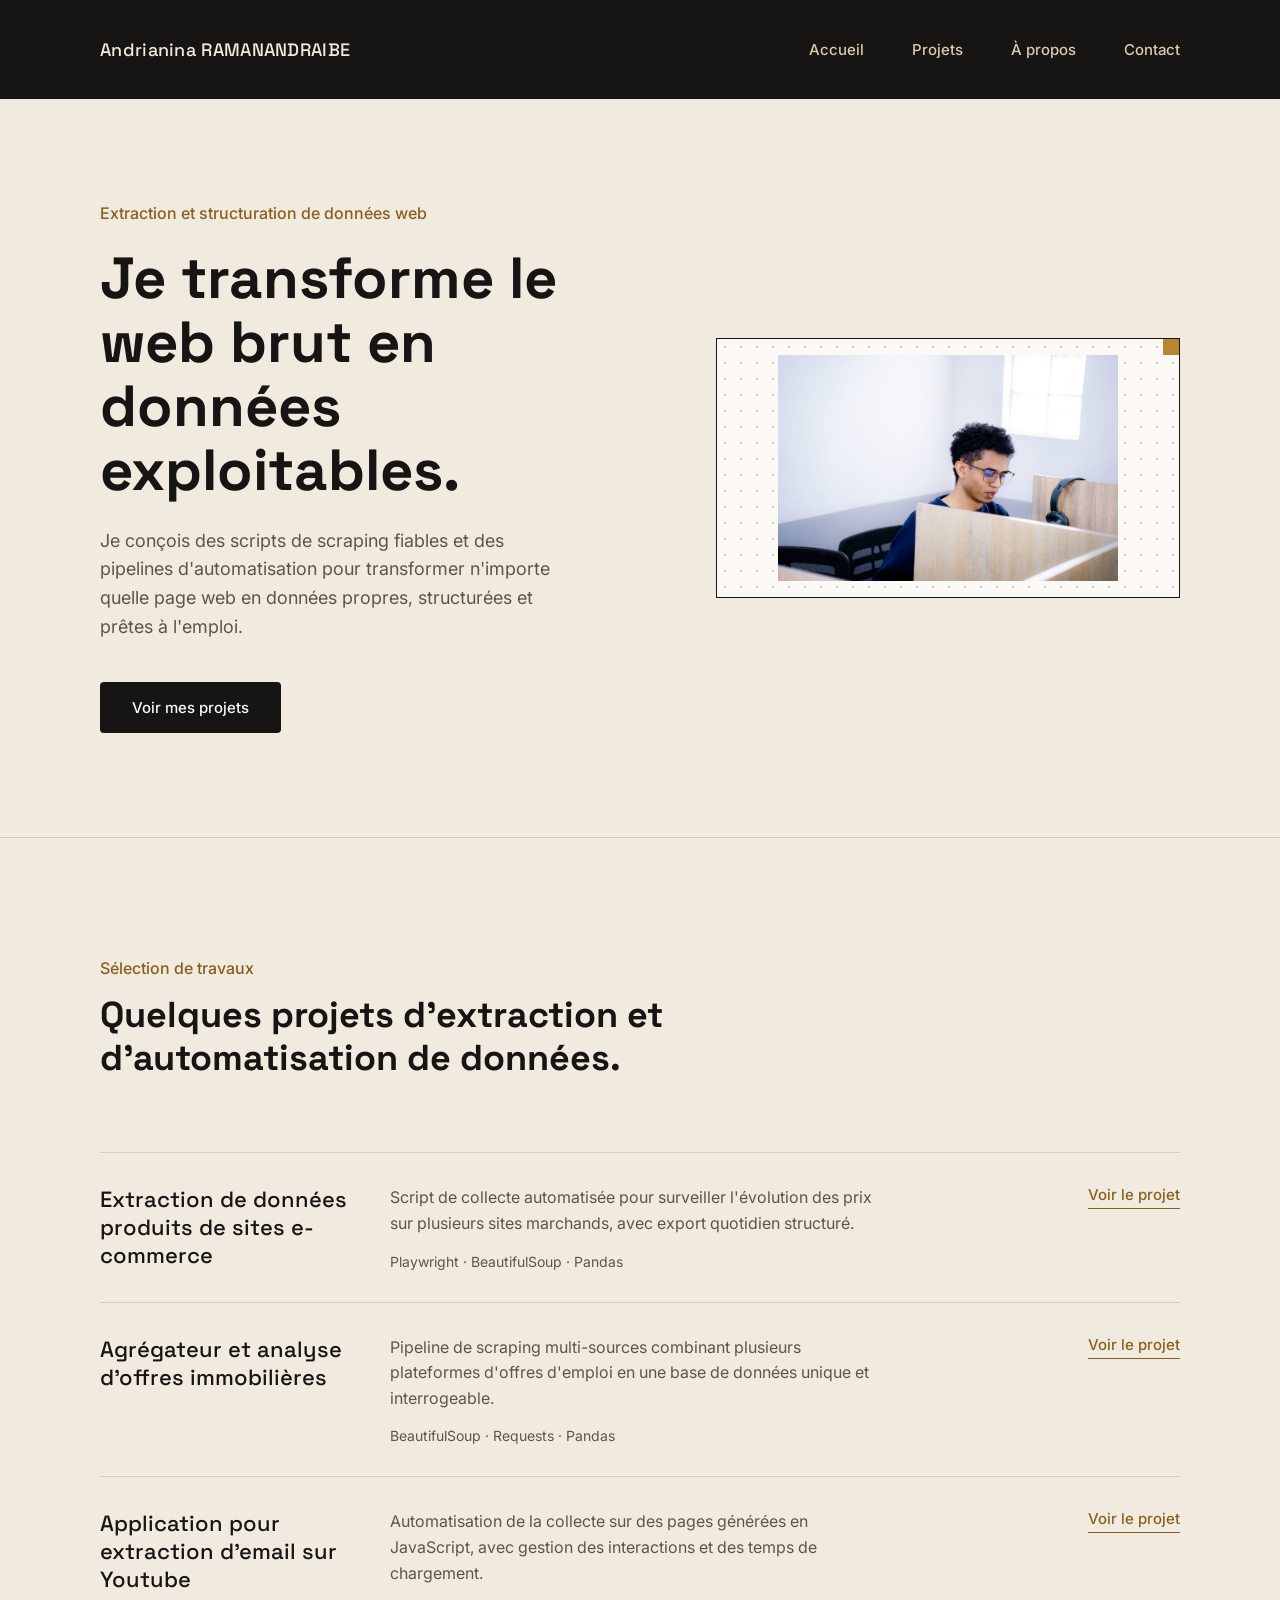
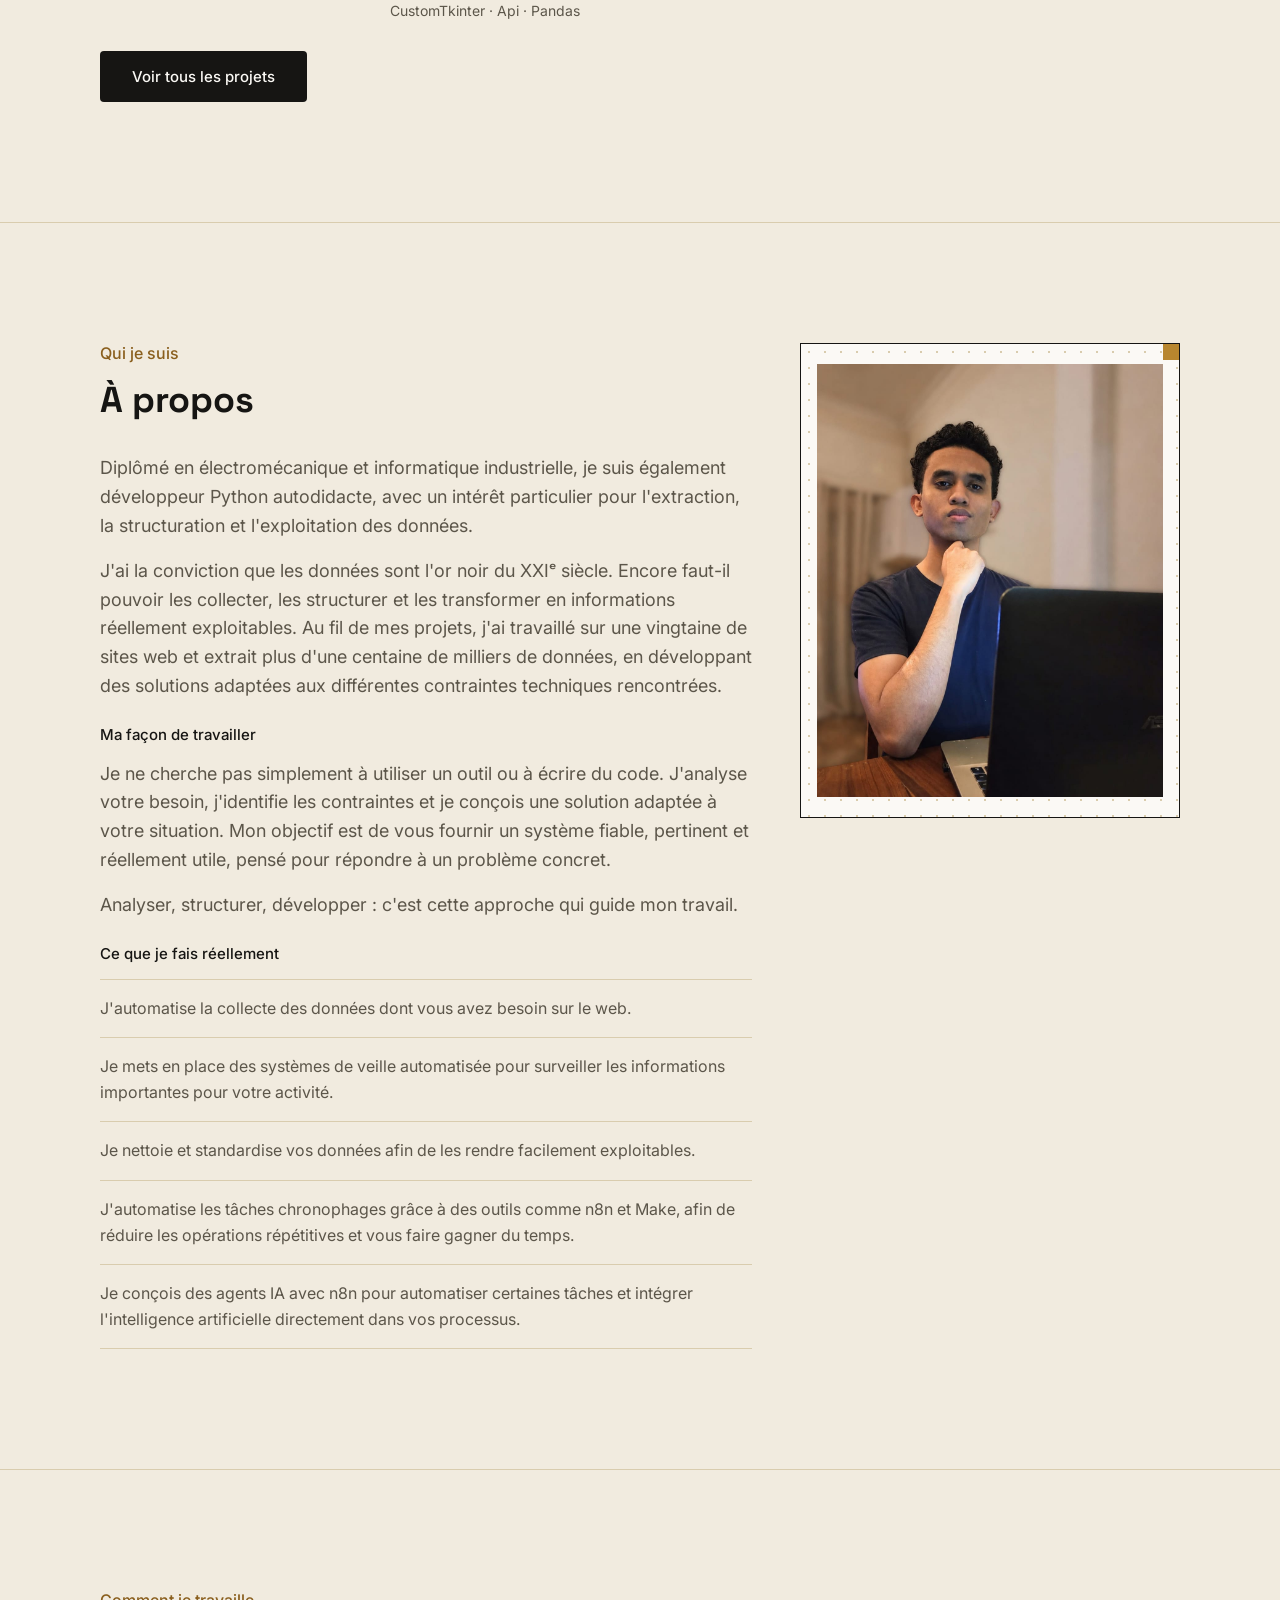
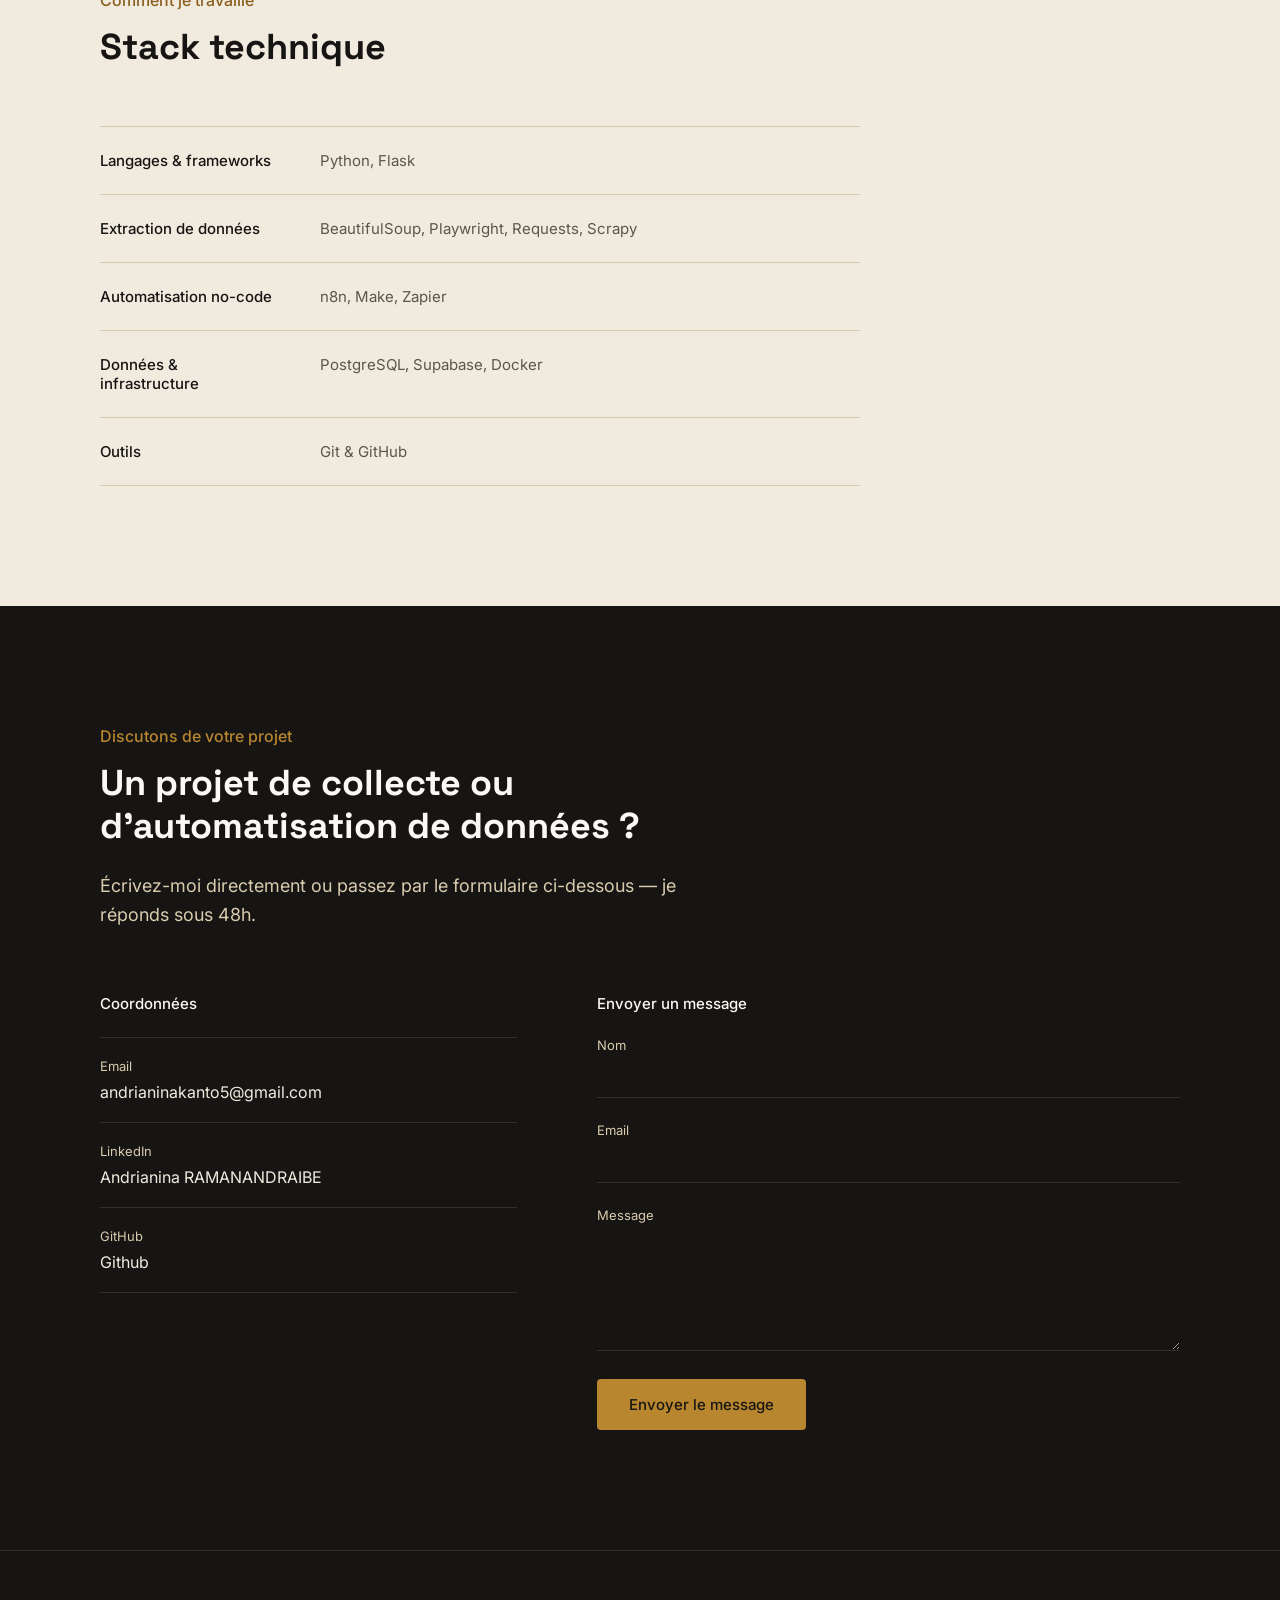
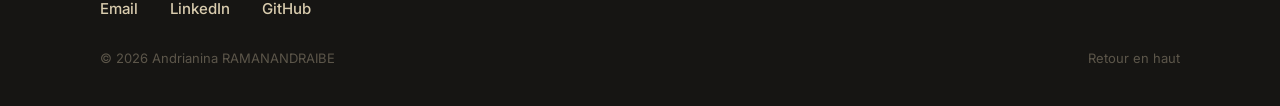
==== index.html @ e449879e "Mise a jour des pages projets" ====
<!DOCTYPE html>
<html lang="fr">
<head>
<meta charset="UTF-8">
<meta name="viewport" content="width=device-width, initial-scale=1.0">
<title>Portfolio — Webscraping & Data</title>
<link rel="preconnect" href="https://fonts.googleapis.com">
<link rel="preconnect" href="https://fonts.gstatic.com" crossorigin>
<link href="https://fonts.googleapis.com/css2?family=Space+Grotesk:wght@400;500;700&family=Inter:wght@400;500&display=swap" rel="stylesheet">
<link rel="stylesheet" href="style.css">
</head>
<body>
  <header id="top">
    <div class="logo">Andrianina RAMANANDRAIBE</div>
    <nav>
      <ul>
        <li><a href="#top">Accueil</a></li>
        <li><a href="projects.html">Projets</a></li>
        <li><a href="#a-propos">À propos</a></li>
        <li><a href="#contact">Contact</a></li>
      </ul>
    </nav>
  </header>

  <section class="hero">
    <div class="hero-content">
      <p class="hero-intro">Extraction et structuration de données web</p>
      <h1 class="hero-title">Je transforme le web brut en données exploitables.</h1>
      <p class="hero-subtitle">
        Je conçois des scripts de scraping fiables et des pipelines d'automatisation
        pour transformer n'importe quelle page web en données propres,
        structurées et prêtes à l'emploi.
      </p>
      <a href="#projets" class="hero-cta">Voir mes projets</a>
    </div>

    <div class="photo-frame has-photo">
      <img src="assets/img1.jpeg" alt="Portrait d'Andrianina RAMANANDRAIBE">
      <span>Photo</span>
    </div>
  </section>

  <section class="projects" id="projets">
    <p class="projects-intro">Sélection de travaux</p>
    <h2 class="projects-title">Quelques projets d'extraction et d'automatisation de données.</h2>

    <div class="project-item">
      <div class="project-name">Extraction de données produits de sites e-commerce</div>
      <div>
        <p class="project-description">
          Script de collecte automatisée pour surveiller l'évolution des prix
          sur plusieurs sites marchands, avec export quotidien structuré.
        </p>
        <p class="project-stack">Playwright · BeautifulSoup · Pandas</p>
      </div>
      <a href="project1.html" class="project-link">Voir le projet</a>
    </div>

    <div class="project-item">
      <div class="project-name">Agrégateur et analyse d'offres immobilières</div>
      <div>
        <p class="project-description">
          Pipeline de scraping multi-sources combinant plusieurs plateformes
          d'offres d'emploi en une base de données unique et interrogeable.
        </p>
        <p class="project-stack">BeautifulSoup · Requests · Pandas</p>
      </div>
      <a href="project2.html" class="project-link">Voir le projet</a>
    </div>
    <div class="project-item">
      <div class="project-name">Application pour extraction d'email sur Youtube</div>
      <div>
        <p class="project-description">
          Automatisation de la collecte sur des pages générées en JavaScript,
          avec gestion des interactions et des temps de chargement.
        </p>
        <p class="project-stack">CustomTkinter · Api · Pandas</p>
      </div>
      <a href="project3.html" class="project-link">Voir le projet</a>
    </div>

    <a href="projects .html" class="hero-cta projects-view-all">Voir tous les projets</a>
  </section>

  <section class="about" id="a-propos">
    <div>
      <p class="about-intro">Qui je suis</p>
      <h2 class="about-title">À propos</h2>

      <p class="about-text">
        Diplômé en électromécanique et informatique industrielle, je suis également
        développeur Python autodidacte, avec un intérêt particulier pour l'extraction,
        la structuration et l'exploitation des données.
      </p>
      <p class="about-text">
        J'ai la conviction que les données sont l'or noir du XXIᵉ siècle. Encore faut-il
        pouvoir les collecter, les structurer et les transformer en informations réellement
        exploitables. Au fil de mes projets, j'ai travaillé sur une vingtaine de sites web
        et extrait plus d'une centaine de milliers de données, en développant des solutions
        adaptées aux différentes contraintes techniques rencontrées.
      </p>

      <p class="about-services-label">Ma façon de travailler</p>
      <p class="about-text">
        Je ne cherche pas simplement à utiliser un outil ou à écrire du code. J'analyse
        votre besoin, j'identifie les contraintes et je conçois une solution adaptée à
        votre situation. Mon objectif est de vous fournir un système fiable, pertinent
        et réellement utile, pensé pour répondre à un problème concret.
      </p>
      <p class="about-text">
        Analyser, structurer, développer : c'est cette approche qui guide mon travail.
      </p>

      <p class="about-services-label">Ce que je fais réellement</p>
      <ul class="about-services">
        <li>J'automatise la collecte des données dont vous avez besoin sur le web.</li>
        <li>Je mets en place des systèmes de veille automatisée pour surveiller les informations importantes pour votre activité.</li>
        <li>Je nettoie et standardise vos données afin de les rendre facilement exploitables.</li>
        <li>J'automatise les tâches chronophages grâce à des outils comme n8n et Make, afin de réduire les opérations répétitives et vous faire gagner du temps.</li>
        <li>Je conçois des agents IA avec n8n pour automatiser certaines tâches et intégrer l'intelligence artificielle directement dans vos processus.</li>
      </ul>
    </div>

    <div class="photo-frame has-photo">
      <img src="assets/img3.jpeg" alt="Photo de profil d'Andrianina RAMANANDRAIBE">
      <span>Photo</span> 
    </div>
  </section>

  <section class="stack" id="stack">
    <p class="stack-intro">Comment je travaille</p>
    <h2 class="stack-title">Stack technique</h2>

    <div class="stack-row">
      <div class="stack-label">Langages & frameworks</div>
      <div class="stack-items">Python, Flask</div>
    </div>
    <div class="stack-row">
      <div class="stack-label">Extraction de données</div>
      <div class="stack-items">BeautifulSoup, Playwright, Requests, Scrapy</div>
    </div>
    <div class="stack-row">
      <div class="stack-label">Automatisation no-code</div>
      <div class="stack-items">n8n, Make, Zapier</div>
    </div>
    <div class="stack-row">
      <div class="stack-label">Données & infrastructure</div>
      <div class="stack-items">PostgreSQL, Supabase, Docker</div>
    </div>
    <div class="stack-row">
      <div class="stack-label">Outils</div>
      <div class="stack-items">Git & GitHub</div>
    </div>
  </section>

  <section class="contact" id="contact">
    <p class="contact-intro">Discutons de votre projet</p>
    <h2 class="contact-title">Un projet de collecte ou d'automatisation de données ?</h2>
    <p class="contact-subtitle">
      Écrivez-moi directement ou passez par le formulaire ci-dessous —
      je réponds sous 48h.
    </p>

    <div class="contact-body">

      <div class="contact-info">
        <p class="contact-info-label">Coordonnées</p>
        <ul class="contact-info-list">
          <li>
            <span>Email</span>
            <a href="mailto:andrianinakanto5@gmail.com">andrianinakanto5@gmail.com</a>
          </li>
          <li>
            <span>LinkedIn</span>
            <a href="https://mg.linkedin.com/in/andrianina-ramanandraibe" target="_blank" rel="noopener">Andrianina RAMANANDRAIBE</a>
          </li>
          <li>
            <span>GitHub</span>
            <a href="https://github.com/Kyle19345" target="_blank" rel="noopener">Github</a>
          </li>
        </ul>
      </div>

      <div class="contact-form-wrapper">
        <p class="contact-form-label">Envoyer un message</p>
        <form class="contact-form" action="https://formspree.io/f/VOTRE_ID_FORMSPREE" method="POST">

          <div class="field">
            <label for="name">Nom</label>
            <input type="text" id="name" name="name" required>
          </div>

          <div class="field">
            <label for="email">Email</label>
            <input type="email" id="email" name="email" required>
          </div>

          <div class="field">
            <label for="message">Message</label>
            <textarea id="message" name="message" required></textarea>
          </div>

          <button type="submit">Envoyer le message</button>
        </form>
      </div>

    </div>
  </section>

  <footer class="footer">
    <div class="footer-links">
      <a href="mailto:andrianinakanto5@gmail.com">Email</a>
      <a href="https://mg.linkedin.com/in/andrianina-ramanandraibe" target="_blank" rel="noopener">LinkedIn</a>
      <a href="https://github.com/Kyle19345" target="_blank" rel="noopener">GitHub</a>
    </div>
    <div class="footer-bottom">
      <p>© 2026 Andrianina RAMANANDRAIBE</p>
      <a href="#top">Retour en haut</a>
    </div>
  </footer>

</body>
</html>
---- style.css ----
:root {
  /* 60% — fond dominant */
  --beige: #F1EBDF;
  --beige-line: #D9CCAE;

  /* 30% — structure / texte fort */
  --black: #161513;
  --charcoal: #5C564A;

  /* 10% — accent */
  --gold: #B8862E;
  --gold-dark: #8A5F1E;

  --white: #FBF9F5;
}

* {
  margin: 0;
  padding: 0;
  box-sizing: border-box;
}

html,
body {
  height: 100%;
}

body {
  background-color: var(--beige);
  color: var(--black);
  font-family: 'Inter', sans-serif;
}

a {
  color: inherit;
  text-decoration: none;
}


/* =========================================================
   HEADER
   ========================================================= */

header {
  background-color: var(--black);
  display: flex;
  justify-content: space-between;
  align-items: center;
  padding: 32px 100px;
}

.logo {
  font-family: 'Space Grotesk', sans-serif;
  font-size: 18px;
  font-weight: 500;
  color: var(--beige);
  letter-spacing: 0.3px;
}

nav ul {
  display: flex;
  list-style: none;
  gap: 48px;
}

nav a {
  display: inline-block;
  padding: 8px 0;
  font-size: 15px;
  font-weight: 500;
  color: var(--beige-line);
}

nav a:hover,
nav a.active {
  color: var(--gold);
}


/* =========================================================
   HERO PAGE D'ACCUEIL
   ========================================================= */

.hero {
  display: grid;
  grid-template-columns: 1.2fr 1fr;
  align-items: center;
  gap: 60px;
  min-height: 82vh;
  padding: 0 100px;
}

.hero-intro {
  font-size: 16px;
  font-weight: 500;
  color: var(--gold-dark);
  margin-bottom: 24px;
}

.hero-title {
  font-family: 'Space Grotesk', sans-serif;
  font-size: 58px;
  font-weight: 700;
  line-height: 1.1;
  color: var(--black);
  margin-bottom: 24px;
}

.hero-subtitle {
  font-size: 18px;
  line-height: 1.6;
  color: var(--charcoal);
  max-width: 480px;
  margin-bottom: 40px;
}

.hero-cta {
  display: inline-block;
  font-size: 15px;
  font-weight: 500;
  color: var(--white);
  background-color: var(--black);
  padding: 16px 32px;
  border-radius: 4px;
}

.hero-cta:hover {
  background-color: var(--gold-dark);
}


/* =========================================================
   CADRE PHOTO
   ========================================================= */
/* =========================================================
   CADRE PHOTO (ADAPTÉ AUX DASHBOARDS & PAYSAGES)
   ========================================================= */

.photo-frame {
  position: relative;
  width: 100%;
  aspect-ratio: 16 / 9; /* Ratio horizontal adapté aux écrans et dashboards */
  border: 1px solid var(--black);
  background-color: var(--white);
  background-image: radial-gradient(
    var(--beige-line) 1px,
    transparent 1px
  );
  background-size: 16px 16px;

  display: flex;
  align-items: center;
  justify-content: center;
  overflow: hidden;
}

.photo-frame::after {
  content: "";
  position: absolute;
  top: -8px;
  right: -8px;
  width: 24px;
  height: 24px;
  background-color: var(--gold);
  z-index: 2;
}

.photo-frame span {
  font-size: 14px;
  color: var(--charcoal);
  background-color: var(--beige);
  padding: 8px 16px;
  border: 1px solid var(--beige-line);
}

.photo-frame img {
  width: 100%;
  height: 100%;
  object-fit: contain; /* Affiche 100% de l'image sans rien couper */
  object-position: center;
  display: block;
  padding: 16px; /* Espace élégant entre la capture et le cadre à points */
}

.photo-frame.has-photo span {
  display: none;
}

.hero .photo-frame {
  max-width: 100%;
}


/* =========================================================
   PROJETS
   ========================================================= */

.projects {
  padding: 120px 100px;
  border-top: 1px solid var(--beige-line);
}

.projects-intro {
  font-size: 16px;
  font-weight: 500;
  color: var(--gold-dark);
  margin-bottom: 16px;
}

.projects-title {
  font-family: 'Space Grotesk', sans-serif;
  font-size: 36px;
  font-weight: 700;
  color: var(--black);
  max-width: 600px;
  line-height: 1.2;
  margin-bottom: 72px;
}

.project-item {
  display: grid;
  grid-template-columns: 1fr 2fr 1fr;
  gap: 40px;
  align-items: start;
  padding: 32px 0;
  border-top: 1px solid var(--beige-line);
}

.project-item:last-child {
  border-bottom: 1px solid var(--beige-line);
}

.project-name {
  font-family: 'Space Grotesk', sans-serif;
  font-size: 22px;
  font-weight: 500;
  color: var(--black);
}

.project-description {
  font-size: 16px;
  line-height: 1.6;
  color: var(--charcoal);
  max-width: 700px;
}

.project-stack {
  font-size: 14px;
  color: var(--charcoal);
  margin-top: 16px;
}

.project-link {
  font-size: 15px;
  font-weight: 500;
  color: var(--gold-dark);
  border-bottom: 1px solid var(--gold-dark);
  padding-bottom: 4px;
  justify-self: end;
  white-space: nowrap;
}

.project-link:hover {
  color: var(--black);
  border-color: var(--black);
}


/* =========================================================
   À PROPOS
   ========================================================= */

.about {
  padding: 120px 100px;
  border-top: 1px solid var(--beige-line);
  display: grid;
  grid-template-columns: 1fr 380px;
  gap: 48px;
  align-items: start;
}

.about .photo-frame {
  width: 100%;
  aspect-ratio: 4 / 5;
}

.about-intro {
  font-size: 16px;
  font-weight: 500;
  color: var(--gold-dark);
  margin-bottom: 16px;
}

.about-title {
  font-family: 'Space Grotesk', sans-serif;
  font-size: 36px;
  font-weight: 700;
  color: var(--black);
  max-width: 700px;
  line-height: 1.2;
  margin-bottom: 32px;
}

.about-text {
  font-size: 18px;
  line-height: 1.6;
  color: var(--charcoal);
  max-width: 760px;
  margin-bottom: 16px;
}

.about-services-label {
  font-size: 15px;
  font-weight: 500;
  color: var(--black);
  margin-top: 24px;
  margin-bottom: 16px;
}

.about-services {
  list-style: none;
  max-width: 760px;
  margin-bottom: 0;
}

.about-services li {
  font-size: 16px;
  line-height: 1.6;
  color: var(--charcoal);
  padding: 16px 0;
  border-top: 1px solid var(--beige-line);
}

.about-services li:last-child {
  border-bottom: 1px solid var(--beige-line);
}


/* =========================================================
   STACK TECHNIQUE
   ========================================================= */

.stack {
  padding: 120px 100px;
  border-top: 1px solid var(--beige-line);
}

.stack-intro {
  font-size: 16px;
  font-weight: 500;
  color: var(--gold-dark);
  margin-bottom: 16px;
}

.stack-title {
  font-family: 'Space Grotesk', sans-serif;
  font-size: 36px;
  font-weight: 700;
  color: var(--black);
  max-width: 600px;
  line-height: 1.2;
  margin-bottom: 56px;
}

.stack-row {
  display: grid;
  grid-template-columns: 1fr 3fr;
  gap: 40px;
  padding: 24px 0;
  border-top: 1px solid var(--beige-line);
  max-width: 760px;
}

.stack-row:last-child {
  border-bottom: 1px solid var(--beige-line);
}

.stack-label {
  font-size: 15px;
  font-weight: 500;
  color: var(--black);
}

.stack-items {
  font-size: 15px;
  color: var(--charcoal);
}


/* =========================================================
   CONTACT
   ========================================================= */

.contact {
  background-color: var(--black);
  padding: 120px 100px;
}

.contact-intro {
  font-size: 16px;
  font-weight: 500;
  color: var(--gold);
  margin-bottom: 16px;
}

.contact-title {
  font-family: 'Space Grotesk', sans-serif;
  font-size: 36px;
  font-weight: 700;
  line-height: 1.2;
  color: var(--white);
  max-width: 600px;
  margin-bottom: 24px;
}

.contact-subtitle {
  font-size: 18px;
  line-height: 1.6;
  color: var(--beige-line);
  max-width: 640px;
  margin-bottom: 64px;
}

.contact-body {
  display: grid;
  grid-template-columns: 1fr 1.4fr;
  gap: 80px;
}

.contact-info-label,
.contact-form-label {
  font-size: 15px;
  font-weight: 500;
  color: var(--white);
  margin-bottom: 24px;
}

.contact-info-list {
  list-style: none;
}

.contact-info-list li {
  padding: 20px 0;
  border-top: 1px solid #333029;
}

.contact-info-list li:last-child {
  border-bottom: 1px solid #333029;
}

.contact-info-list span {
  display: block;
  font-size: 13px;
  color: var(--beige-line);
  margin-bottom: 8px;
}

.contact-info-list a {
  font-size: 16px;
  color: var(--beige);
}

.contact-info-list a:hover {
  color: var(--gold);
}

.contact-form .field {
  margin-bottom: 24px;
}

.contact-form label {
  display: block;
  font-size: 13px;
  color: var(--beige-line);
  margin-bottom: 8px;
}

.contact-form input,
.contact-form textarea {
  width: 100%;
  background: transparent;
  border: none;
  border-bottom: 1px solid #333029;
  padding: 8px 0;
  font-family: 'Inter', sans-serif;
  font-size: 16px;
  color: var(--beige);
}

.contact-form input:focus,
.contact-form textarea:focus {
  outline: none;
  border-bottom-color: var(--gold);
}

.contact-form textarea {
  resize: vertical;
  min-height: 120px;
}

.contact-form button {
  font-family: 'Inter', sans-serif;
  font-size: 15px;
  font-weight: 500;
  color: var(--black);
  background-color: var(--gold);
  border: none;
  border-radius: 4px;
  padding: 16px 32px;
  cursor: pointer;
}

.contact-form button:hover {
  background-color: var(--white);
}


/* =========================================================
   FIL D'ARIANE
   ========================================================= */

.back-link {
  display: inline-block;
  padding: 40px 100px 0;
  font-size: 15px;
  font-weight: 500;
  color: var(--charcoal);
}

.back-link:hover {
  color: var(--gold-dark);
}


/* =========================================================
   HERO PROJET
   ========================================================= */

.project-hero {
  padding: 32px 100px 60px;
}

.project-tags {
  display: flex;
  gap: 8px;
  margin-bottom: 24px;
}

.project-tags span {
  font-size: 13px;
  font-weight: 500;
  color: var(--gold-dark);
  border: 1px solid var(--beige-line);
  padding: 8px 16px;
  border-radius: 4px;
}

.project-hero h1 {
  font-family: 'Space Grotesk', sans-serif;
  font-size: 44px;
  font-weight: 700;
  line-height: 1.15;
  color: var(--black);
  max-width: 820px;
  margin-bottom: 24px;
}

.project-hero-summary {
  font-size: 18px;
  line-height: 1.6;
  max-width: 760px;
  color: var(--charcoal);
}


/* =========================================================
   IMAGE PRINCIPALE PROJET
   ========================================================= */

.project-main-photo {
  aspect-ratio: 15 / 7;
  margin: 0 350px 100px;
}


/* =========================================================
   CARROUSEL PROJET
   ========================================================= */

/* =========================================================
   IMAGE PRINCIPALE PROJET (100% VISIBLE)
   ========================================================= */

.project-main-photo {
  width: calc(100% - 200px);
  max-width: 1100px;
  margin: 0 auto 80px;
  
  /* Ratio 16/10 plus adapté aux fenêtres d'applications qu'un 16/9 classique */
  aspect-ratio: 16 / 10; 
  
  /* Fond et bordure légere pour un rendu propre si le ratio de l'image varie */
  background-color: #ffffff;
  border: 1px solid var(--beige-line);
  border-radius: 10px;
  overflow: hidden;
  box-shadow: 0 10px 30px rgba(0, 0, 0, 0.08);
}

/* =========================================================
   CARROUSEL
   ========================================================= */

.carousel {
  position: relative;
  width: 100%;
  height: 100%;
  overflow: hidden;
}

.carousel-image {
  position: absolute;
  inset: 0;
  width: 100%;
  height: 100%;
  
  /* Affiche l'image intégrale sans rien rogner */
  object-fit: contain;
  object-position: center;
  
  /* Marge interne pour détacher l'interface des bords du cadre */
  padding: 16px; 
  
  opacity: 0;
  transition: opacity 0.4s ease;
  pointer-events: none;
}

.carousel-image.active {
  opacity: 1;
  pointer-events: auto;
}


/* =========================================================
   BOUTONS CARROUSEL
   ========================================================= */

.carousel-btn {
  position: absolute;
  top: 50%;
  transform: translateY(-50%);

  width: 44px;
  height: 44px;

  border: 1px solid var(--black);
  border-radius: 50%;

  background-color: var(--beige);
  color: var(--black);

  font-size: 20px;
  cursor: pointer;

  display: flex;
  align-items: center;
  justify-content: center;

  z-index: 5;

  transition:
    background-color 0.2s ease,
    border-color 0.2s ease;
}

.carousel-btn:hover {
  background-color: var(--gold);
  border-color: var(--gold);
}

.carousel-prev {
  left: 20px;
}

.carousel-next {
  right: 20px;
}


/* =========================================================
   INDICATEURS
   ========================================================= */

.carousel-dots {
  position: absolute;
  bottom: 20px;
  left: 50%;
  transform: translateX(-50%);

  display: flex;
  gap: 8px;

  z-index: 5;
}

.carousel-dot {
  width: 9px;
  height: 9px;

  padding: 0;

  border: 1px solid var(--black);
  border-radius: 50%;

  background-color: var(--beige);

  cursor: pointer;

  transition:
    background-color 0.2s ease,
    border-color 0.2s ease;
}

.carousel-dot:hover {
  background-color: var(--gold);
}

.carousel-dot.active {
  background-color: var(--gold);
  border-color: var(--gold);
}


/* =========================================================
   CONTENU PAGE PROJET
   ========================================================= */

.project-layout {
  display: grid;
  grid-template-columns: 1fr 300px;
  gap: 80px;
  max-width: 1650px;
  
  /* Annule le centrage automatique pour coller à gauche */
  margin-left: 0;
  margin-right: auto;
  margin-bottom: 100px;
  
  /* Retrait identique à la section .project-hero */
  padding-left: 0px; /* Vérifiez que .project-hero a aussi 100px de padding-left */
  padding-right: 100px;
}

.project-content {
  padding: 0; /* Réinitialise le padding global car géré par le layout */
}

/* Sidebar collante au défilement */
.project-sidebar {
  position: sticky;
  top: 40px;
  align-self: start;
  border-left: 1px solid var(--beige-line);
  padding-left: 32px;
  display: flex;
  flex-direction: column;
  gap: 32px;
}

.sidebar-block {
  display: flex;
  flex-direction: column;
  gap: 8px;
}

.sidebar-label {
  font-size: 13px;
  font-weight: 500;
  color: var(--gold-dark);
  text-transform: uppercase;
  letter-spacing: 0.5px;
}

.sidebar-value {
  font-size: 15px;
  color: var(--black);
  line-height: 1.5;
}

.sidebar-tags {
  display: flex;
  flex-wrap: wrap;
  gap: 8px;
}

.sidebar-tags span {
  font-size: 13px;
  color: var(--black);
  background-color: var(--white);
  border: 1px solid var(--beige-line);
  padding: 6px 12px;
  border-radius: 4px;
}

/* Ajustement responsive (Mobile / Tablette) */
@media (max-width: 992px) {
  .project-layout {
    grid-template-columns: 1fr;
    gap: 48px;
    padding: 0 24px;
  }

  .project-sidebar {
    position: static;
    border-left: none;
    border-top: 1px solid var(--beige-line);
    padding-left: 0;
    padding-top: 32px;
  }
}

.project-content {
  padding: 0 100px;
}

.content-block {
  margin-bottom: 72px;
}

.content-label {
  font-size: 15px;
  font-weight: 500;
  color: var(--gold-dark);
  margin-bottom: 16px;
}

.content-block h2 {
  font-family: 'Space Grotesk', sans-serif;
  font-size: 28px;
  font-weight: 700;
  color: var(--black);
  max-width: 760px;
  margin-bottom: 24px;
}

.content-block p {
  font-size: 17px;
  line-height: 1.7;
  color: var(--charcoal);
  max-width: 760px;
}

.content-block p + p {
  margin-top: 16px;
}

.content-block ul {
  list-style: disc;
  max-width: 760px;
  padding-left: 24px;
}

.content-block p + ul {
  margin-top: 16px;
}

.content-block li {
  font-size: 17px;
  line-height: 1.7;
  color: var(--charcoal);
  font-family: 'Inter', sans-serif;
}

.content-block li + li {
  margin-top: 8px;
}

.project-stack-list {
  display: flex;
  flex-wrap: wrap;
  gap: 16px;
}

.project-stack-list span {
  font-size: 14px;
  color: var(--black);
  background-color: var(--white);
  border: 1px solid var(--beige-line);
  padding: 8px 16px;
  border-radius: 4px;
}


/* =========================================================
   LIENS DE FIN DE PAGE
   ========================================================= */

.project-links {
  display: flex;
  gap: 16px;
  padding: 0 100px 140px;
}

.btn-primary {
  display: inline-block;
  font-size: 15px;
  font-weight: 500;
  color: var(--white);
  background-color: var(--black);
  padding: 16px 32px;
  border-radius: 4px;
}

.btn-primary:hover {
  background-color: var(--gold-dark);
}

.btn-secondary {
  display: inline-block;
  font-size: 15px;
  font-weight: 500;
  color: var(--black);
  background-color: transparent;
  border: 1px solid var(--black);
  padding: 16px 32px;
  border-radius: 4px;
}

.btn-secondary:hover {
  border-color: var(--gold-dark);
  color: var(--gold-dark);
}


/* =========================================================
   FOOTER
   ========================================================= */

.footer {
  background-color: var(--black);
  padding: 40px 100px;
  border-top: 1px solid #333029;
}

.footer-links {
  display: flex;
  gap: 32px;
  margin-bottom: 24px;
}

.footer-links a {
  display: inline-block;
  padding: 8px 0;
  font-size: 15px;
  font-weight: 500;
  color: var(--beige-line);
}

.footer-links a:hover {
  color: var(--gold);
}

.footer-bottom {
  display: flex;
  justify-content: space-between;
  align-items: center;
  font-size: 13px;
  color: var(--charcoal);
}

.footer-bottom a:hover {
  color: var(--gold);
}


/* =========================================================
   RESPONSIVE
   ========================================================= */

@media (max-width: 768px) {

  /* ---------- Header ---------- */

  header {
    flex-direction: column;
    align-items: flex-start;
    gap: 16px;
    padding: 24px;
  }

  nav ul {
    gap: 24px;
    flex-wrap: wrap;
  }


  /* ---------- Home ---------- */

  .hero {
    grid-template-columns: 1fr;
    padding: 56px 24px;
    min-height: auto;
    gap: 40px;
  }

  .hero .photo-frame {
    max-width: 100%;
    order: -1;
  }

  .hero-title {
    font-size: 36px;
  }

  .hero-subtitle {
    font-size: 16px;
    max-width: 100%;
    margin-bottom: 32px;
  }


  /* ---------- Sections ---------- */

  .projects,
  .stack,
  .contact {
    padding: 56px 24px;
  }


  /* ---------- À propos ---------- */

  .about {
    padding: 56px 24px;
    grid-template-columns: 1fr;
    gap: 32px;
  }

  .about .photo-frame {
    width: 160px;
    height: 160px;
    aspect-ratio: auto;
    order: -1;
  }


  /* ---------- Titres ---------- */

  .projects-title,
  .about-title,
  .stack-title,
  .contact-title {
    font-size: 28px;
  }


  /* ---------- Projets ---------- */

  .project-item {
    grid-template-columns: 1fr;
    gap: 16px;
  }

  .project-link {
    justify-self: start;
  }


  /* ---------- Stack ---------- */

  .stack-row {
    grid-template-columns: 1fr;
    gap: 8px;
  }


  /* ---------- Contact ---------- */

  .contact-body {
    grid-template-columns: 1fr;
    gap: 56px;
  }


  /* =====================================================
     PAGE DÉTAIL PROJET
     ===================================================== */

  .back-link {
    padding: 32px 24px 0;
  }

  .project-hero {
    padding: 24px 24px 40px;
  }

  .project-hero h1 {
    font-size: 30px;
  }

  .project-main-photo {
    /*
     * Cadre moins large sur mobile,
     * tout en conservant le ratio du carousel.
     */
    margin: 0 24px 56px;
    aspect-ratio: 16 / 9;
  }

  .project-content {
    padding: 0 24px;
  }

  .content-block {
    margin-bottom: 48px;
  }

  .project-links {
    padding: 0 24px 80px;
    flex-direction: column;
  }


  /* ---------- Carrousel mobile ---------- */

  .carousel-btn {
    width: 38px;
    height: 38px;
    font-size: 18px;
  }

  .carousel-prev {
    left: 12px;
  }

  .carousel-next {
    right: 12px;
  }

  .carousel-dots {
    bottom: 12px;
  }


  /* ---------- Footer ---------- */

  .footer {
    padding: 40px 24px;
  }

  .footer-links {
    flex-wrap: wrap;
    gap: 24px;
  }

  .footer-bottom {
    flex-direction: column;
    align-items: flex-start;
    gap: 16px;
  }

  
}
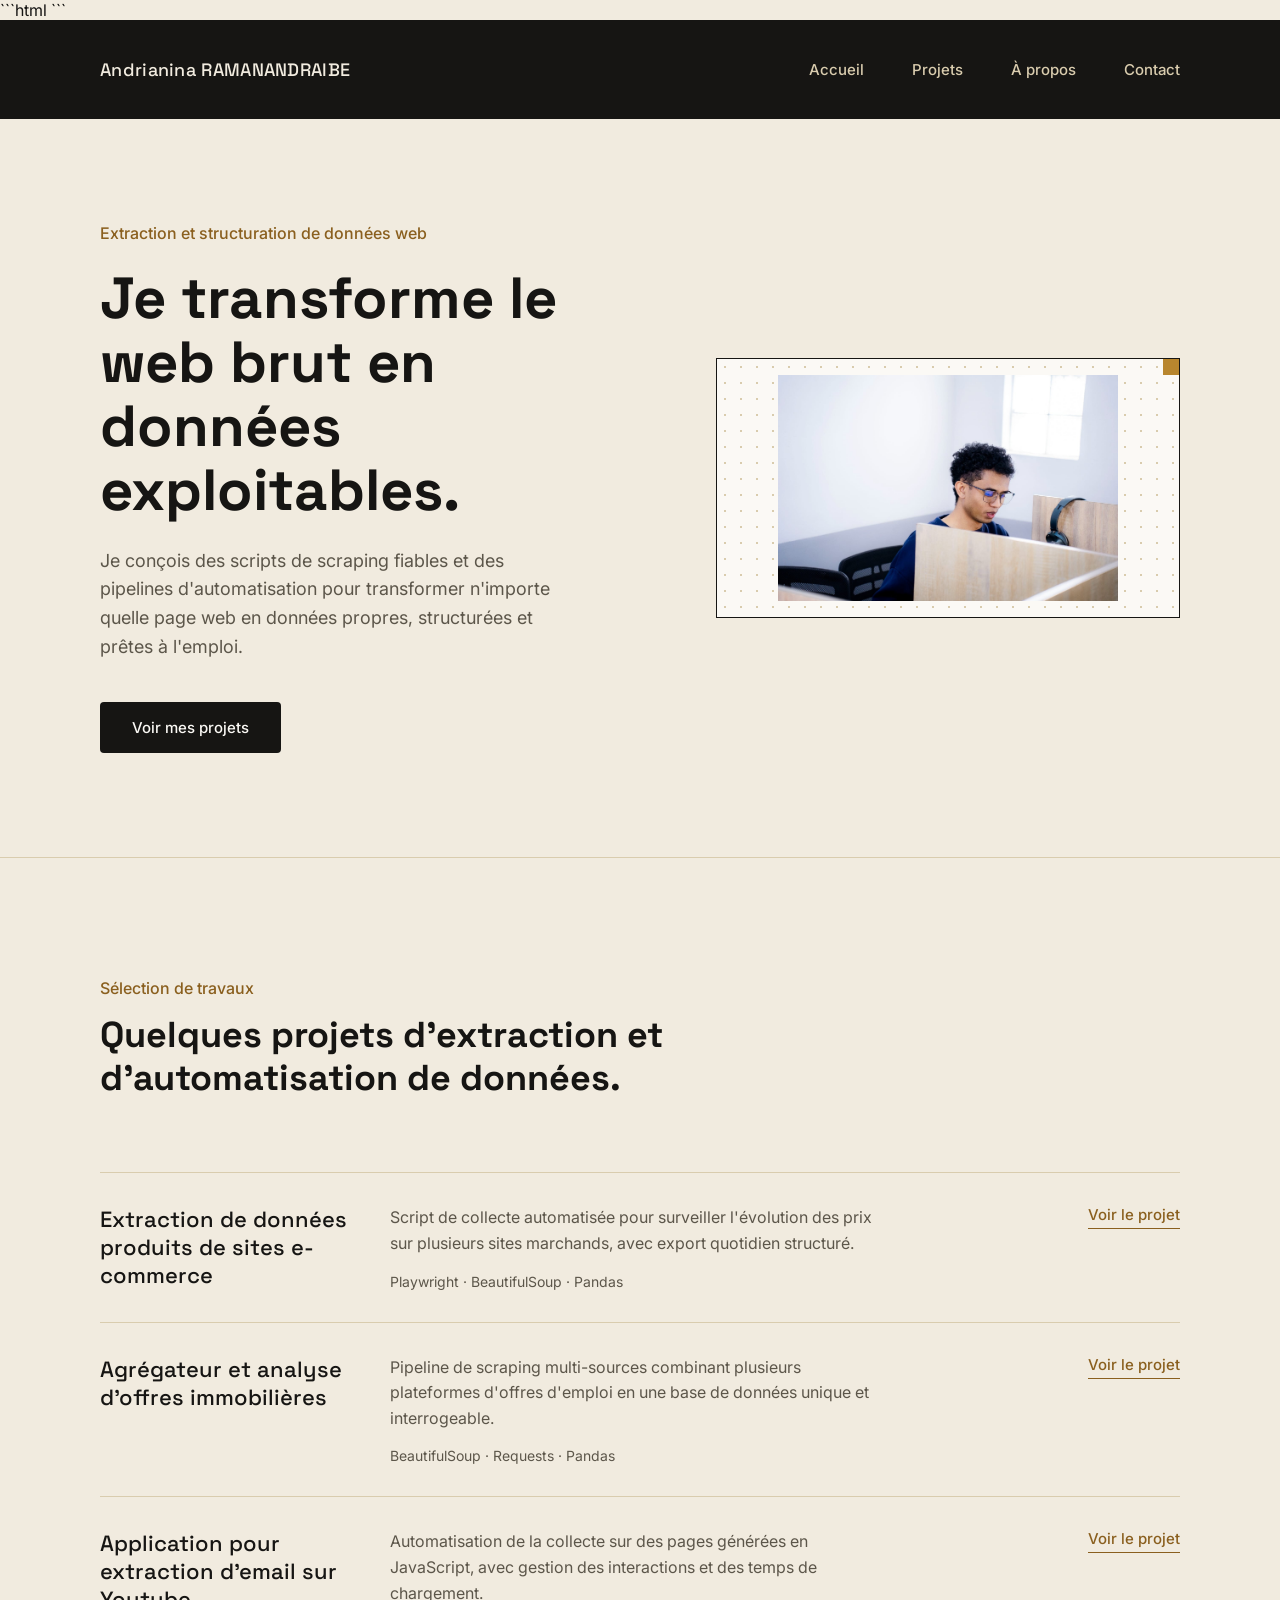
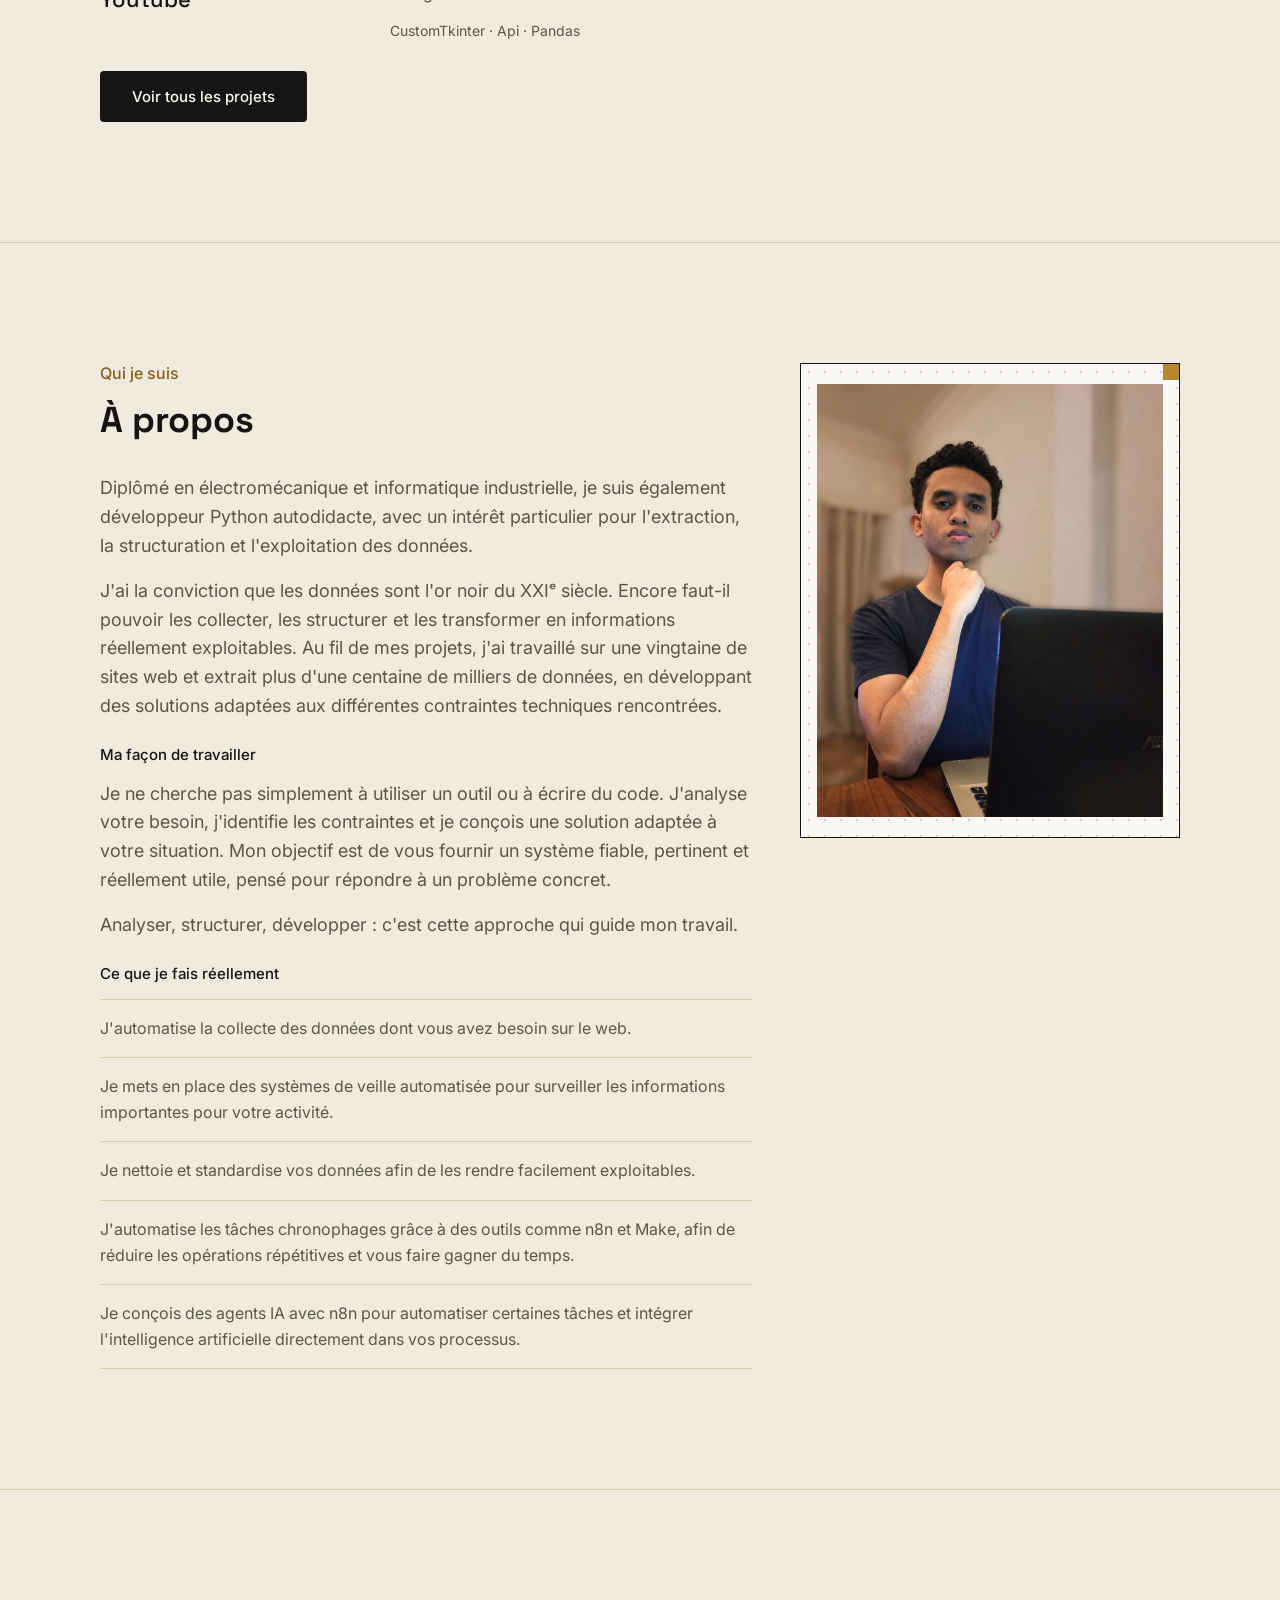
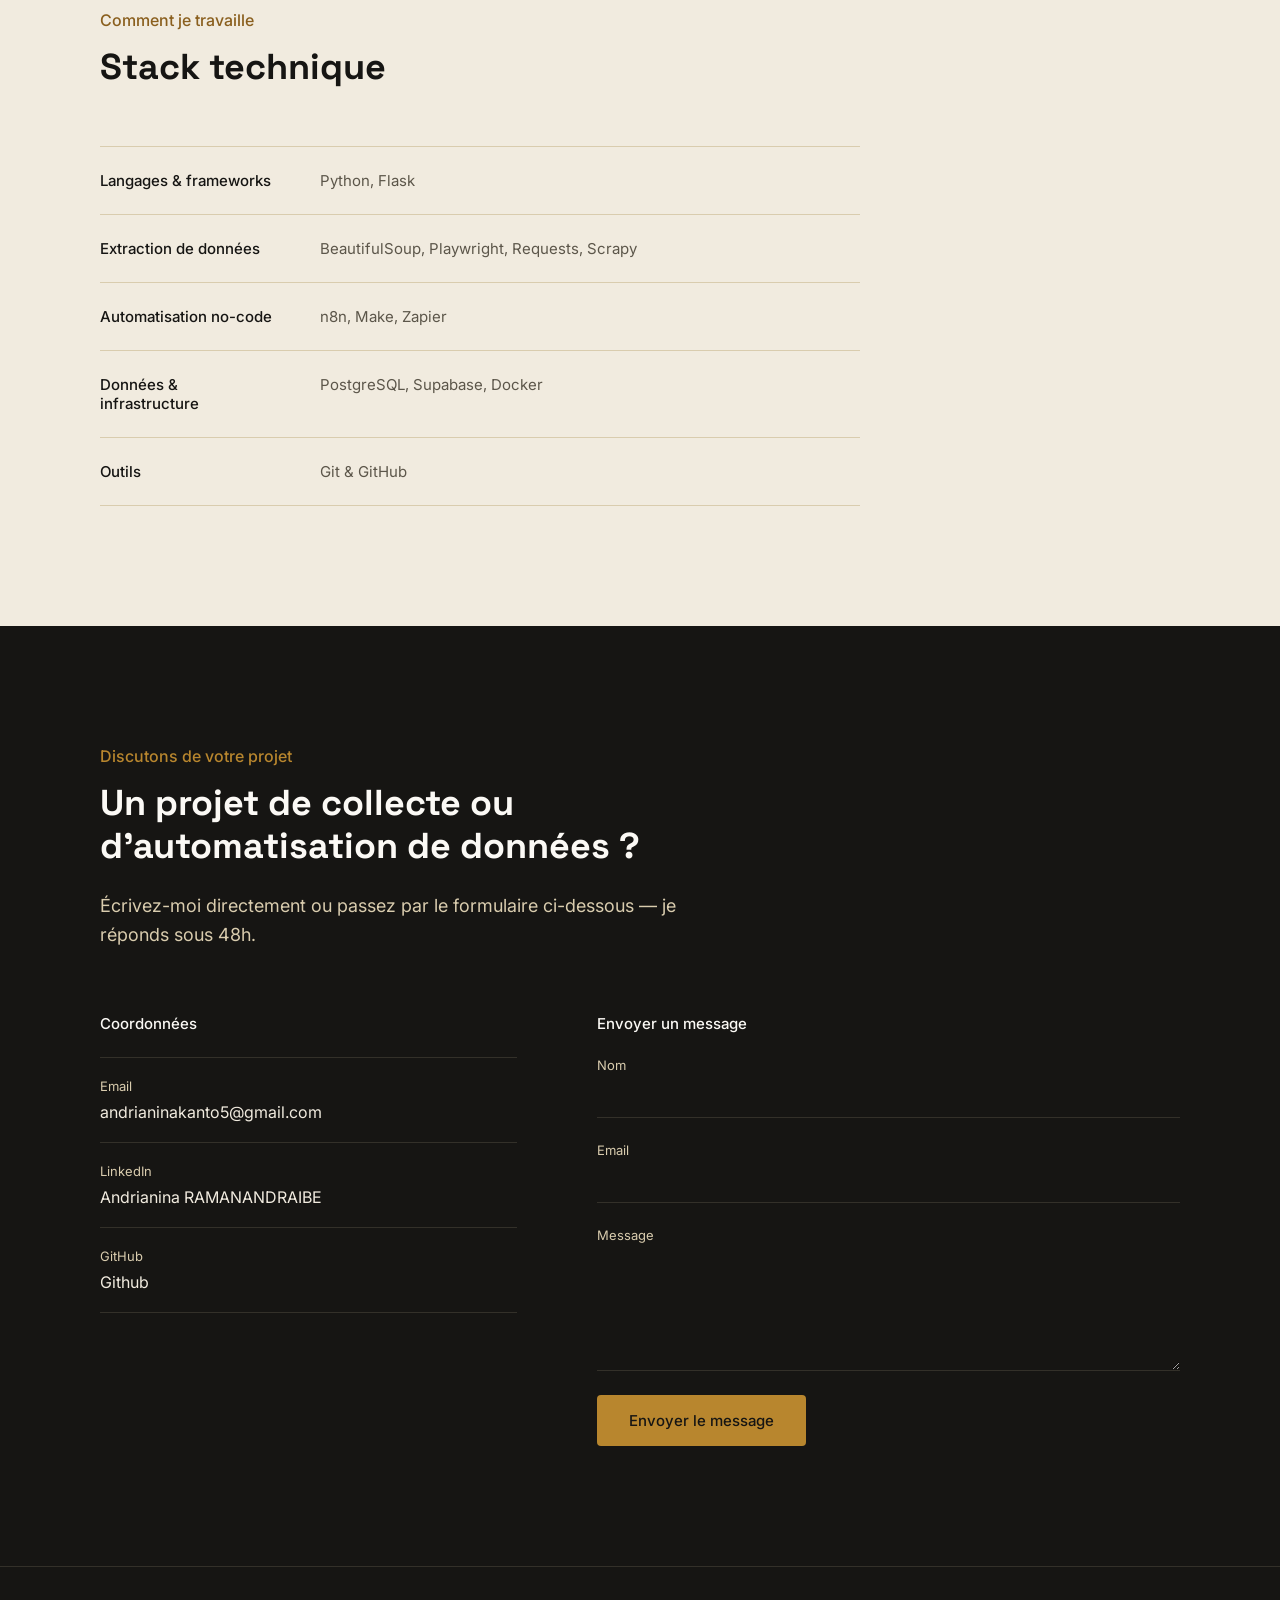
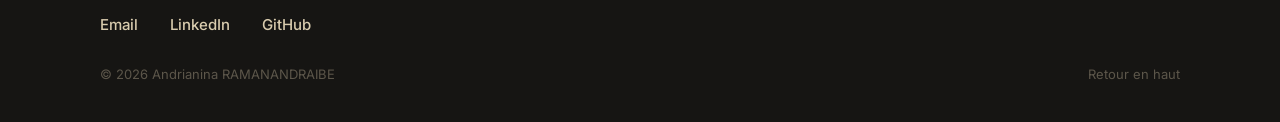
==== commit 16bc1b71: "Amélioration référencement" ====
--- a/index.html
+++ b/index.html
@@ -1,15 +1,60 @@
+```html
 <!DOCTYPE html>
 <html lang="fr">
 <head>
 <meta charset="UTF-8">
 <meta name="viewport" content="width=device-width, initial-scale=1.0">
-<title>Portfolio — Webscraping & Data</title>
+
+<title>Andrianina Ramanandraibe — Web Scraping, Python & Automatisation</title>
+
+<meta
+  name="description"
+  content="Portfolio de Andrianina Ramanandraibe, spécialisé en web scraping, développement Python, automatisation et collecte de données."
+>
+
+<meta name="author" content="Andrianina Ramanandraibe">
+
+<link rel="canonical" href="https://TON-DOMAINE.com/">
+
+<!-- Open Graph -->
+<meta property="og:title" content="Andrianina Ramanandraibe — Web Scraping, Python & Automatisation">
+<meta
+  property="og:description"
+  content="Portfolio de Andrianina Ramanandraibe, spécialisé en web scraping, développement Python, automatisation et collecte de données."
+>
+<meta property="og:type" content="website">
+<meta property="og:url" content="https://TON-DOMAINE.com/">
+<meta property="og:image" content="https://TON-DOMAINE.com/assets/og-image.jpg">
+
+<!-- Données structurées -->
+<script type="application/ld+json">
+{
+  "@context": "https://schema.org",
+  "@type": "Person",
+  "name": "Andrianina Ramanandraibe",
+  "url": "https://TON-DOMAINE.com/",
+  "jobTitle": "Développeur IA, Web Scraping & Automatisation",
+  "sameAs": [
+    "URL_GITHUB",
+    "URL_LINKEDIN"
+  ]
+}
+</script>
+
 <link rel="preconnect" href="https://fonts.googleapis.com">
 <link rel="preconnect" href="https://fonts.gstatic.com" crossorigin>
-<link href="https://fonts.googleapis.com/css2?family=Space+Grotesk:wght@400;500;700&family=Inter:wght@400;500&display=swap" rel="stylesheet">
+
+<link
+  href="https://fonts.googleapis.com/css2?family=Space+Grotesk:wght@400;500;700&family=Inter:wght@400;500&display=swap"
+  rel="stylesheet"
+>
+
 <link rel="stylesheet" href="style.css">
 </head>
+
 <body>
+```
+
   <header id="top">
     <div class="logo">Andrianina RAMANANDRAIBE</div>
     <nav>
@@ -53,7 +98,7 @@
         </p>
         <p class="project-stack">Playwright · BeautifulSoup · Pandas</p>
       </div>
-      <a href="project1.html" class="project-link">Voir le projet</a>
+      <a href="projects/project1.html" class="project-link">Voir le projet</a>
     </div>
 
     <div class="project-item">
@@ -65,7 +110,7 @@
         </p>
         <p class="project-stack">BeautifulSoup · Requests · Pandas</p>
       </div>
-      <a href="project2.html" class="project-link">Voir le projet</a>
+      <a href="projects/project2.html" class="project-link">Voir le projet</a>
     </div>
     <div class="project-item">
       <div class="project-name">Application pour extraction d'email sur Youtube</div>
@@ -76,10 +121,10 @@
         </p>
         <p class="project-stack">CustomTkinter · Api · Pandas</p>
       </div>
-      <a href="project3.html" class="project-link">Voir le projet</a>
-    </div>
-
-    <a href="projects .html" class="hero-cta projects-view-all">Voir tous les projets</a>
+      <a href="projects/project3.html" class="project-link">Voir le projet</a>
+    </div>
+
+    <a href="projects.html" class="hero-cta projects-view-all">Voir tous les projets</a>
   </section>
 
   <section class="about" id="a-propos">
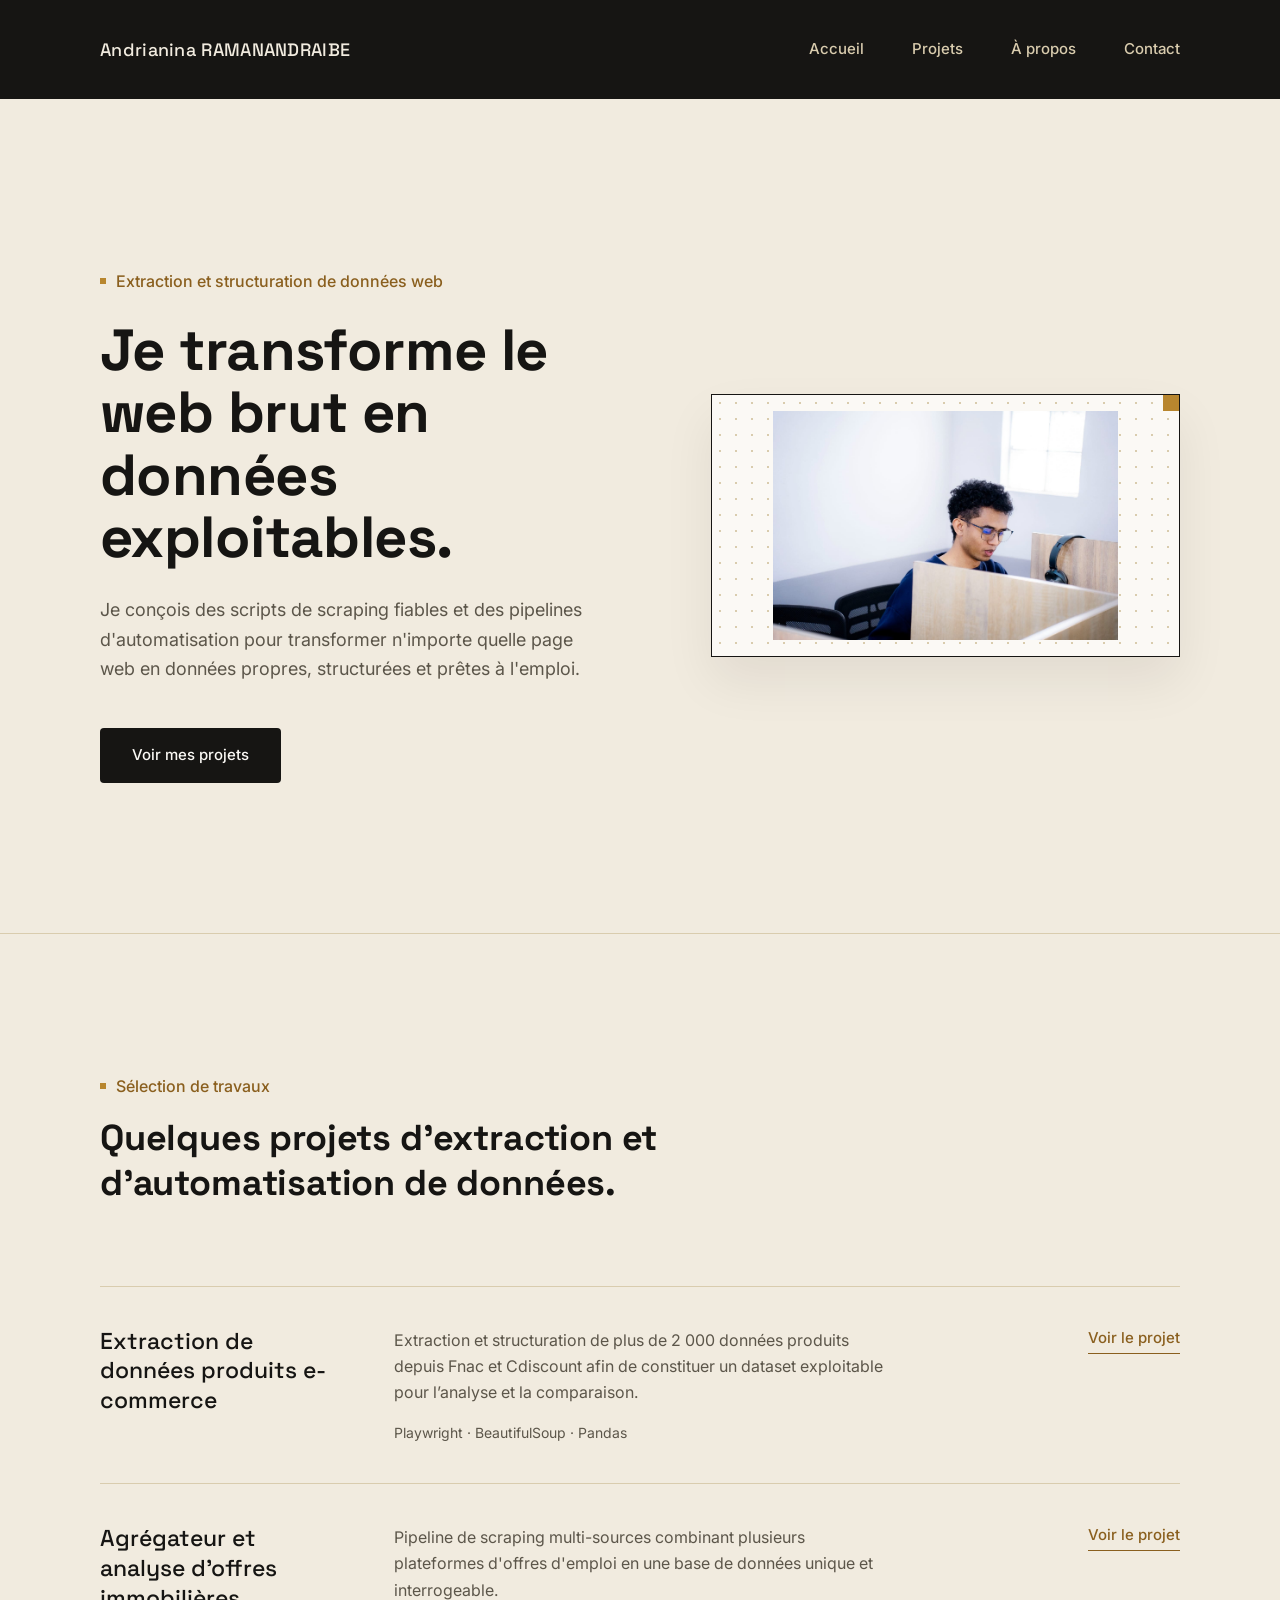
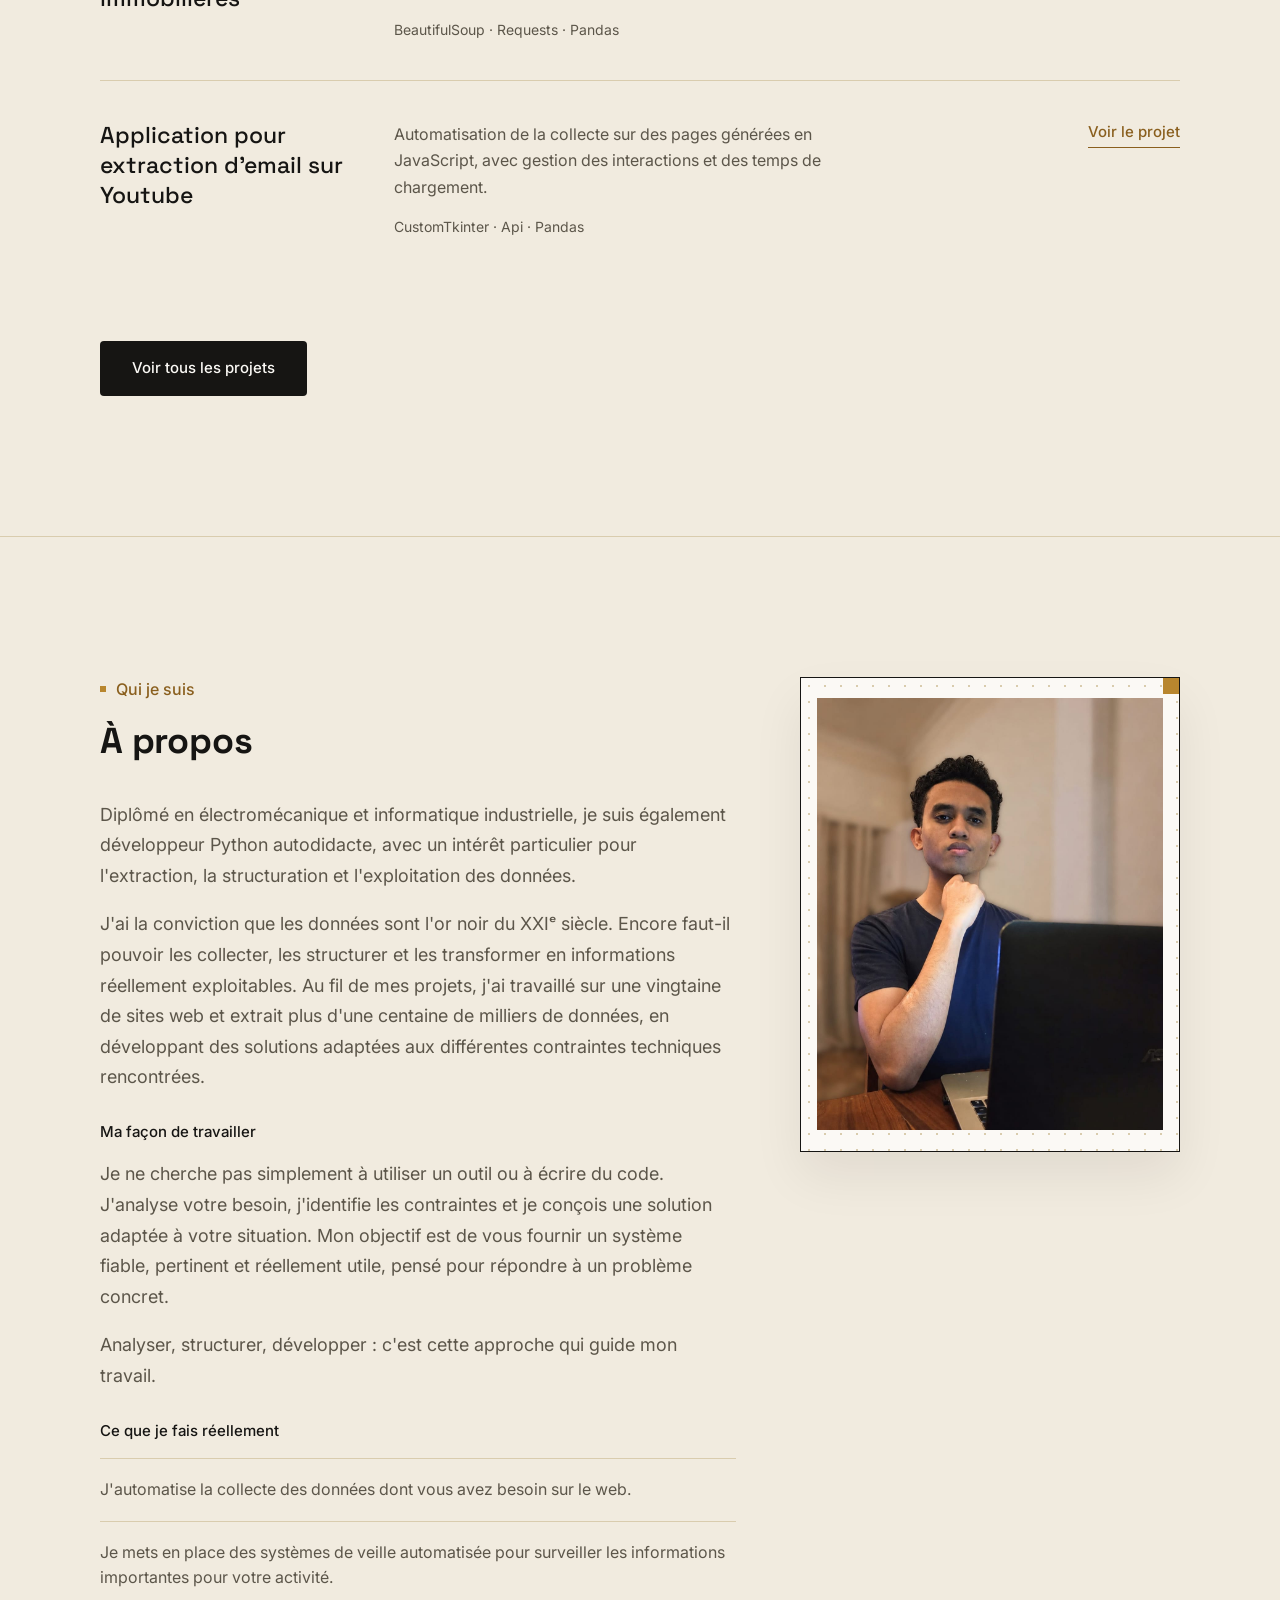
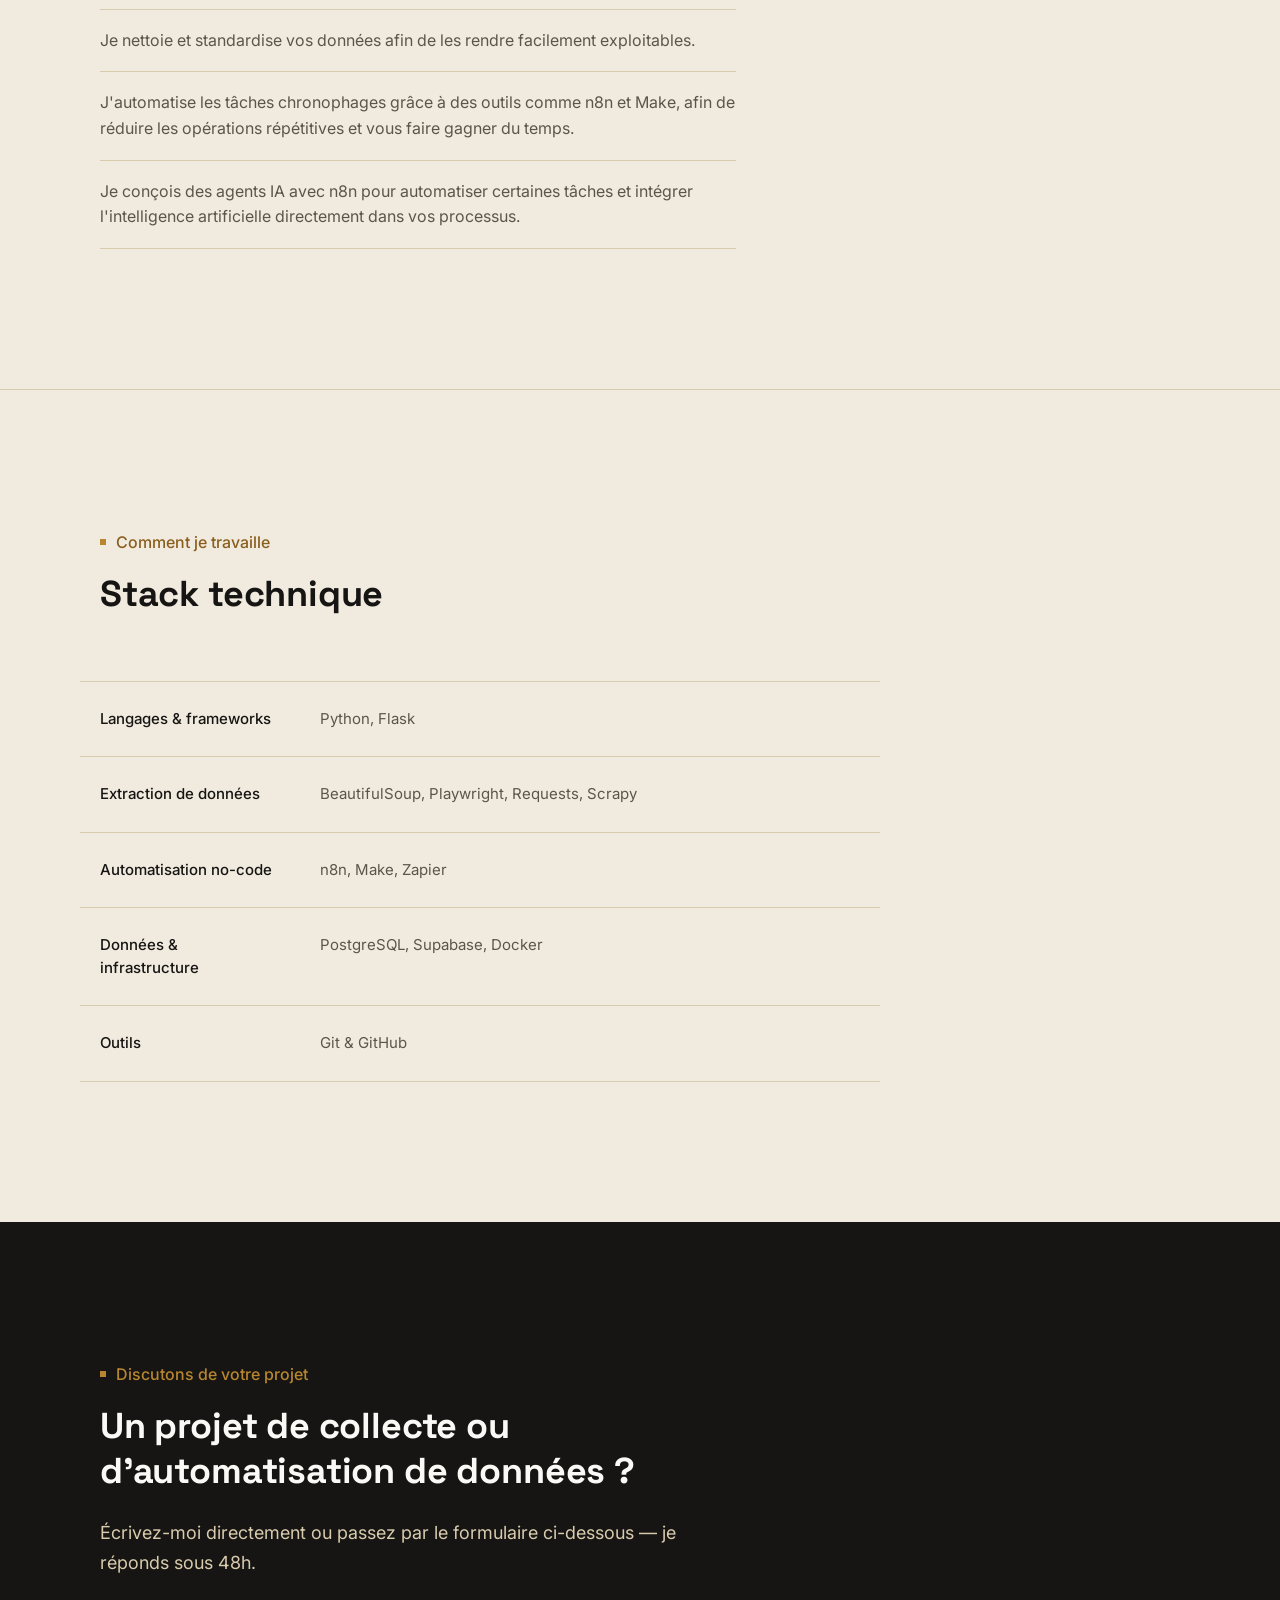
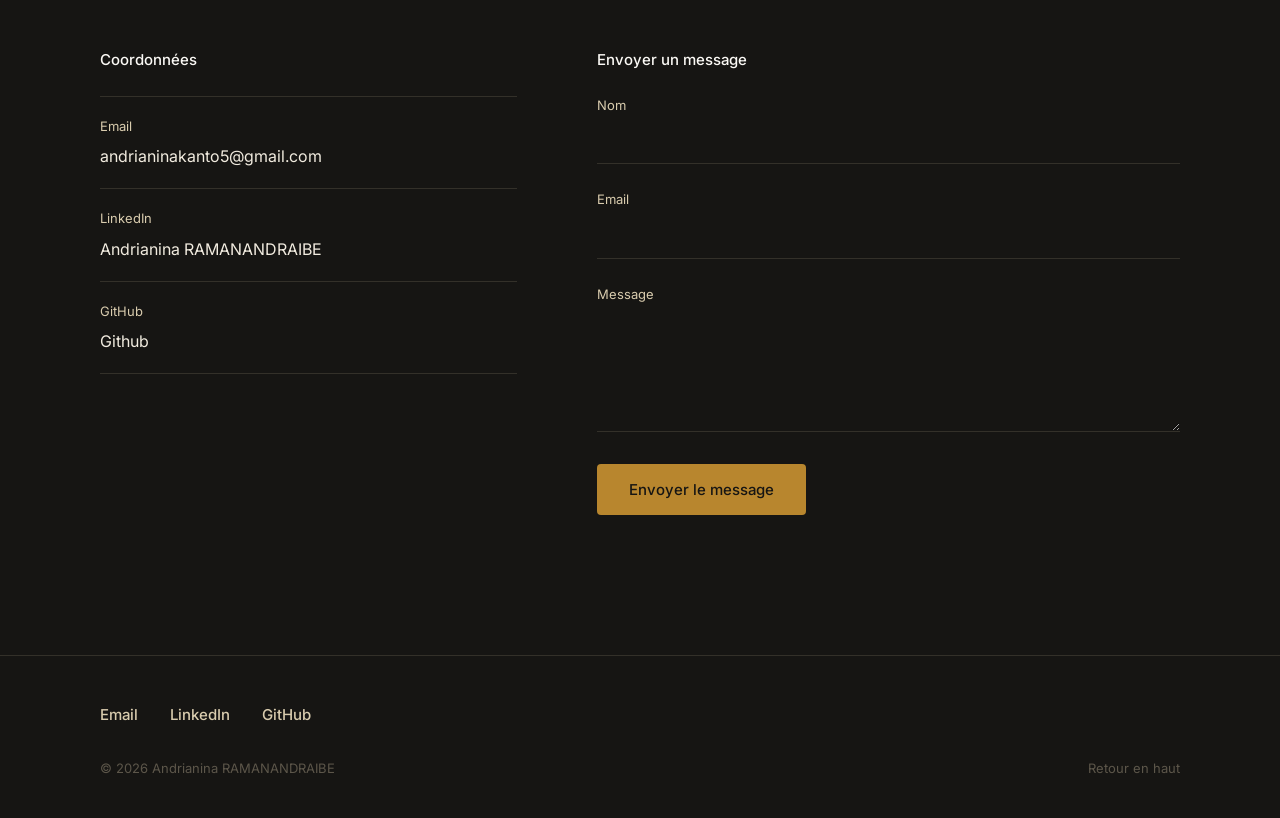
==== commit aa549248: "Version final" ====
--- a/index.html
+++ b/index.html
@@ -1,4 +1,3 @@
-```html
 <!DOCTYPE html>
 <html lang="fr">
 <head>
@@ -53,8 +52,6 @@
 </head>
 
 <body>
-```
-
   <header id="top">
     <div class="logo">Andrianina RAMANANDRAIBE</div>
     <nav>
@@ -90,11 +87,11 @@
     <h2 class="projects-title">Quelques projets d'extraction et d'automatisation de données.</h2>
 
     <div class="project-item">
-      <div class="project-name">Extraction de données produits de sites e-commerce</div>
+      <div class="project-name">Extraction de données produits e-commerce</div>
       <div>
         <p class="project-description">
-          Script de collecte automatisée pour surveiller l'évolution des prix
-          sur plusieurs sites marchands, avec export quotidien structuré.
+          Extraction et structuration de plus de 2 000 données produits depuis Fnac et Cdiscount 
+          afin de constituer un dataset exploitable pour l’analyse et la comparaison.
         </p>
         <p class="project-stack">Playwright · BeautifulSoup · Pandas</p>
       </div>
--- a/style.css
+++ b/style.css
@@ -1,4 +1,3 @@
-
 :root {
   /* 60% — fond dominant */
   --beige: #F1EBDF;
@@ -26,10 +25,17 @@
   height: 100%;
 }
 
+html {
+  scroll-behavior: smooth;
+}
+
 body {
   background-color: var(--beige);
   color: var(--black);
   font-family: 'Inter', sans-serif;
+  line-height: 1.5;
+  -webkit-font-smoothing: antialiased;
+  text-rendering: optimizeLegibility;
 }
 
 a {
@@ -37,6 +43,25 @@
   text-decoration: none;
 }
 
+/* Focus clavier visible, cohérent avec l'accent doré du site */
+a:focus-visible,
+button:focus-visible,
+input:focus-visible,
+textarea:focus-visible {
+  outline: 2px solid var(--gold);
+  outline-offset: 3px;
+}
+
+@media (prefers-reduced-motion: reduce) {
+  html {
+    scroll-behavior: auto;
+  }
+  * {
+    transition-duration: 0.01ms !important;
+    animation-duration: 0.01ms !important;
+  }
+}
+
 
 /* =========================================================
    HEADER
@@ -47,7 +72,7 @@
   display: flex;
   justify-content: space-between;
   align-items: center;
-  padding: 32px 100px;
+  padding: 30px 100px;
 }
 
 .logo {
@@ -65,11 +90,26 @@
 }
 
 nav a {
+  position: relative;
   display: inline-block;
   padding: 8px 0;
   font-size: 15px;
   font-weight: 500;
   color: var(--beige-line);
+  transition: color 0.2s ease;
+}
+
+nav a::after {
+  content: "";
+  position: absolute;
+  left: 0;
+  bottom: 2px;
+  width: 100%;
+  height: 1px;
+  background-color: var(--gold);
+  transform: scaleX(0);
+  transform-origin: left;
+  transition: transform 0.25s ease;
 }
 
 nav a:hover,
@@ -77,6 +117,39 @@
   color: var(--gold);
 }
 
+nav a:hover::after,
+nav a.active::after {
+  transform: scaleX(1);
+}
+
+
+/* =========================================================
+   LABEL "EYEBROW" — repère visuel partagé par toutes les
+   sections (hero, projets, à propos, stack, contact)
+   ========================================================= */
+
+.hero-intro,
+.projects-intro,
+.about-intro,
+.stack-intro,
+.contact-intro {
+  display: flex;
+  align-items: center;
+  gap: 10px;
+}
+
+.hero-intro::before,
+.projects-intro::before,
+.about-intro::before,
+.stack-intro::before,
+.contact-intro::before {
+  content: "";
+  width: 6px;
+  height: 6px;
+  background-color: var(--gold);
+  flex-shrink: 0;
+}
+
 
 /* =========================================================
    HERO PAGE D'ACCUEIL
@@ -84,35 +157,35 @@
 
 .hero {
   display: grid;
-  grid-template-columns: 1.2fr 1fr;
+  grid-template-columns: 1.15fr 1fr;
   align-items: center;
-  gap: 60px;
-  min-height: 82vh;
-  padding: 0 100px;
+  gap: 72px;
+  padding: 170px 100px 150px;
 }
 
 .hero-intro {
   font-size: 16px;
   font-weight: 500;
   color: var(--gold-dark);
-  margin-bottom: 24px;
+  margin-bottom: 26px;
 }
 
 .hero-title {
   font-family: 'Space Grotesk', sans-serif;
   font-size: 58px;
   font-weight: 700;
-  line-height: 1.1;
-  color: var(--black);
-  margin-bottom: 24px;
+  line-height: 1.08;
+  letter-spacing: -0.01em;
+  color: var(--black);
+  margin-bottom: 26px;
 }
 
 .hero-subtitle {
   font-size: 18px;
-  line-height: 1.6;
+  line-height: 1.65;
   color: var(--charcoal);
-  max-width: 480px;
-  margin-bottom: 40px;
+  max-width: 500px;
+  margin-bottom: 44px;
 }
 
 .hero-cta {
@@ -123,24 +196,29 @@
   background-color: var(--black);
   padding: 16px 32px;
   border-radius: 4px;
+  transition: background-color 0.2s ease, transform 0.15s ease, box-shadow 0.15s ease;
 }
 
 .hero-cta:hover {
   background-color: var(--gold-dark);
+  transform: translateY(-2px);
+  box-shadow: 0 10px 24px rgba(22, 21, 19, 0.16);
+}
+
+.hero-cta:active {
+  transform: translateY(0);
+  box-shadow: none;
 }
 
 
 /* =========================================================
    CADRE PHOTO
-   ========================================================= */
-/* =========================================================
-   CADRE PHOTO (ADAPTÉ AUX DASHBOARDS & PAYSAGES)
    ========================================================= */
 
 .photo-frame {
   position: relative;
   width: 100%;
-  aspect-ratio: 16 / 9; /* Ratio horizontal adapté aux écrans et dashboards */
+  aspect-ratio: 16 / 9;
   border: 1px solid var(--black);
   background-color: var(--white);
   background-image: radial-gradient(
@@ -148,6 +226,7 @@
     transparent 1px
   );
   background-size: 16px 16px;
+  box-shadow: 0 24px 48px rgba(22, 21, 19, 0.07);
 
   display: flex;
   align-items: center;
@@ -177,10 +256,10 @@
 .photo-frame img {
   width: 100%;
   height: 100%;
-  object-fit: contain; /* Affiche 100% de l'image sans rien couper */
+  object-fit: contain;
   object-position: center;
   display: block;
-  padding: 16px; /* Espace élégant entre la capture et le cadre à points */
+  padding: 16px;
 }
 
 .photo-frame.has-photo span {
@@ -197,7 +276,7 @@
    ========================================================= */
 
 .projects {
-  padding: 120px 100px;
+  padding: 140px 100px;
   border-top: 1px solid var(--beige-line);
 }
 
@@ -205,7 +284,7 @@
   font-size: 16px;
   font-weight: 500;
   color: var(--gold-dark);
-  margin-bottom: 16px;
+  margin-bottom: 18px;
 }
 
 .projects-title {
@@ -214,35 +293,48 @@
   font-weight: 700;
   color: var(--black);
   max-width: 600px;
-  line-height: 1.2;
-  margin-bottom: 72px;
+  line-height: 1.25;
+  letter-spacing: -0.005em;
+  margin-bottom: 80px;
 }
 
 .project-item {
   display: grid;
   grid-template-columns: 1fr 2fr 1fr;
-  gap: 40px;
+  gap: 48px;
   align-items: start;
-  padding: 32px 0;
+  padding: 40px 0;
   border-top: 1px solid var(--beige-line);
+  transition: border-color 0.2s ease;
 }
 
 .project-item:last-child {
   border-bottom: 1px solid var(--beige-line);
 }
 
+.project-item:hover {
+  border-top-color: var(--gold);
+}
+
+.project-item:hover .project-link {
+  color: var(--black);
+  border-color: var(--black);
+  transform: translateX(3px);
+}
+
 .project-name {
   font-family: 'Space Grotesk', sans-serif;
-  font-size: 22px;
-  font-weight: 500;
-  color: var(--black);
+  font-size: 23px;
+  font-weight: 500;
+  color: var(--black);
+  line-height: 1.3;
 }
 
 .project-description {
   font-size: 16px;
-  line-height: 1.6;
+  line-height: 1.65;
   color: var(--charcoal);
-  max-width: 700px;
+  max-width: 620px;
 }
 
 .project-stack {
@@ -252,6 +344,7 @@
 }
 
 .project-link {
+  display: inline-block;
   font-size: 15px;
   font-weight: 500;
   color: var(--gold-dark);
@@ -259,11 +352,17 @@
   padding-bottom: 4px;
   justify-self: end;
   white-space: nowrap;
+  transition: color 0.2s ease, border-color 0.2s ease, transform 0.2s ease;
 }
 
 .project-link:hover {
   color: var(--black);
   border-color: var(--black);
+  transform: translateX(3px);
+}
+
+.projects-view-all {
+  margin-top: 64px;
 }
 
 
@@ -272,24 +371,26 @@
    ========================================================= */
 
 .about {
-  padding: 120px 100px;
+  padding: 140px 100px;
   border-top: 1px solid var(--beige-line);
   display: grid;
   grid-template-columns: 1fr 380px;
-  gap: 48px;
+  gap: 64px;
   align-items: start;
 }
 
 .about .photo-frame {
   width: 100%;
   aspect-ratio: 4 / 5;
+  position: sticky;
+  top: 40px;
 }
 
 .about-intro {
   font-size: 16px;
   font-weight: 500;
   color: var(--gold-dark);
-  margin-bottom: 16px;
+  margin-bottom: 18px;
 }
 
 .about-title {
@@ -298,29 +399,30 @@
   font-weight: 700;
   color: var(--black);
   max-width: 700px;
-  line-height: 1.2;
-  margin-bottom: 32px;
+  line-height: 1.25;
+  letter-spacing: -0.005em;
+  margin-bottom: 36px;
 }
 
 .about-text {
   font-size: 18px;
-  line-height: 1.6;
+  line-height: 1.7;
   color: var(--charcoal);
-  max-width: 760px;
-  margin-bottom: 16px;
+  max-width: 660px;
+  margin-bottom: 18px;
 }
 
 .about-services-label {
   font-size: 15px;
   font-weight: 500;
   color: var(--black);
-  margin-top: 24px;
+  margin-top: 28px;
   margin-bottom: 16px;
 }
 
 .about-services {
   list-style: none;
-  max-width: 760px;
+  max-width: 660px;
   margin-bottom: 0;
 }
 
@@ -328,21 +430,27 @@
   font-size: 16px;
   line-height: 1.6;
   color: var(--charcoal);
-  padding: 16px 0;
+  padding: 18px 0;
   border-top: 1px solid var(--beige-line);
+  transition: padding-left 0.2s ease, color 0.2s ease;
 }
 
 .about-services li:last-child {
   border-bottom: 1px solid var(--beige-line);
 }
 
+.about-services li:hover {
+  padding-left: 12px;
+  color: var(--black);
+}
+
 
 /* =========================================================
    STACK TECHNIQUE
    ========================================================= */
 
 .stack {
-  padding: 120px 100px;
+  padding: 140px 100px;
   border-top: 1px solid var(--beige-line);
 }
 
@@ -350,7 +458,7 @@
   font-size: 16px;
   font-weight: 500;
   color: var(--gold-dark);
-  margin-bottom: 16px;
+  margin-bottom: 18px;
 }
 
 .stack-title {
@@ -359,23 +467,32 @@
   font-weight: 700;
   color: var(--black);
   max-width: 600px;
-  line-height: 1.2;
-  margin-bottom: 56px;
+  line-height: 1.25;
+  letter-spacing: -0.005em;
+  margin-bottom: 64px;
 }
 
 .stack-row {
   display: grid;
   grid-template-columns: 1fr 3fr;
   gap: 40px;
-  padding: 24px 0;
+  padding: 26px 20px;
+  margin: 0 -20px;
   border-top: 1px solid var(--beige-line);
-  max-width: 760px;
+  max-width: 800px;
+  box-shadow: inset 3px 0 0 transparent;
+  transition: box-shadow 0.2s ease, background-color 0.2s ease;
 }
 
 .stack-row:last-child {
   border-bottom: 1px solid var(--beige-line);
 }
 
+.stack-row:hover {
+  background-color: var(--white);
+  box-shadow: inset 3px 0 0 var(--gold);
+}
+
 .stack-label {
   font-size: 15px;
   font-weight: 500;
@@ -394,21 +511,22 @@
 
 .contact {
   background-color: var(--black);
-  padding: 120px 100px;
+  padding: 140px 100px;
 }
 
 .contact-intro {
   font-size: 16px;
   font-weight: 500;
   color: var(--gold);
-  margin-bottom: 16px;
+  margin-bottom: 18px;
 }
 
 .contact-title {
   font-family: 'Space Grotesk', sans-serif;
   font-size: 36px;
   font-weight: 700;
-  line-height: 1.2;
+  line-height: 1.25;
+  letter-spacing: -0.005em;
   color: var(--white);
   max-width: 600px;
   margin-bottom: 24px;
@@ -416,10 +534,10 @@
 
 .contact-subtitle {
   font-size: 18px;
-  line-height: 1.6;
+  line-height: 1.65;
   color: var(--beige-line);
-  max-width: 640px;
-  margin-bottom: 64px;
+  max-width: 600px;
+  margin-bottom: 72px;
 }
 
 .contact-body {
@@ -459,6 +577,7 @@
 .contact-info-list a {
   font-size: 16px;
   color: var(--beige);
+  transition: color 0.2s ease;
 }
 
 .contact-info-list a:hover {
@@ -466,7 +585,7 @@
 }
 
 .contact-form .field {
-  margin-bottom: 24px;
+  margin-bottom: 26px;
 }
 
 .contact-form label {
@@ -482,10 +601,11 @@
   background: transparent;
   border: none;
   border-bottom: 1px solid #333029;
-  padding: 8px 0;
+  padding: 10px 0;
   font-family: 'Inter', sans-serif;
   font-size: 16px;
   color: var(--beige);
+  transition: border-color 0.2s ease;
 }
 
 .contact-form input:focus,
@@ -509,10 +629,16 @@
   border-radius: 4px;
   padding: 16px 32px;
   cursor: pointer;
+  transition: background-color 0.2s ease, transform 0.15s ease;
 }
 
 .contact-form button:hover {
   background-color: var(--white);
+  transform: translateY(-2px);
+}
+
+.contact-form button:active {
+  transform: translateY(0);
 }
 
 
@@ -526,6 +652,7 @@
   font-size: 15px;
   font-weight: 500;
   color: var(--charcoal);
+  transition: color 0.2s ease;
 }
 
 .back-link:hover {
@@ -538,13 +665,13 @@
    ========================================================= */
 
 .project-hero {
-  padding: 32px 100px 60px;
+  padding: 32px 100px 64px;
 }
 
 .project-tags {
   display: flex;
   gap: 8px;
-  margin-bottom: 24px;
+  margin-bottom: 26px;
 }
 
 .project-tags span {
@@ -560,7 +687,8 @@
   font-family: 'Space Grotesk', sans-serif;
   font-size: 44px;
   font-weight: 700;
-  line-height: 1.15;
+  line-height: 1.2;
+  letter-spacing: -0.005em;
   color: var(--black);
   max-width: 820px;
   margin-bottom: 24px;
@@ -568,25 +696,11 @@
 
 .project-hero-summary {
   font-size: 18px;
-  line-height: 1.6;
-  max-width: 760px;
+  line-height: 1.65;
+  max-width: 700px;
   color: var(--charcoal);
 }
 
-
-/* =========================================================
-   IMAGE PRINCIPALE PROJET
-   ========================================================= */
-
-.project-main-photo {
-  aspect-ratio: 15 / 7;
-  margin: 0 350px 100px;
-}
-
-
-/* =========================================================
-   CARROUSEL PROJET
-   ========================================================= */
 
 /* =========================================================
    IMAGE PRINCIPALE PROJET (100% VISIBLE)
@@ -595,18 +709,15 @@
 .project-main-photo {
   width: calc(100% - 200px);
   max-width: 1100px;
-  margin: 0 auto 80px;
-  
-  /* Ratio 16/10 plus adapté aux fenêtres d'applications qu'un 16/9 classique */
-  aspect-ratio: 16 / 10; 
-  
-  /* Fond et bordure légere pour un rendu propre si le ratio de l'image varie */
+  margin: 0 auto 90px;
+  aspect-ratio: 16 / 10;
   background-color: #ffffff;
   border: 1px solid var(--beige-line);
   border-radius: 10px;
   overflow: hidden;
-  box-shadow: 0 10px 30px rgba(0, 0, 0, 0.08);
-}
+  box-shadow: 0 20px 44px rgba(22, 21, 19, 0.1);
+}
+
 
 /* =========================================================
    CARROUSEL
@@ -624,14 +735,9 @@
   inset: 0;
   width: 100%;
   height: 100%;
-  
-  /* Affiche l'image intégrale sans rien rogner */
   object-fit: contain;
   object-position: center;
-  
-  /* Marge interne pour détacher l'interface des bords du cadre */
-  padding: 16px; 
-  
+  padding: 16px;
   opacity: 0;
   transition: opacity 0.4s ease;
   pointer-events: none;
@@ -641,43 +747,30 @@
   opacity: 1;
   pointer-events: auto;
 }
-
-
-/* =========================================================
-   BOUTONS CARROUSEL
-   ========================================================= */
 
 .carousel-btn {
   position: absolute;
   top: 50%;
   transform: translateY(-50%);
-
   width: 44px;
   height: 44px;
-
   border: 1px solid var(--black);
   border-radius: 50%;
-
   background-color: var(--beige);
   color: var(--black);
-
   font-size: 20px;
   cursor: pointer;
-
   display: flex;
   align-items: center;
   justify-content: center;
-
   z-index: 5;
-
-  transition:
-    background-color 0.2s ease,
-    border-color 0.2s ease;
+  transition: background-color 0.2s ease, border-color 0.2s ease, color 0.2s ease;
 }
 
 .carousel-btn:hover {
   background-color: var(--gold);
   border-color: var(--gold);
+  color: var(--white);
 }
 
 .carousel-prev {
@@ -687,40 +780,26 @@
 .carousel-next {
   right: 20px;
 }
-
-
-/* =========================================================
-   INDICATEURS
-   ========================================================= */
 
 .carousel-dots {
   position: absolute;
   bottom: 20px;
   left: 50%;
   transform: translateX(-50%);
-
   display: flex;
   gap: 8px;
-
   z-index: 5;
 }
 
 .carousel-dot {
   width: 9px;
   height: 9px;
-
   padding: 0;
-
   border: 1px solid var(--black);
   border-radius: 50%;
-
   background-color: var(--beige);
-
   cursor: pointer;
-
-  transition:
-    background-color 0.2s ease,
-    border-color 0.2s ease;
+  transition: background-color 0.2s ease, border-color 0.2s ease;
 }
 
 .carousel-dot:hover {
@@ -734,7 +813,7 @@
 
 
 /* =========================================================
-   CONTENU PAGE PROJET
+   CONTENU PAGE PROJET — LAYOUT 2 COLONNES
    ========================================================= */
 
 .project-layout {
@@ -742,22 +821,14 @@
   grid-template-columns: 1fr 300px;
   gap: 80px;
   max-width: 1650px;
-  
-  /* Annule le centrage automatique pour coller à gauche */
-  margin-left: 0;
-  margin-right: auto;
-  margin-bottom: 100px;
-  
-  /* Retrait identique à la section .project-hero */
-  padding-left: 0px; /* Vérifiez que .project-hero a aussi 100px de padding-left */
-  padding-right: 100px;
+  margin: 0 auto 100px;
+  padding: 0 100px;
 }
 
 .project-content {
-  padding: 0; /* Réinitialise le padding global car géré par le layout */
-}
-
-/* Sidebar collante au défilement */
+  padding: 0;
+}
+
 .project-sidebar {
   position: sticky;
   top: 40px;
@@ -786,7 +857,7 @@
 .sidebar-value {
   font-size: 15px;
   color: var(--black);
-  line-height: 1.5;
+  line-height: 1.55;
 }
 
 .sidebar-tags {
@@ -804,7 +875,6 @@
   border-radius: 4px;
 }
 
-/* Ajustement responsive (Mobile / Tablette) */
 @media (max-width: 992px) {
   .project-layout {
     grid-template-columns: 1fr;
@@ -821,12 +891,8 @@
   }
 }
 
-.project-content {
-  padding: 0 100px;
-}
-
 .content-block {
-  margin-bottom: 72px;
+  margin-bottom: 80px;
 }
 
 .content-label {
@@ -838,18 +904,20 @@
 
 .content-block h2 {
   font-family: 'Space Grotesk', sans-serif;
-  font-size: 28px;
+  font-size: 27px;
   font-weight: 700;
-  color: var(--black);
-  max-width: 760px;
-  margin-bottom: 24px;
+  line-height: 1.3;
+  letter-spacing: -0.005em;
+  color: var(--black);
+  max-width: 680px;
+  margin-bottom: 22px;
 }
 
 .content-block p {
   font-size: 17px;
-  line-height: 1.7;
+  line-height: 1.75;
   color: var(--charcoal);
-  max-width: 760px;
+  max-width: 680px;
 }
 
 .content-block p + p {
@@ -858,7 +926,7 @@
 
 .content-block ul {
   list-style: disc;
-  max-width: 760px;
+  max-width: 680px;
   padding-left: 24px;
 }
 
@@ -868,7 +936,7 @@
 
 .content-block li {
   font-size: 17px;
-  line-height: 1.7;
+  line-height: 1.75;
   color: var(--charcoal);
   font-family: 'Inter', sans-serif;
 }
@@ -911,10 +979,12 @@
   background-color: var(--black);
   padding: 16px 32px;
   border-radius: 4px;
+  transition: background-color 0.2s ease, transform 0.15s ease;
 }
 
 .btn-primary:hover {
   background-color: var(--gold-dark);
+  transform: translateY(-2px);
 }
 
 .btn-secondary {
@@ -926,11 +996,13 @@
   border: 1px solid var(--black);
   padding: 16px 32px;
   border-radius: 4px;
+  transition: border-color 0.2s ease, color 0.2s ease, transform 0.15s ease;
 }
 
 .btn-secondary:hover {
   border-color: var(--gold-dark);
   color: var(--gold-dark);
+  transform: translateY(-2px);
 }
 
 
@@ -956,6 +1028,7 @@
   font-size: 15px;
   font-weight: 500;
   color: var(--beige-line);
+  transition: color 0.2s ease;
 }
 
 .footer-links a:hover {
@@ -980,8 +1053,6 @@
    ========================================================= */
 
 @media (max-width: 768px) {
-
-  /* ---------- Header ---------- */
 
   header {
     flex-direction: column;
@@ -995,13 +1066,9 @@
     flex-wrap: wrap;
   }
 
-
-  /* ---------- Home ---------- */
-
   .hero {
     grid-template-columns: 1fr;
-    padding: 56px 24px;
-    min-height: auto;
+    padding: 64px 24px;
     gap: 40px;
   }
 
@@ -1020,20 +1087,14 @@
     margin-bottom: 32px;
   }
 
-
-  /* ---------- Sections ---------- */
-
   .projects,
   .stack,
   .contact {
-    padding: 56px 24px;
-  }
-
-
-  /* ---------- À propos ---------- */
+    padding: 64px 24px;
+  }
 
   .about {
-    padding: 56px 24px;
+    padding: 64px 24px;
     grid-template-columns: 1fr;
     gap: 32px;
   }
@@ -1043,10 +1104,8 @@
     height: 160px;
     aspect-ratio: auto;
     order: -1;
-  }
-
-
-  /* ---------- Titres ---------- */
+    position: static;
+  }
 
   .projects-title,
   .about-title,
@@ -1055,9 +1114,6 @@
     font-size: 28px;
   }
 
-
-  /* ---------- Projets ---------- */
-
   .project-item {
     grid-template-columns: 1fr;
     gap: 16px;
@@ -1067,27 +1123,23 @@
     justify-self: start;
   }
 
-
-  /* ---------- Stack ---------- */
-
   .stack-row {
     grid-template-columns: 1fr;
     gap: 8px;
-  }
-
-
-  /* ---------- Contact ---------- */
+    margin: 0;
+    padding: 20px 0;
+  }
+
+  .stack-row:hover {
+    background-color: transparent;
+    box-shadow: none;
+  }
 
   .contact-body {
     grid-template-columns: 1fr;
     gap: 56px;
   }
 
-
-  /* =====================================================
-     PAGE DÉTAIL PROJET
-     ===================================================== */
-
   .back-link {
     padding: 32px 24px 0;
   }
@@ -1101,16 +1153,9 @@
   }
 
   .project-main-photo {
-    /*
-     * Cadre moins large sur mobile,
-     * tout en conservant le ratio du carousel.
-     */
-    margin: 0 24px 56px;
+    width: calc(100% - 48px);
+    margin: 0 auto 56px;
     aspect-ratio: 16 / 9;
-  }
-
-  .project-content {
-    padding: 0 24px;
   }
 
   .content-block {
@@ -1121,9 +1166,6 @@
     padding: 0 24px 80px;
     flex-direction: column;
   }
-
-
-  /* ---------- Carrousel mobile ---------- */
 
   .carousel-btn {
     width: 38px;
@@ -1143,9 +1185,6 @@
     bottom: 12px;
   }
 
-
-  /* ---------- Footer ---------- */
-
   .footer {
     padding: 40px 24px;
   }
@@ -1160,6 +1199,4 @@
     align-items: flex-start;
     gap: 16px;
   }
-
-  
-}
+}
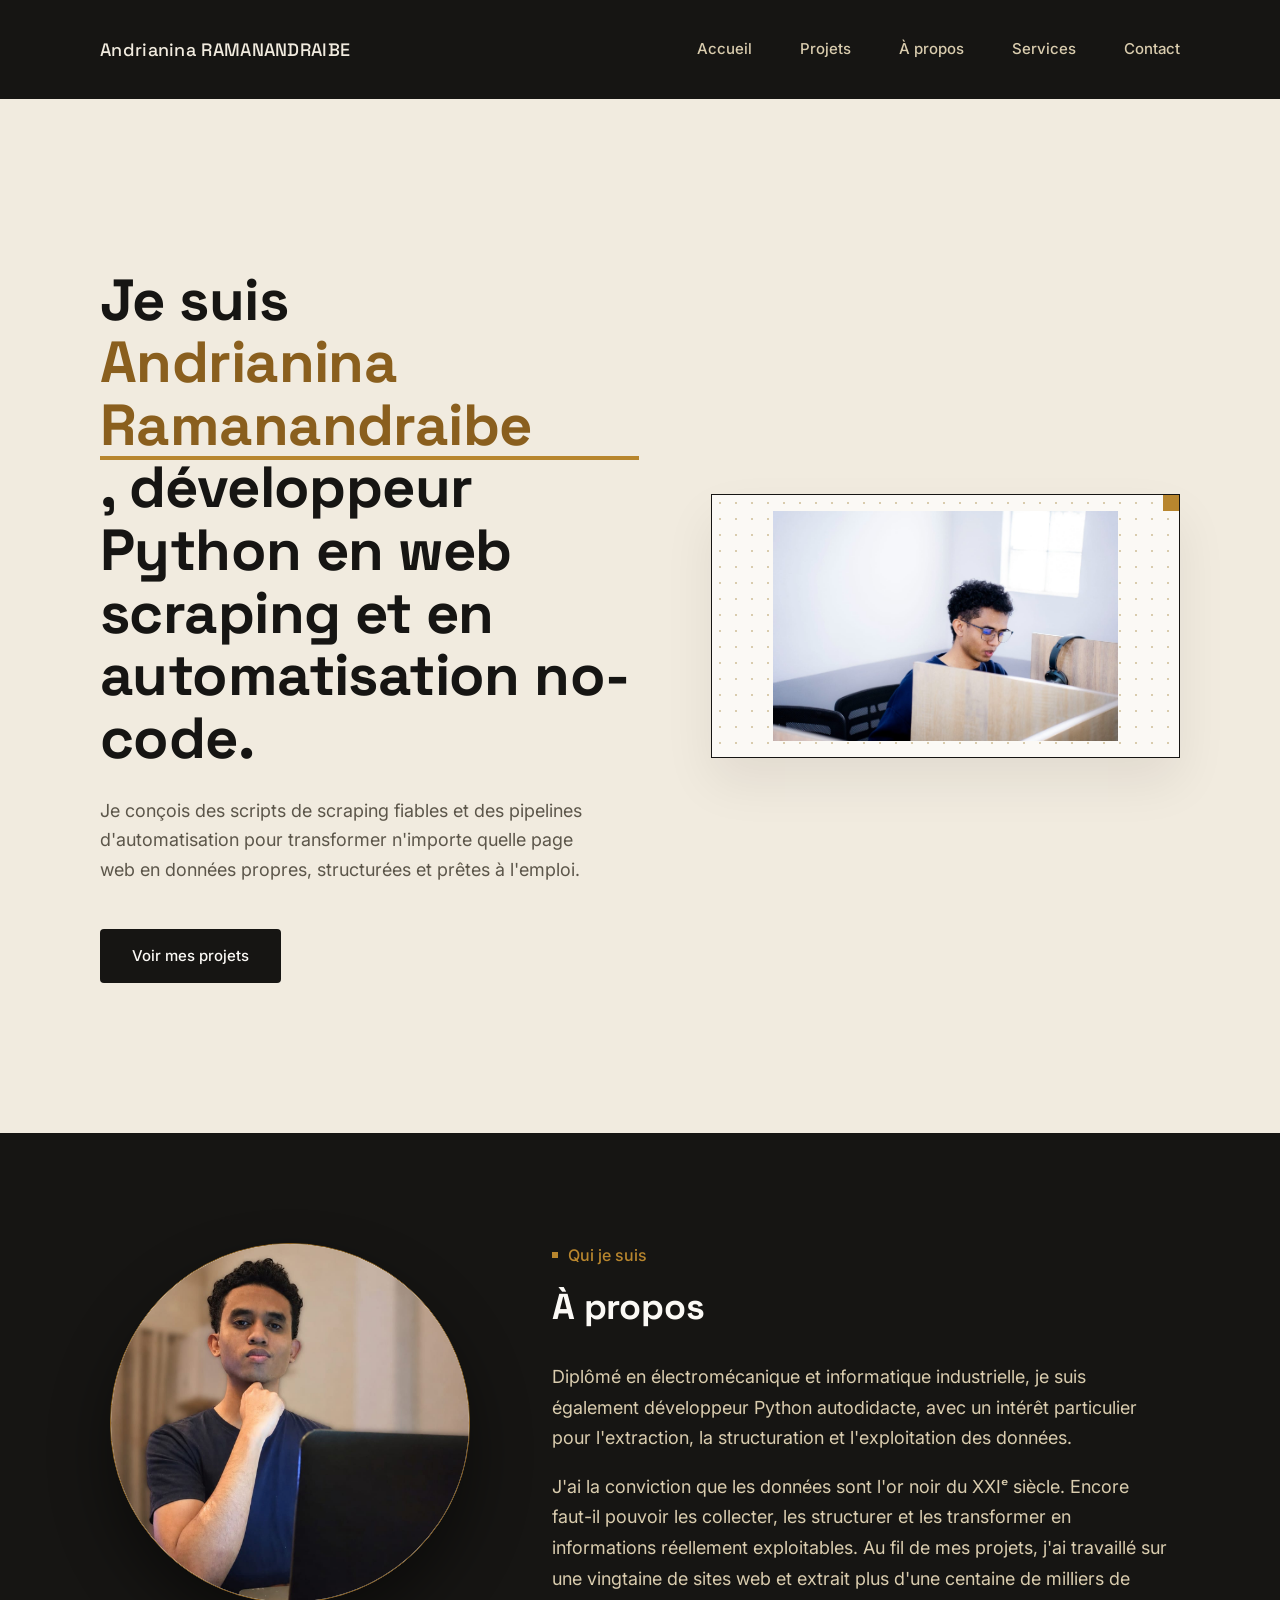
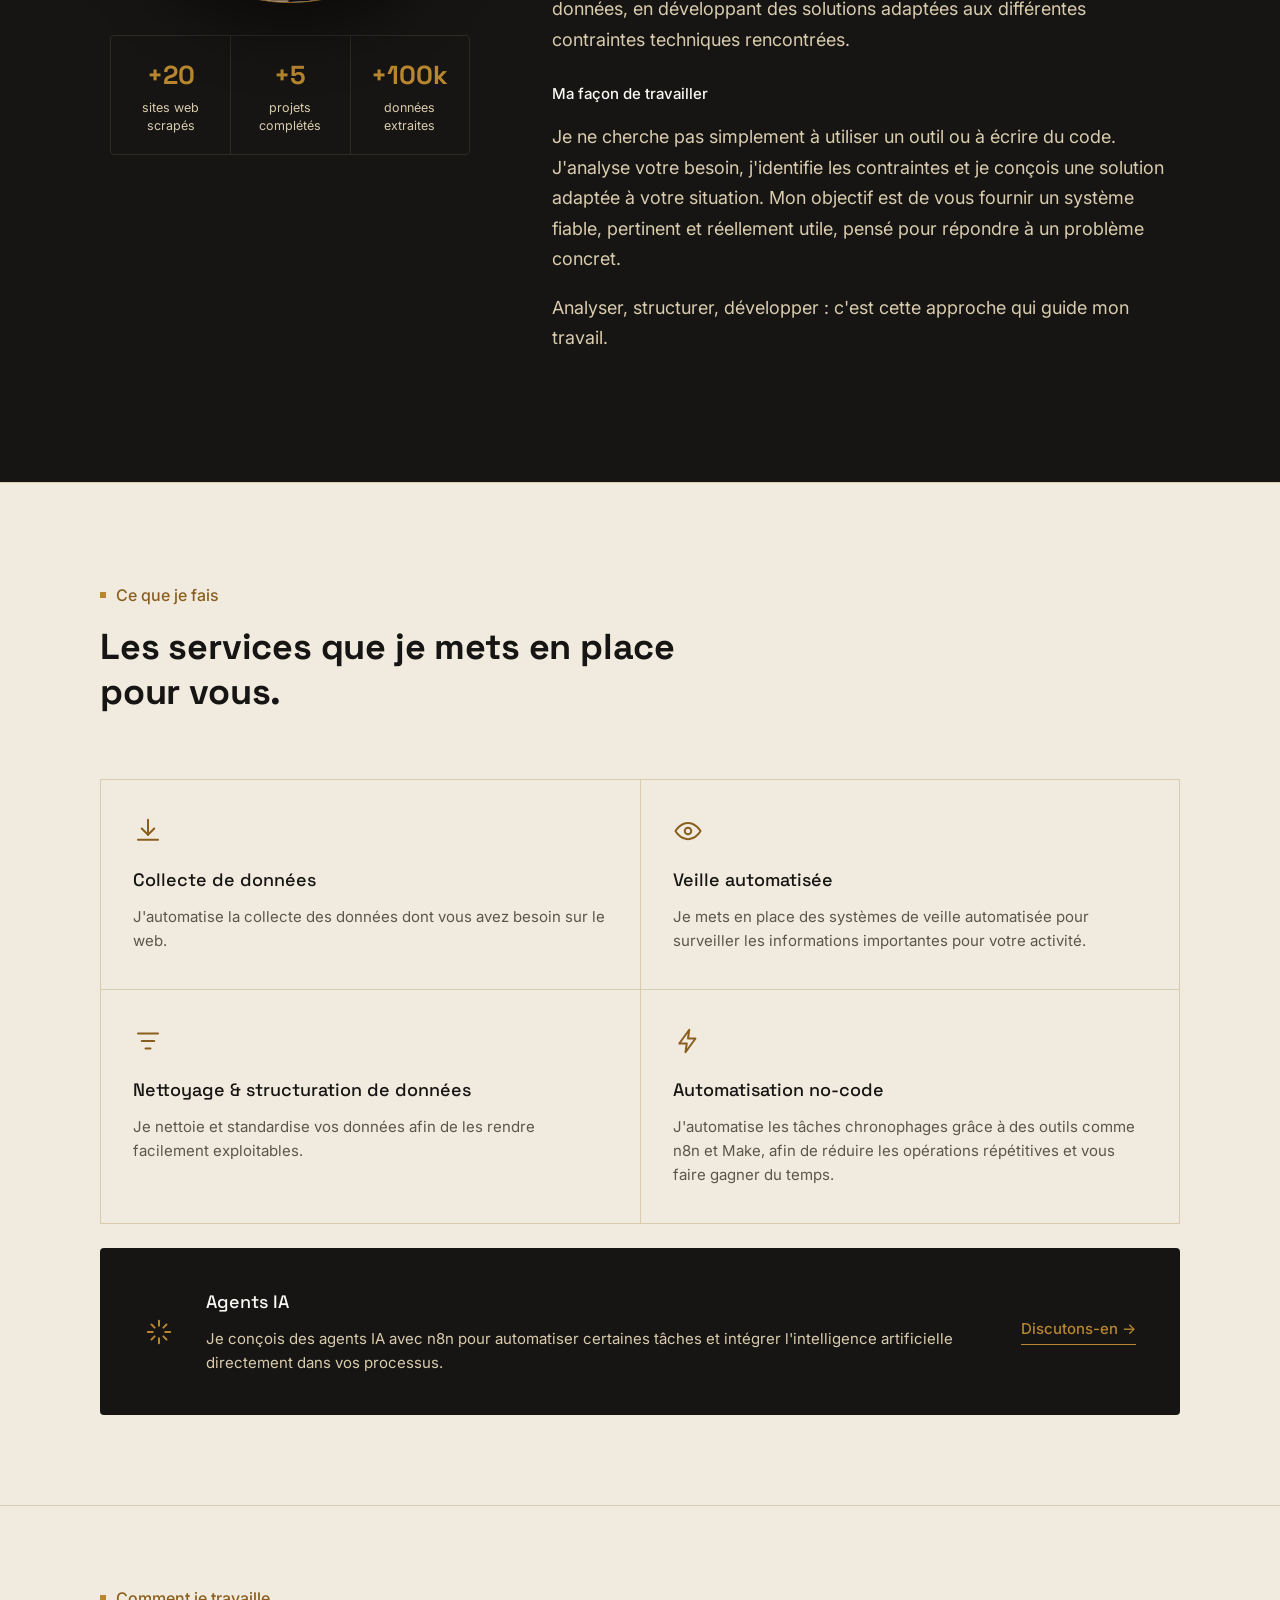
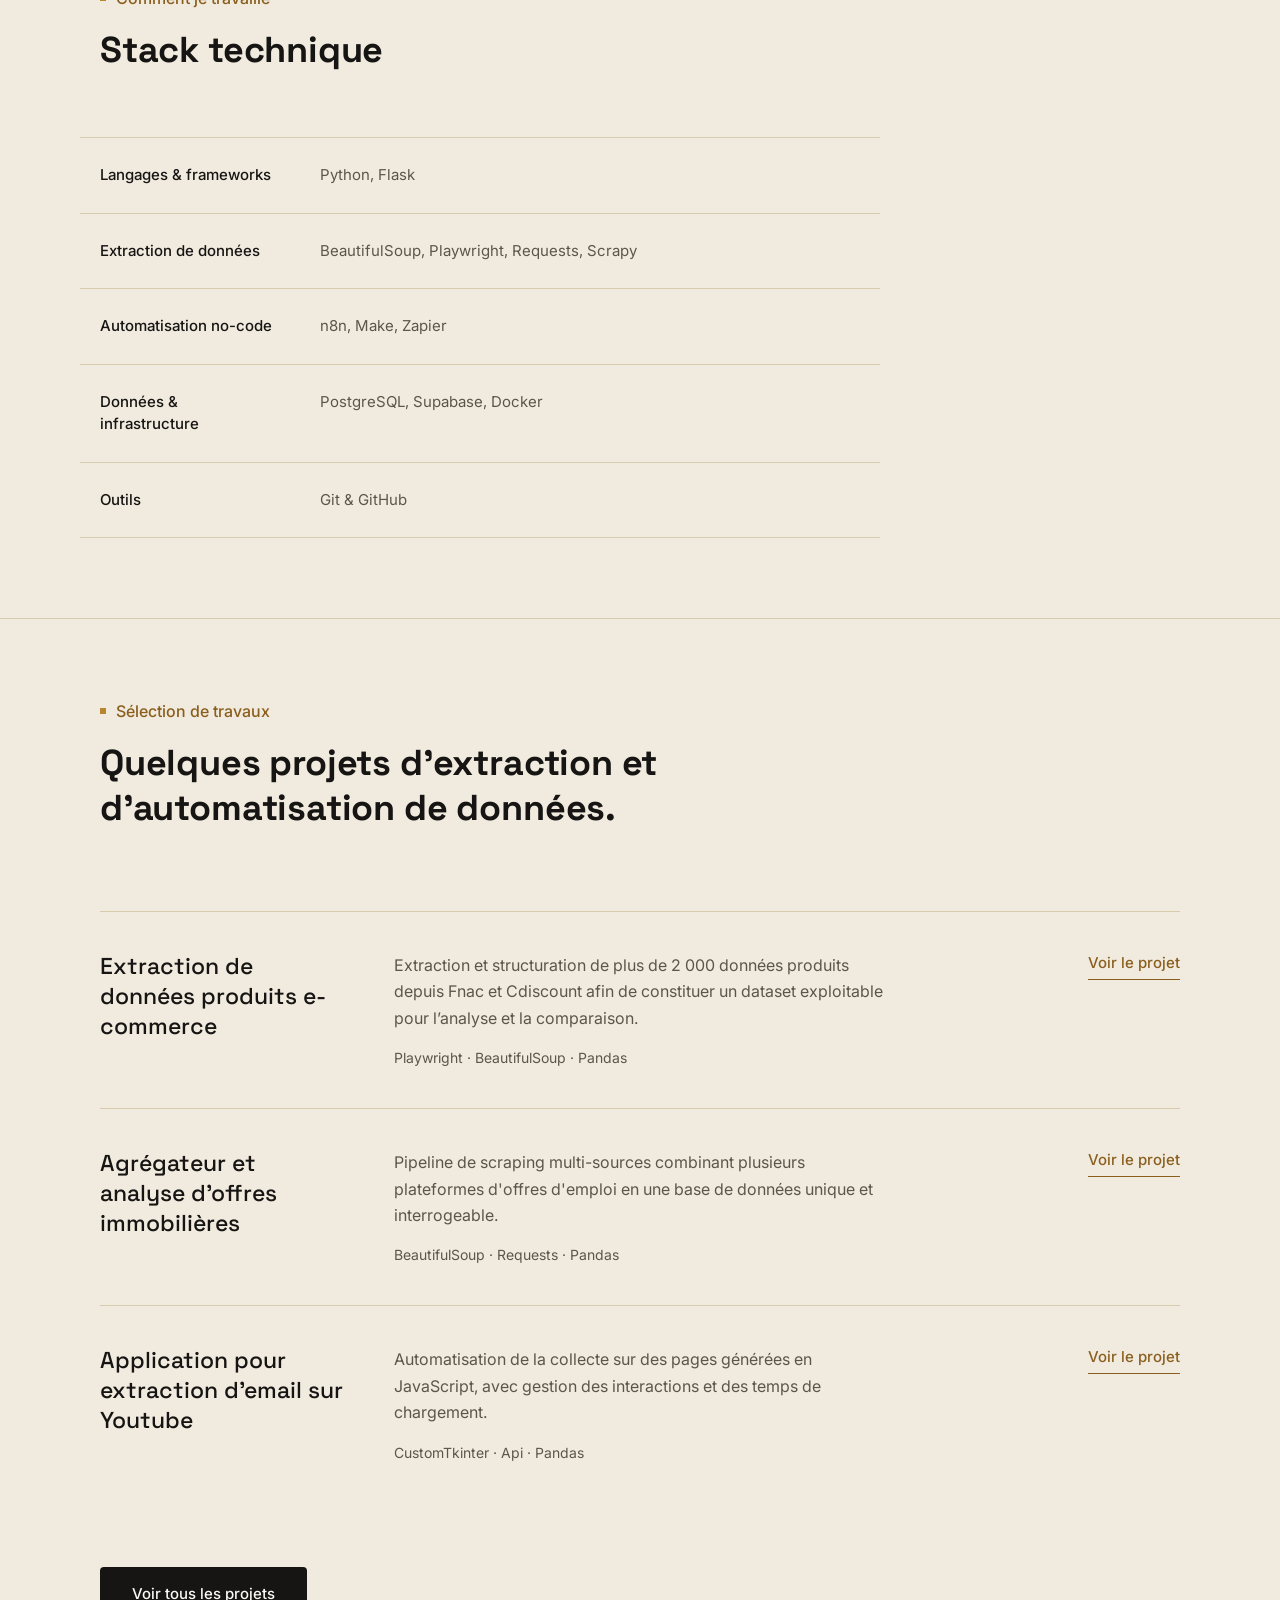
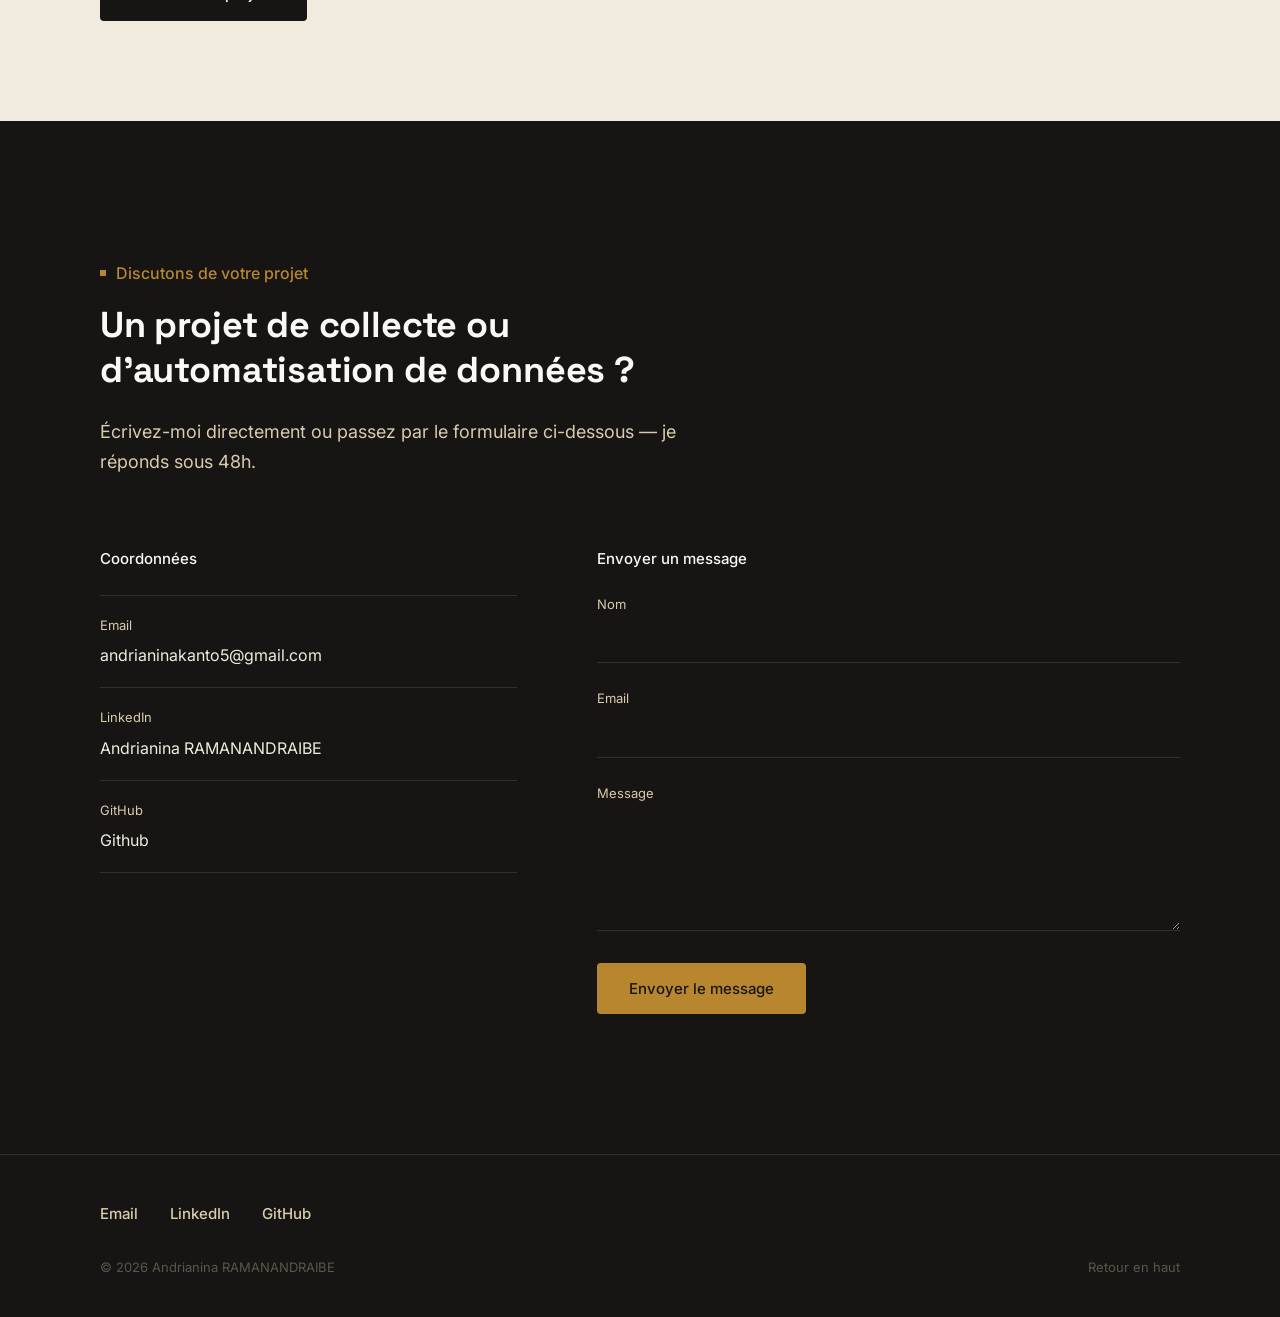
==== commit 49603899: "Amélioration design" ====
--- a/index.html
+++ b/index.html
@@ -59,6 +59,7 @@
         <li><a href="#top">Accueil</a></li>
         <li><a href="projects.html">Projets</a></li>
         <li><a href="#a-propos">À propos</a></li>
+        <li><a href="#services">Services</a></li>
         <li><a href="#contact">Contact</a></li>
       </ul>
     </nav>
@@ -66,8 +67,7 @@
 
   <section class="hero">
     <div class="hero-content">
-      <p class="hero-intro">Extraction et structuration de données web</p>
-      <h1 class="hero-title">Je transforme le web brut en données exploitables.</h1>
+      <h1 class="hero-title">Je suis <span class="hero-name">Andrianina Ramanandraibe</span>, développeur Python en web scraping et en automatisation no-code.</h1>
       <p class="hero-subtitle">
         Je conçois des scripts de scraping fiables et des pipelines d'automatisation
         pour transformer n'importe quelle page web en données propres,
@@ -82,6 +82,136 @@
     </div>
   </section>
 
+  <section class="about" id="a-propos">
+    <div class="about-inner">
+
+      <div class="about-visual">
+        <div class="photo-frame photo-frame-circle has-photo">
+          <img src="assets/img3.jpeg" alt="Photo de profil d'Andrianina RAMANANDRAIBE">
+          <span>Photo</span>
+        </div>
+
+        <div class="about-stats">
+          <div class="about-stat">
+            <span class="about-stat-number">+20</span>
+            <span class="about-stat-label">sites web scrapés</span>
+          </div>
+          <div class="about-stat">
+            <span class="about-stat-number">+5</span>
+            <span class="about-stat-label">projets complétés</span>
+          </div>
+          <div class="about-stat">
+            <span class="about-stat-number">+100k</span>
+            <span class="about-stat-label">données extraites</span>
+          </div>
+        </div>
+      </div>
+
+      <div class="about-content">
+        <p class="about-intro">Qui je suis</p>
+        <h2 class="about-title">À propos</h2>
+
+        <p class="about-text">
+          Diplômé en électromécanique et informatique industrielle, je suis également
+          développeur Python autodidacte, avec un intérêt particulier pour l'extraction,
+          la structuration et l'exploitation des données.
+        </p>
+        <p class="about-text">
+          J'ai la conviction que les données sont l'or noir du XXIᵉ siècle. Encore faut-il
+          pouvoir les collecter, les structurer et les transformer en informations réellement
+          exploitables. Au fil de mes projets, j'ai travaillé sur une vingtaine de sites web
+          et extrait plus d'une centaine de milliers de données, en développant des solutions
+          adaptées aux différentes contraintes techniques rencontrées.
+        </p>
+
+        <p class="about-services-label">Ma façon de travailler</p>
+        <p class="about-text">
+          Je ne cherche pas simplement à utiliser un outil ou à écrire du code. J'analyse
+          votre besoin, j'identifie les contraintes et je conçois une solution adaptée à
+          votre situation. Mon objectif est de vous fournir un système fiable, pertinent
+          et réellement utile, pensé pour répondre à un problème concret.
+        </p>
+        <p class="about-text">
+          Analyser, structurer, développer : c'est cette approche qui guide mon travail.
+        </p>
+      </div>
+
+    </div>
+  </section>
+
+  <section class="services" id="services">
+    <p class="services-intro">Ce que je fais</p>
+    <h2 class="services-title">Les services que je mets en place pour vous.</h2>
+
+    <div class="services-grid">
+      <div class="service-card">
+        <div class="service-card-icon">
+          <svg viewBox="0 0 24 24" fill="none" stroke="currentColor" stroke-width="1.6" stroke-linecap="round" stroke-linejoin="round"><path d="M12 3v12"/><path d="M7 10l5 5 5-5"/><path d="M4 19h16"/></svg>
+        </div>
+        <p class="service-card-title">Collecte de données</p>
+        <p class="service-card-text">J'automatise la collecte des données dont vous avez besoin sur le web.</p>
+      </div>
+      <div class="service-card">
+        <div class="service-card-icon">
+          <svg viewBox="0 0 24 24" fill="none" stroke="currentColor" stroke-width="1.6" stroke-linecap="round" stroke-linejoin="round"><path d="M2 12s3.5-6.5 10-6.5S22 12 22 12s-3.5 6.5-10 6.5S2 12 2 12z"/><circle cx="12" cy="12" r="2.6"/></svg>
+        </div>
+        <p class="service-card-title">Veille automatisée</p>
+        <p class="service-card-text">Je mets en place des systèmes de veille automatisée pour surveiller les informations importantes pour votre activité.</p>
+      </div>
+      <div class="service-card">
+        <div class="service-card-icon">
+          <svg viewBox="0 0 24 24" fill="none" stroke="currentColor" stroke-width="1.6" stroke-linecap="round" stroke-linejoin="round"><path d="M4 6h16"/><path d="M7 12h10"/><path d="M10 18h4"/></svg>
+        </div>
+        <p class="service-card-title">Nettoyage & structuration de données</p>
+        <p class="service-card-text">Je nettoie et standardise vos données afin de les rendre facilement exploitables.</p>
+      </div>
+      <div class="service-card">
+        <div class="service-card-icon">
+          <svg viewBox="0 0 24 24" fill="none" stroke="currentColor" stroke-width="1.6" stroke-linecap="round" stroke-linejoin="round"><path d="M13 3 5 14h6l-1 7 8-11h-6l1-7z"/></svg>
+        </div>
+        <p class="service-card-title">Automatisation no-code</p>
+        <p class="service-card-text">J'automatise les tâches chronophages grâce à des outils comme n8n et Make, afin de réduire les opérations répétitives et vous faire gagner du temps.</p>
+      </div>
+    </div>
+
+    <div class="service-card-featured">
+      <div class="service-card-icon">
+        <svg viewBox="0 0 24 24" fill="none" stroke="currentColor" stroke-width="1.6" stroke-linecap="round" stroke-linejoin="round"><path d="M12 3v4M12 17v4M3 12h4M17 12h4M6 6l2.5 2.5M15.5 15.5 18 18M18 6l-2.5 2.5M8.5 15.5 6 18"/></svg>
+      </div>
+      <div class="service-card-featured-text">
+        <p class="service-card-title">Agents IA</p>
+        <p class="service-card-text">Je conçois des agents IA avec n8n pour automatiser certaines tâches et intégrer l'intelligence artificielle directement dans vos processus.</p>
+      </div>
+      <a href="#contact" class="service-card-cta">Discutons-en →</a>
+    </div>
+  </section>
+
+  <section class="stack" id="stack">
+    <p class="stack-intro">Comment je travaille</p>
+    <h2 class="stack-title">Stack technique</h2>
+
+    <div class="stack-row">
+      <div class="stack-label">Langages & frameworks</div>
+      <div class="stack-items">Python, Flask</div>
+    </div>
+    <div class="stack-row">
+      <div class="stack-label">Extraction de données</div>
+      <div class="stack-items">BeautifulSoup, Playwright, Requests, Scrapy</div>
+    </div>
+    <div class="stack-row">
+      <div class="stack-label">Automatisation no-code</div>
+      <div class="stack-items">n8n, Make, Zapier</div>
+    </div>
+    <div class="stack-row">
+      <div class="stack-label">Données & infrastructure</div>
+      <div class="stack-items">PostgreSQL, Supabase, Docker</div>
+    </div>
+    <div class="stack-row">
+      <div class="stack-label">Outils</div>
+      <div class="stack-items">Git & GitHub</div>
+    </div>
+  </section>
+
   <section class="projects" id="projets">
     <p class="projects-intro">Sélection de travaux</p>
     <h2 class="projects-title">Quelques projets d'extraction et d'automatisation de données.</h2>
@@ -122,77 +252,6 @@
     </div>
 
     <a href="projects.html" class="hero-cta projects-view-all">Voir tous les projets</a>
-  </section>
-
-  <section class="about" id="a-propos">
-    <div>
-      <p class="about-intro">Qui je suis</p>
-      <h2 class="about-title">À propos</h2>
-
-      <p class="about-text">
-        Diplômé en électromécanique et informatique industrielle, je suis également
-        développeur Python autodidacte, avec un intérêt particulier pour l'extraction,
-        la structuration et l'exploitation des données.
-      </p>
-      <p class="about-text">
-        J'ai la conviction que les données sont l'or noir du XXIᵉ siècle. Encore faut-il
-        pouvoir les collecter, les structurer et les transformer en informations réellement
-        exploitables. Au fil de mes projets, j'ai travaillé sur une vingtaine de sites web
-        et extrait plus d'une centaine de milliers de données, en développant des solutions
-        adaptées aux différentes contraintes techniques rencontrées.
-      </p>
-
-      <p class="about-services-label">Ma façon de travailler</p>
-      <p class="about-text">
-        Je ne cherche pas simplement à utiliser un outil ou à écrire du code. J'analyse
-        votre besoin, j'identifie les contraintes et je conçois une solution adaptée à
-        votre situation. Mon objectif est de vous fournir un système fiable, pertinent
-        et réellement utile, pensé pour répondre à un problème concret.
-      </p>
-      <p class="about-text">
-        Analyser, structurer, développer : c'est cette approche qui guide mon travail.
-      </p>
-
-      <p class="about-services-label">Ce que je fais réellement</p>
-      <ul class="about-services">
-        <li>J'automatise la collecte des données dont vous avez besoin sur le web.</li>
-        <li>Je mets en place des systèmes de veille automatisée pour surveiller les informations importantes pour votre activité.</li>
-        <li>Je nettoie et standardise vos données afin de les rendre facilement exploitables.</li>
-        <li>J'automatise les tâches chronophages grâce à des outils comme n8n et Make, afin de réduire les opérations répétitives et vous faire gagner du temps.</li>
-        <li>Je conçois des agents IA avec n8n pour automatiser certaines tâches et intégrer l'intelligence artificielle directement dans vos processus.</li>
-      </ul>
-    </div>
-
-    <div class="photo-frame has-photo">
-      <img src="assets/img3.jpeg" alt="Photo de profil d'Andrianina RAMANANDRAIBE">
-      <span>Photo</span> 
-    </div>
-  </section>
-
-  <section class="stack" id="stack">
-    <p class="stack-intro">Comment je travaille</p>
-    <h2 class="stack-title">Stack technique</h2>
-
-    <div class="stack-row">
-      <div class="stack-label">Langages & frameworks</div>
-      <div class="stack-items">Python, Flask</div>
-    </div>
-    <div class="stack-row">
-      <div class="stack-label">Extraction de données</div>
-      <div class="stack-items">BeautifulSoup, Playwright, Requests, Scrapy</div>
-    </div>
-    <div class="stack-row">
-      <div class="stack-label">Automatisation no-code</div>
-      <div class="stack-items">n8n, Make, Zapier</div>
-    </div>
-    <div class="stack-row">
-      <div class="stack-label">Données & infrastructure</div>
-      <div class="stack-items">PostgreSQL, Supabase, Docker</div>
-    </div>
-    <div class="stack-row">
-      <div class="stack-label">Outils</div>
-      <div class="stack-items">Git & GitHub</div>
-    </div>
   </section>
 
   <section class="contact" id="contact">
--- a/style.css
+++ b/style.css
@@ -12,6 +12,9 @@
   --gold-dark: #8A5F1E;
 
   --white: #FBF9F5;
+
+  /* lignes discrètes sur fond sombre (header, footer, contact, à propos) */
+  --dark-line: #2E2A24;
 }
 
 * {
@@ -131,6 +134,7 @@
 .hero-intro,
 .projects-intro,
 .about-intro,
+.services-intro,
 .stack-intro,
 .contact-intro {
   display: flex;
@@ -141,6 +145,7 @@
 .hero-intro::before,
 .projects-intro::before,
 .about-intro::before,
+.services-intro::before,
 .stack-intro::before,
 .contact-intro::before {
   content: "";
@@ -178,6 +183,22 @@
   letter-spacing: -0.01em;
   color: var(--black);
   margin-bottom: 26px;
+}
+
+.hero-name {
+  position: relative;
+  display: inline-block;
+  color: var(--gold-dark);
+}
+
+.hero-name::after {
+  content: "";
+  position: absolute;
+  left: 0;
+  bottom: -4px;
+  width: 100%;
+  height: 4px;
+  background-color: var(--gold);
 }
 
 .hero-subtitle {
@@ -276,7 +297,7 @@
    ========================================================= */
 
 .projects {
-  padding: 140px 100px;
+  padding: 80px 100px 100px;
   border-top: 1px solid var(--beige-line);
 }
 
@@ -371,25 +392,96 @@
    ========================================================= */
 
 .about {
-  padding: 140px 100px;
-  border-top: 1px solid var(--beige-line);
+  background-color: var(--black);
+  padding: 110px 100px;
+}
+
+.about-inner {
+  max-width: 1240px;
+  margin: 0 auto;
   display: grid;
-  grid-template-columns: 1fr 380px;
-  gap: 64px;
+  grid-template-columns: 380px 1fr;
+  gap: 72px;
   align-items: start;
 }
 
-.about .photo-frame {
+
+/* ---- Colonne visuelle : photo + chiffres clés ---- */
+
+.about-visual {
+  display: flex;
+  flex-direction: column;
+  gap: 32px;
+}
+
+.about-visual .photo-frame {
   width: 100%;
-  aspect-ratio: 4 / 5;
-  position: sticky;
-  top: 40px;
-}
+  max-width: 360px;
+  margin: 0 auto;
+  border-color: var(--gold-dark);
+  box-shadow: 0 30px 60px rgba(0, 0, 0, 0.45);
+}
+
+.about-visual .photo-frame img {
+  padding: 0;
+  object-fit: cover;
+}
+
+.photo-frame-circle {
+  aspect-ratio: 1 / 1;
+  border-radius: 50%;
+  background-image: none;
+}
+
+.photo-frame-circle::after {
+  border-radius: 50%;
+}
+
+.about-stats {
+  display: grid;
+  grid-template-columns: repeat(3, 1fr);
+  width: 100%;
+  max-width: 360px;
+  margin: 0 auto;
+  border: 1px solid var(--dark-line);
+  border-radius: 4px;
+  overflow: hidden;
+}
+
+.about-stat {
+  display: flex;
+  flex-direction: column;
+  align-items: center;
+  gap: 4px;
+  text-align: center;
+  padding: 20px 8px;
+  border-left: 1px solid var(--dark-line);
+}
+
+.about-stat:first-child {
+  border-left: none;
+}
+
+.about-stat-number {
+  font-family: 'Space Grotesk', sans-serif;
+  font-size: 26px;
+  font-weight: 700;
+  color: var(--gold);
+}
+
+.about-stat-label {
+  font-size: 12.5px;
+  line-height: 1.4;
+  color: var(--beige-line);
+}
+
+
+/* ---- Colonne texte ---- */
 
 .about-intro {
   font-size: 16px;
   font-weight: 500;
-  color: var(--gold-dark);
+  color: var(--gold);
   margin-bottom: 18px;
 }
 
@@ -397,51 +489,147 @@
   font-family: 'Space Grotesk', sans-serif;
   font-size: 36px;
   font-weight: 700;
-  color: var(--black);
+  color: var(--white);
   max-width: 700px;
   line-height: 1.25;
   letter-spacing: -0.005em;
-  margin-bottom: 36px;
+  margin-bottom: 32px;
 }
 
 .about-text {
   font-size: 18px;
   line-height: 1.7;
-  color: var(--charcoal);
-  max-width: 660px;
+  color: var(--beige-line);
+  max-width: 620px;
   margin-bottom: 18px;
 }
 
 .about-services-label {
   font-size: 15px;
   font-weight: 500;
-  color: var(--black);
+  color: var(--white);
   margin-top: 28px;
   margin-bottom: 16px;
 }
 
-.about-services {
-  list-style: none;
-  max-width: 660px;
-  margin-bottom: 0;
-}
-
-.about-services li {
+/* =========================================================
+   SERVICES
+   ========================================================= */
+
+.services {
+  padding: 100px 100px 90px;
+  border-top: 1px solid var(--beige-line);
+}
+
+.services-intro {
   font-size: 16px;
+  font-weight: 500;
+  color: var(--gold-dark);
+  margin-bottom: 18px;
+}
+
+.services-title {
+  font-family: 'Space Grotesk', sans-serif;
+  font-size: 36px;
+  font-weight: 700;
+  color: var(--black);
+  max-width: 600px;
+  line-height: 1.25;
+  letter-spacing: -0.005em;
+  margin-bottom: 64px;
+}
+
+.services-grid {
+  display: grid;
+  grid-template-columns: repeat(2, 1fr);
+  gap: 1px;
+  background-color: var(--beige-line);
+  border: 1px solid var(--beige-line);
+}
+
+.service-card {
+  background-color: var(--beige);
+  padding: 36px 32px;
+  transition: background-color 0.2s ease, box-shadow 0.2s ease;
+}
+
+.service-card:hover {
+  background-color: var(--white);
+  box-shadow: inset 3px 0 0 var(--gold);
+}
+
+.service-card-icon {
+  width: 30px;
+  height: 30px;
+  margin-bottom: 20px;
+  color: var(--gold-dark);
+}
+
+.service-card-icon svg {
+  display: block;
+  width: 100%;
+  height: 100%;
+}
+
+.service-card-title {
+  font-family: 'Space Grotesk', sans-serif;
+  font-size: 18px;
+  font-weight: 500;
+  color: var(--black);
+  margin-bottom: 12px;
+}
+
+.service-card-text {
+  font-size: 15px;
   line-height: 1.6;
   color: var(--charcoal);
-  padding: 18px 0;
-  border-top: 1px solid var(--beige-line);
-  transition: padding-left 0.2s ease, color 0.2s ease;
-}
-
-.about-services li:last-child {
-  border-bottom: 1px solid var(--beige-line);
-}
-
-.about-services li:hover {
-  padding-left: 12px;
-  color: var(--black);
+}
+
+
+/* ---- Service mis en avant : agents IA ---- */
+
+.service-card-featured {
+  margin-top: 24px;
+  background-color: var(--black);
+  border-radius: 4px;
+  padding: 40px 44px;
+  display: flex;
+  align-items: center;
+  gap: 32px;
+  flex-wrap: wrap;
+}
+
+.service-card-featured .service-card-icon {
+  margin-bottom: 0;
+  color: var(--gold);
+  flex-shrink: 0;
+}
+
+.service-card-featured-text {
+  flex: 1 1 320px;
+}
+
+.service-card-featured .service-card-title {
+  color: var(--white);
+}
+
+.service-card-featured .service-card-text {
+  color: var(--beige-line);
+}
+
+.service-card-cta {
+  font-size: 15px;
+  font-weight: 500;
+  color: var(--gold);
+  border-bottom: 1px solid var(--gold);
+  padding-bottom: 4px;
+  white-space: nowrap;
+  transition: color 0.2s ease, border-color 0.2s ease;
+}
+
+.service-card-cta:hover {
+  color: var(--white);
+  border-color: var(--white);
 }
 
 
@@ -450,7 +638,7 @@
    ========================================================= */
 
 .stack {
-  padding: 140px 100px;
+  padding: 80px 100px 80px;
   border-top: 1px solid var(--beige-line);
 }
 
@@ -1088,6 +1276,7 @@
   }
 
   .projects,
+  .services,
   .stack,
   .contact {
     padding: 64px 24px;
@@ -1095,20 +1284,30 @@
 
   .about {
     padding: 64px 24px;
+  }
+
+  .about-inner {
     grid-template-columns: 1fr;
-    gap: 32px;
-  }
-
-  .about .photo-frame {
+    gap: 40px;
+  }
+
+  .about-visual .photo-frame {
     width: 160px;
-    height: 160px;
-    aspect-ratio: auto;
-    order: -1;
-    position: static;
+    max-width: 160px;
+  }
+
+  .services-grid {
+    grid-template-columns: 1fr;
+  }
+
+  .service-card-featured {
+    align-items: flex-start;
+    padding: 32px 24px;
   }
 
   .projects-title,
   .about-title,
+  .services-title,
   .stack-title,
   .contact-title {
     font-size: 28px;
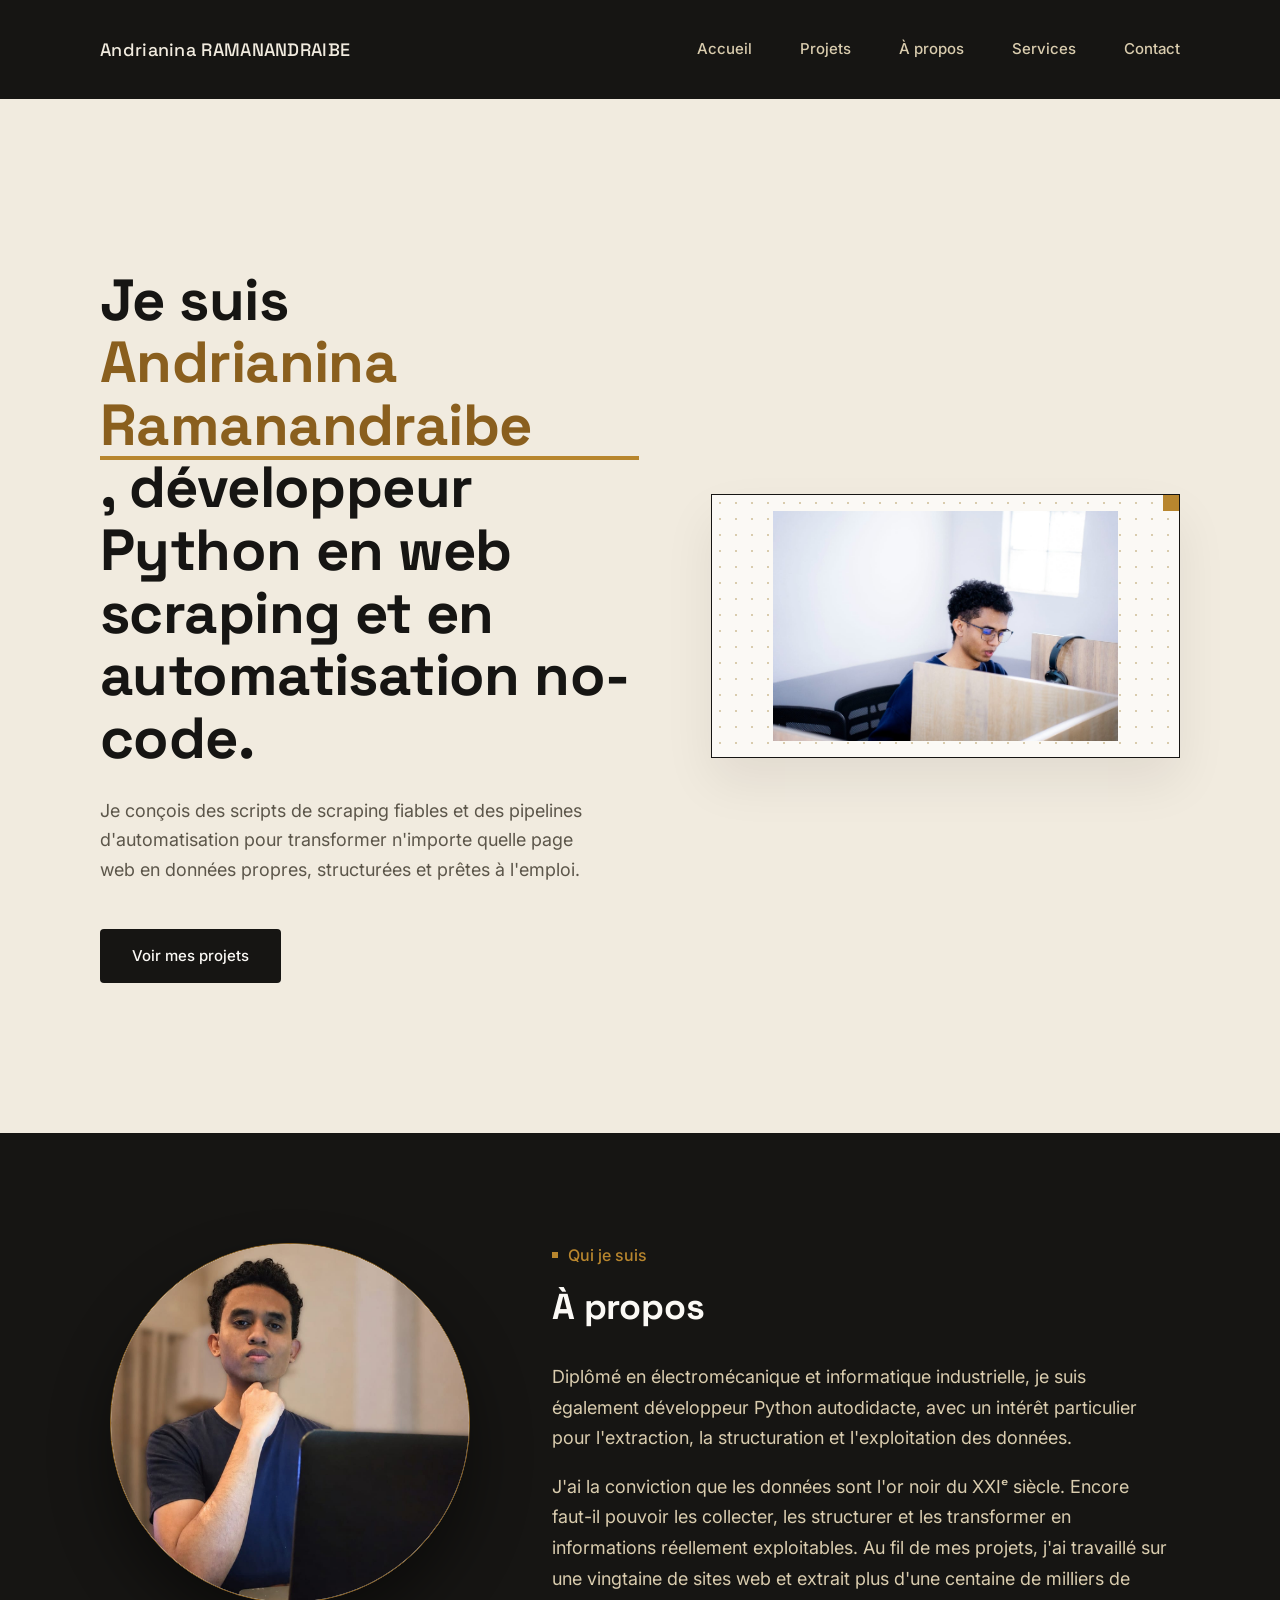
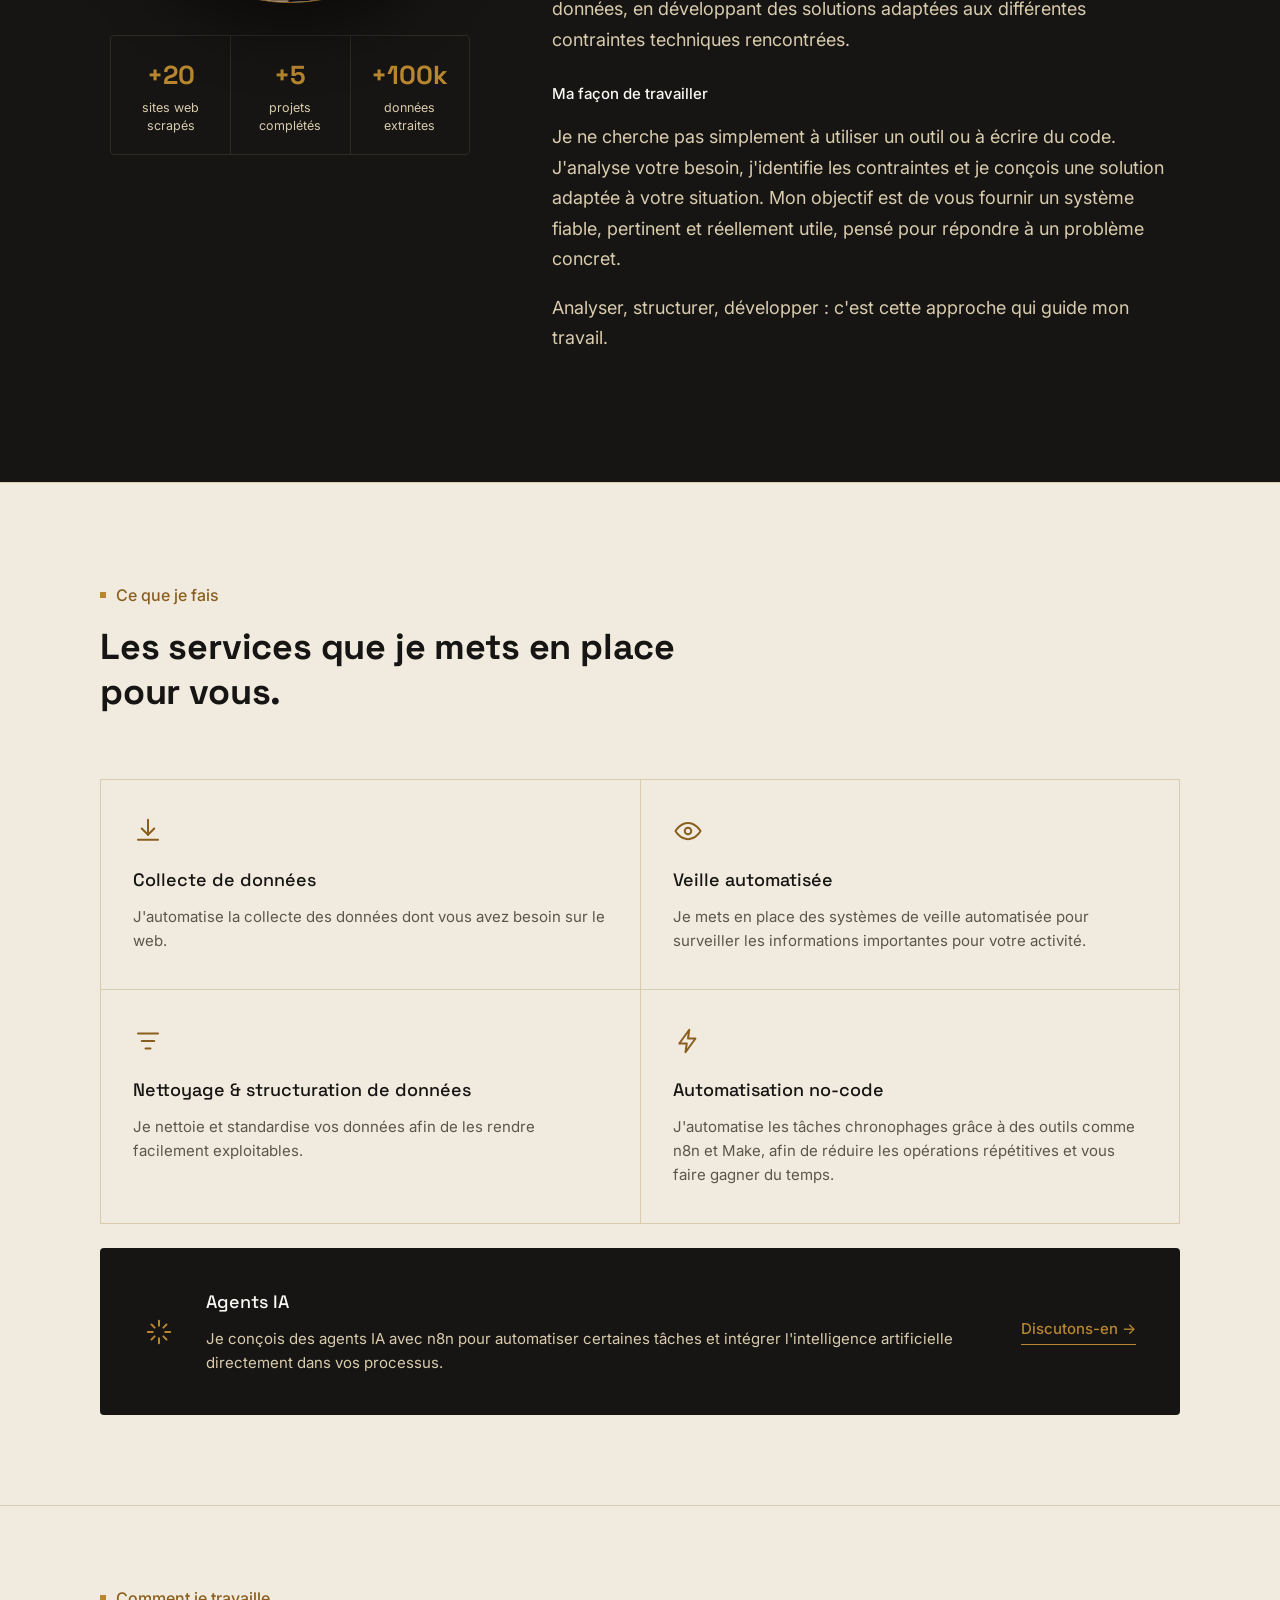
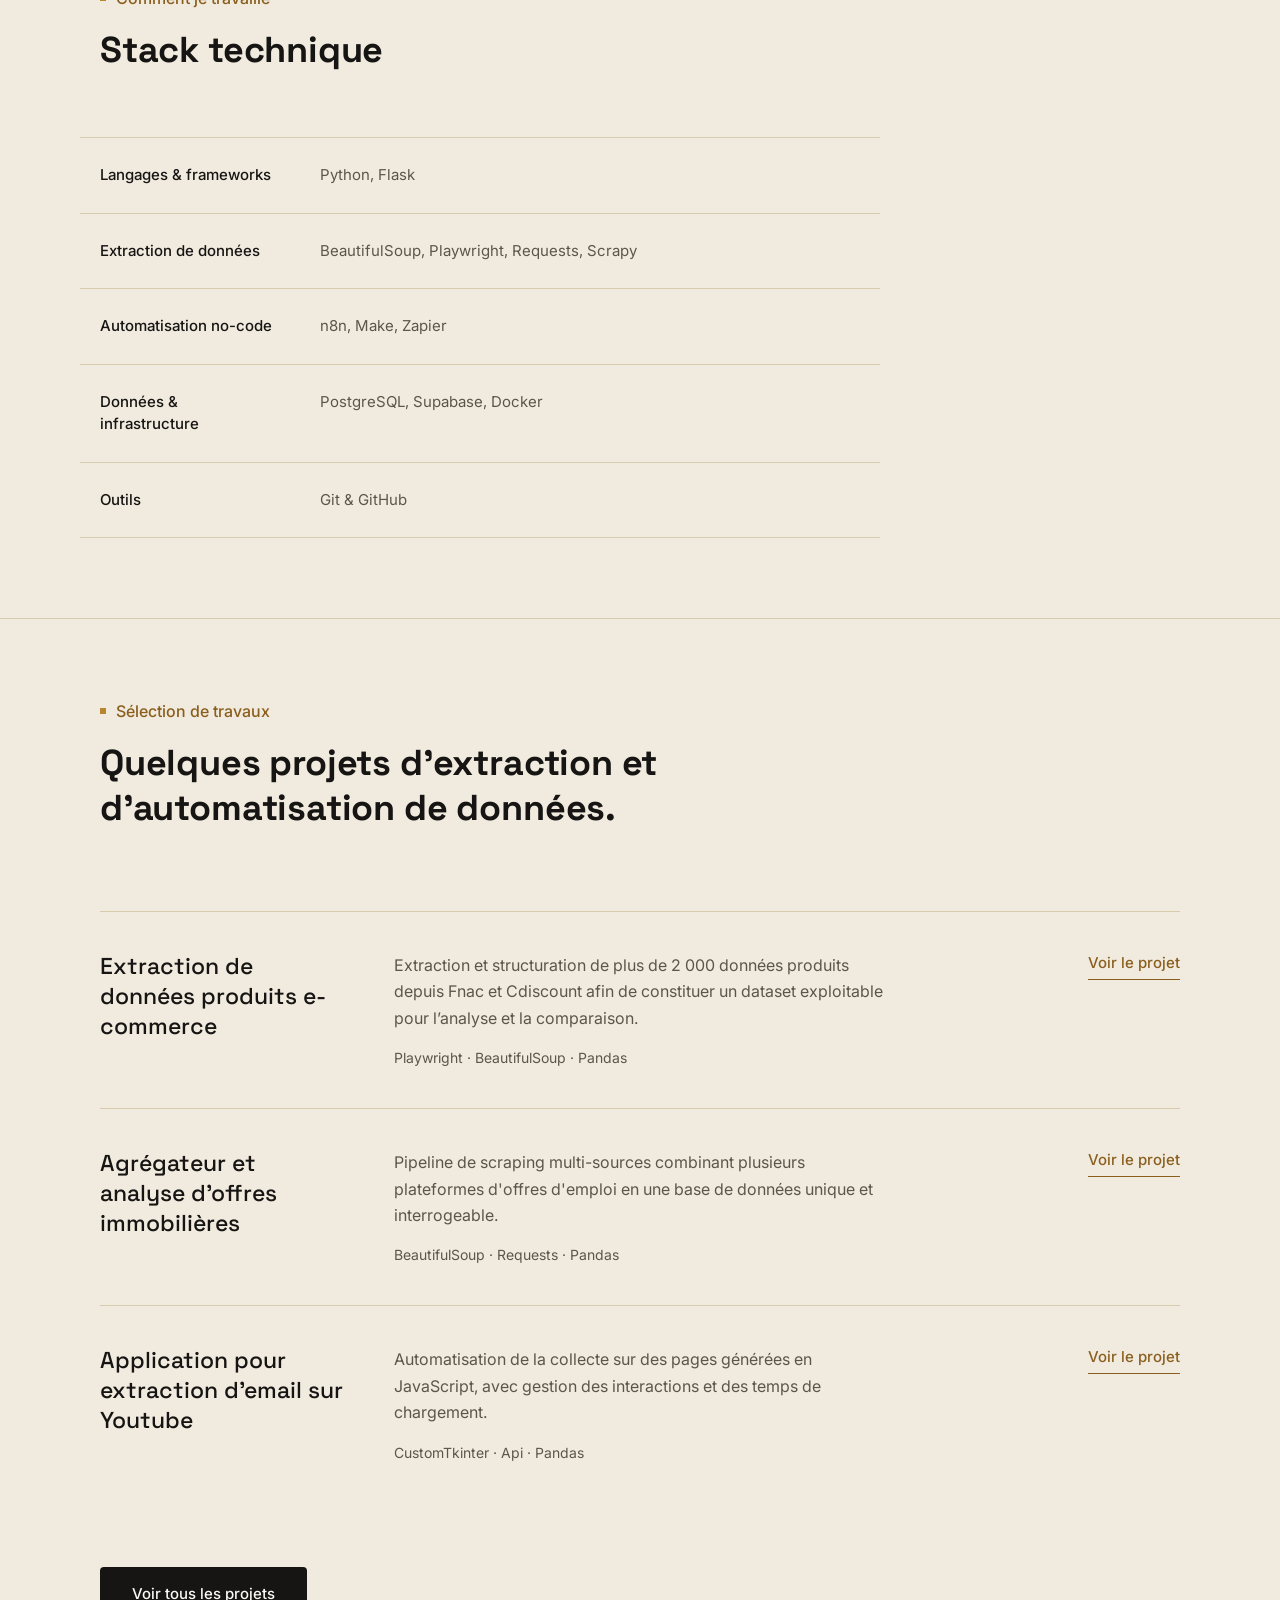
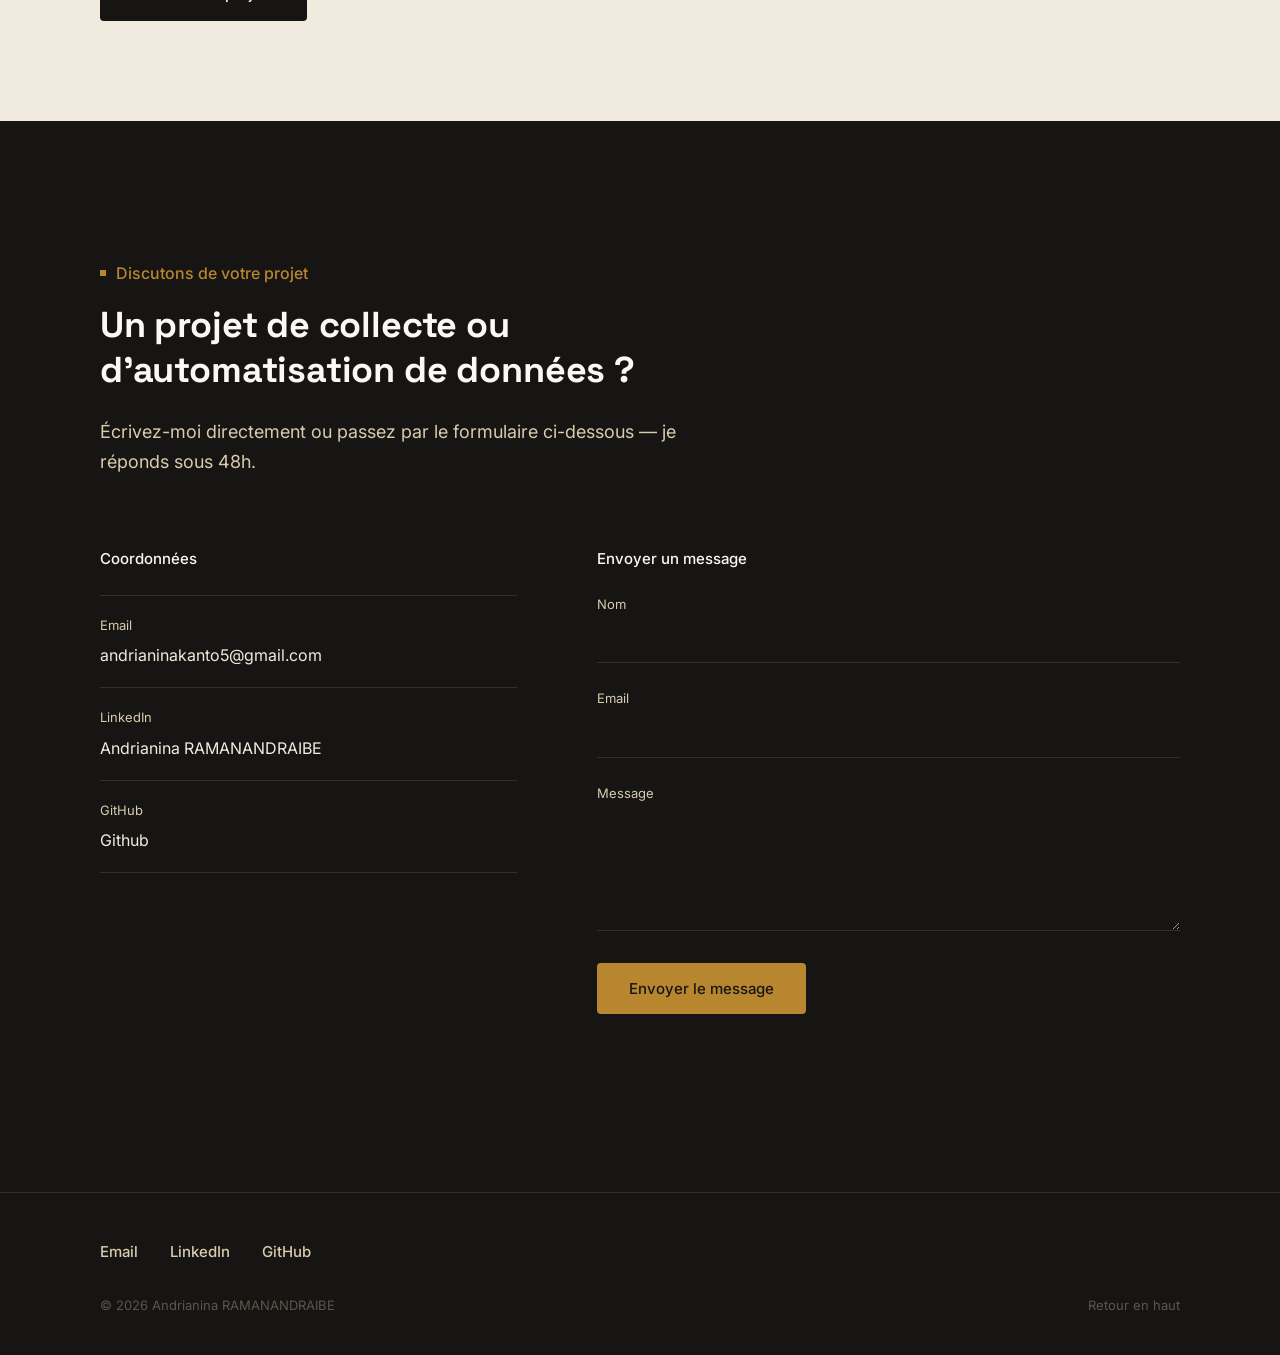
==== commit 65bba9f2: "Configuration formulaire" ====
--- a/index.html
+++ b/index.html
@@ -284,7 +284,7 @@
 
       <div class="contact-form-wrapper">
         <p class="contact-form-label">Envoyer un message</p>
-        <form class="contact-form" action="https://formspree.io/f/VOTRE_ID_FORMSPREE" method="POST">
+        <form class="contact-form" id="contact-form" action="https://hook.eu1.make.com/sp8oimn38s3gdvn7bfouembjxuja549e" method="POST" novalidate>
 
           <div class="field">
             <label for="name">Nom</label>
@@ -302,6 +302,7 @@
           </div>
 
           <button type="submit">Envoyer le message</button>
+          <p class="form-status" id="form-status" role="status" aria-live="polite"></p>
         </form>
       </div>
 
@@ -319,6 +320,42 @@
       <a href="#top">Retour en haut</a>
     </div>
   </footer>
+  <script>
+    (function () {
+      var form = document.getElementById('contact-form');
+      var status = document.getElementById('form-status');
+      var button = form.querySelector('button[type="submit"]');
+      var defaultLabel = button.textContent;
+
+      form.addEventListener('submit', function (event) {
+        event.preventDefault();
+
+        status.textContent = '';
+        status.classList.remove('form-status--success', 'form-status--error');
+        button.disabled = true;
+        button.textContent = 'Envoi en cours…';
+
+        fetch(form.action, {
+          method: 'POST',
+          body: new FormData(form)
+        })
+          .then(function (response) {
+            if (!response.ok) throw new Error('Réponse invalide');
+            form.reset();
+            status.textContent = 'Message envoyé, merci ! Je vous réponds sous 48h.';
+            status.classList.add('form-status--success');
+          })
+          .catch(function () {
+            status.textContent = "L'envoi a échoué. Réessayez, ou écrivez-moi directement à andrianinakanto5@gmail.com.";
+            status.classList.add('form-status--error');
+          })
+          .finally(function () {
+            button.disabled = false;
+            button.textContent = defaultLabel;
+          });
+      });
+    })();
+  </script>
 
 </body>
 </html>
--- a/style.css
+++ b/style.css
@@ -829,6 +829,26 @@
   transform: translateY(0);
 }
 
+.contact-form button:disabled {
+  cursor: not-allowed;
+  opacity: 0.6;
+  transform: none;
+}
+
+.form-status {
+  font-size: 14px;
+  margin-top: 20px;
+  min-height: 18px;
+}
+
+.form-status--success {
+  color: var(--gold);
+}
+
+.form-status--error {
+  color: #C97A5B;
+}
+
 
 /* =========================================================
    FIL D'ARIANE
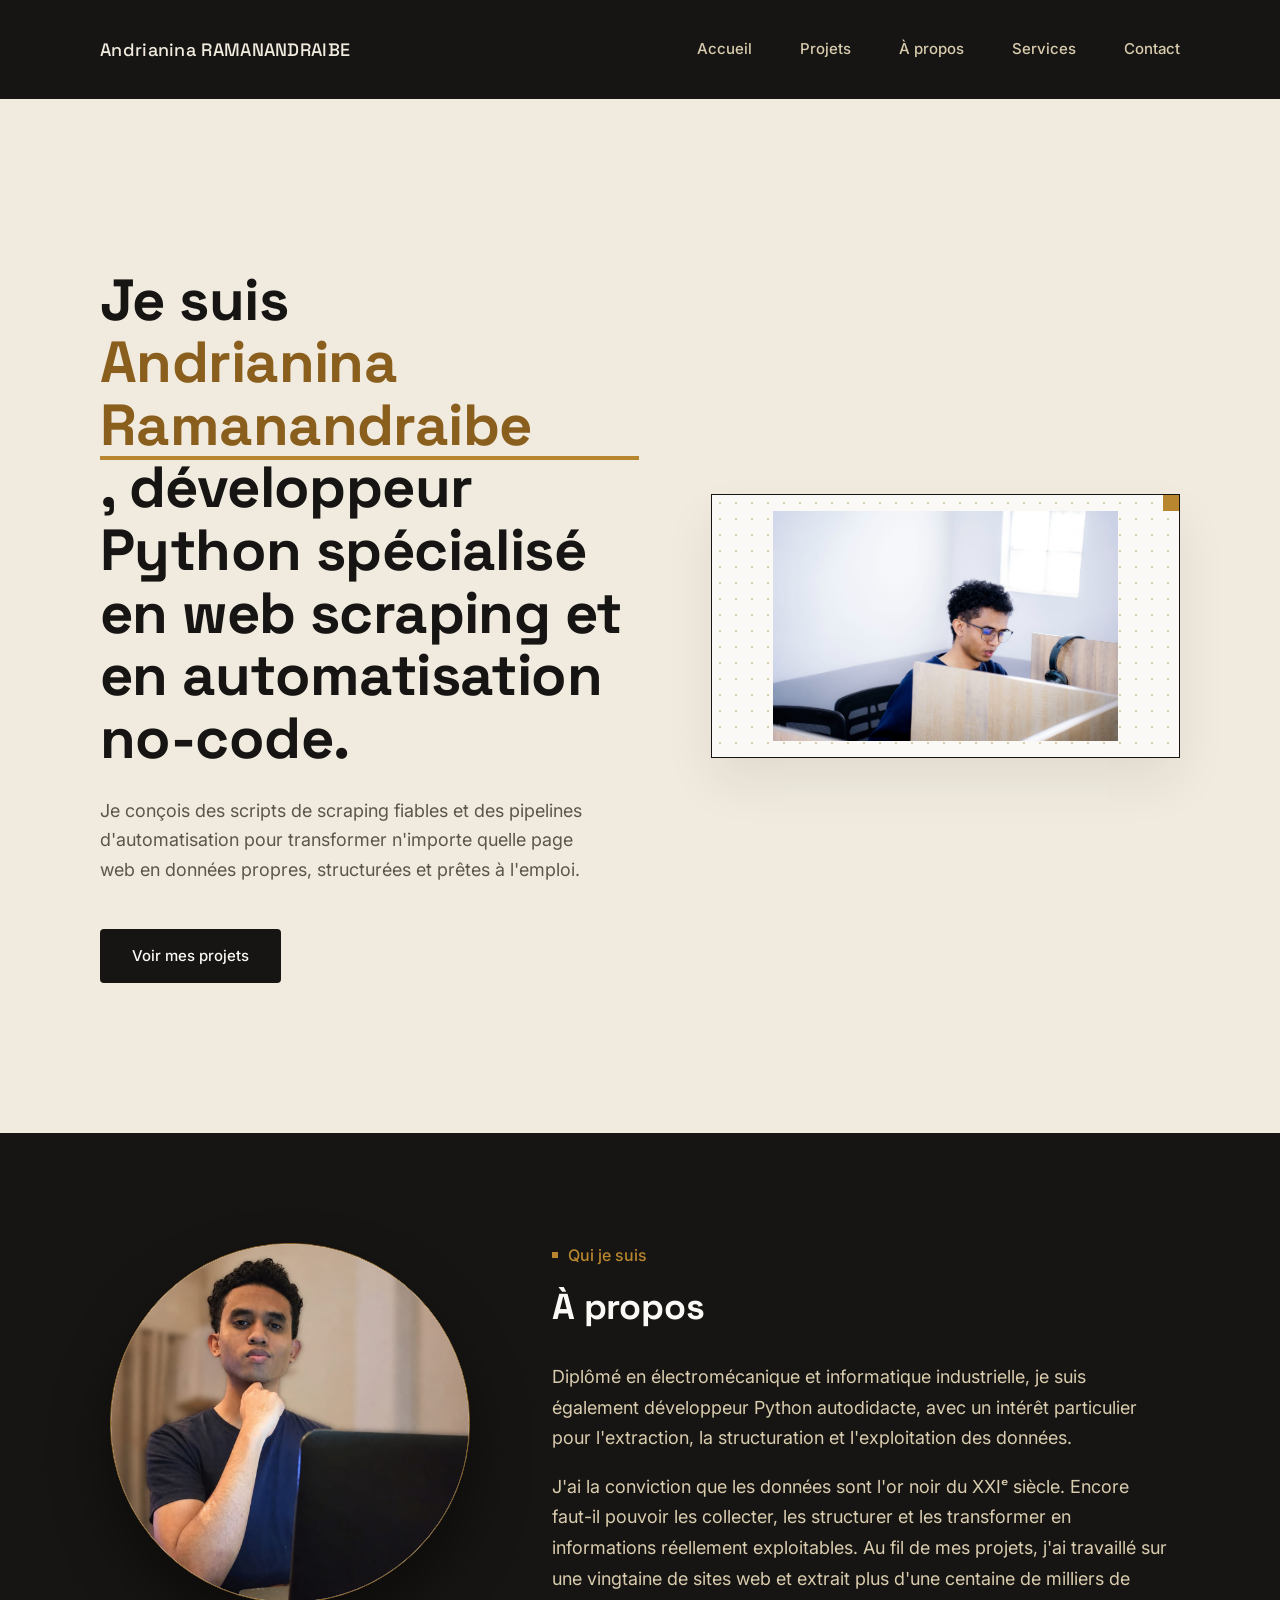
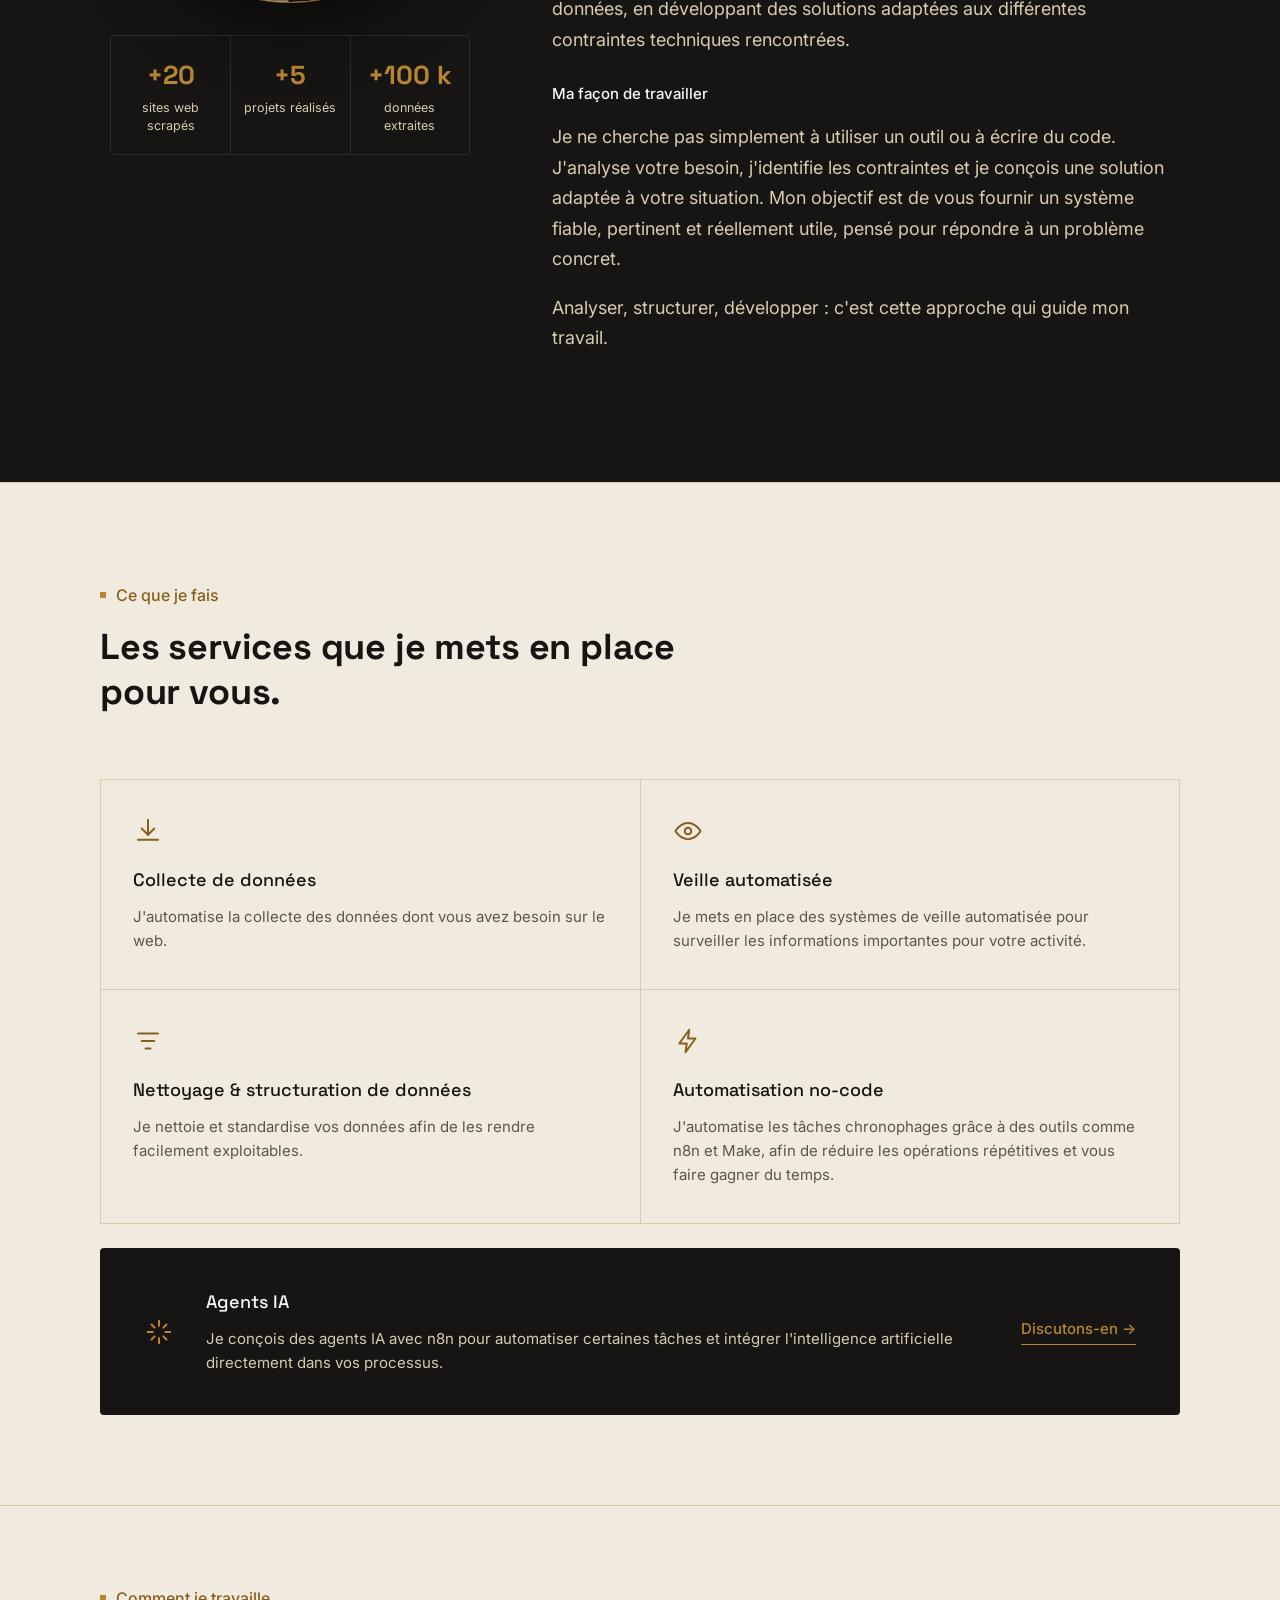
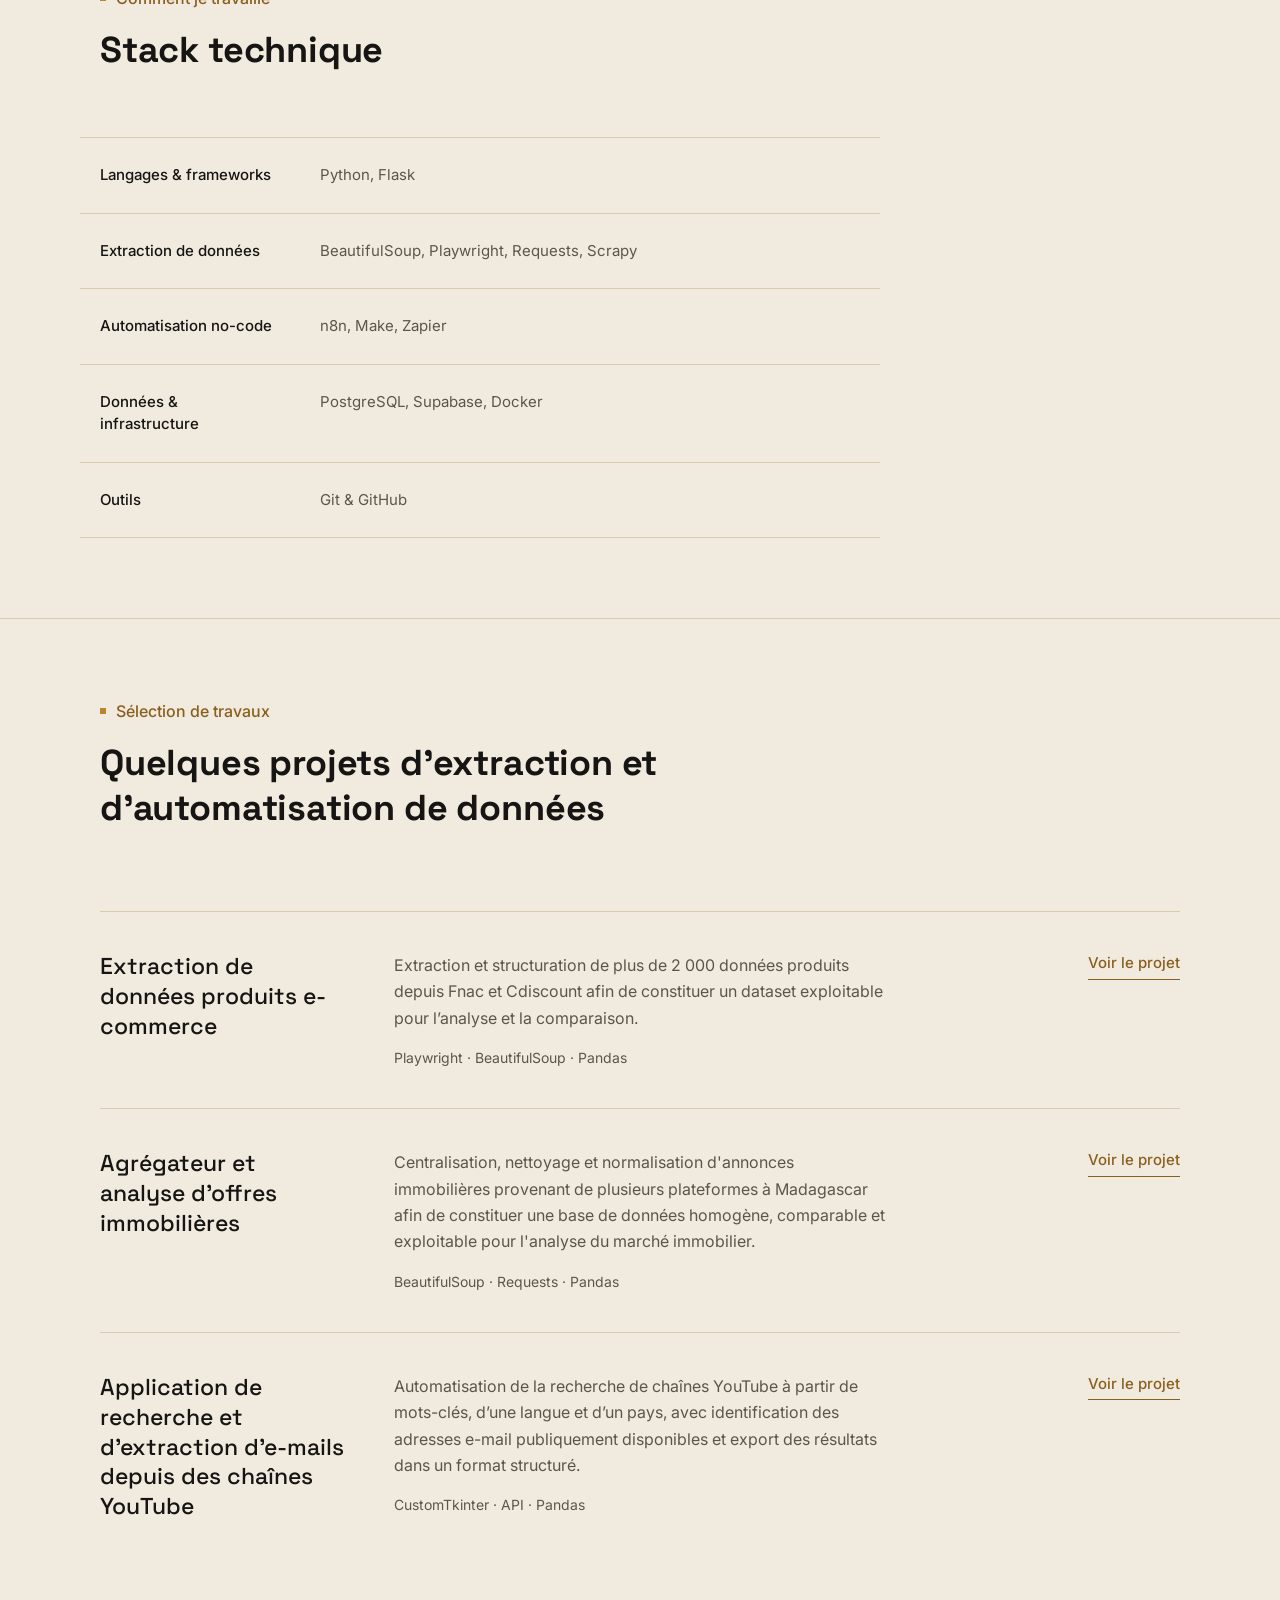
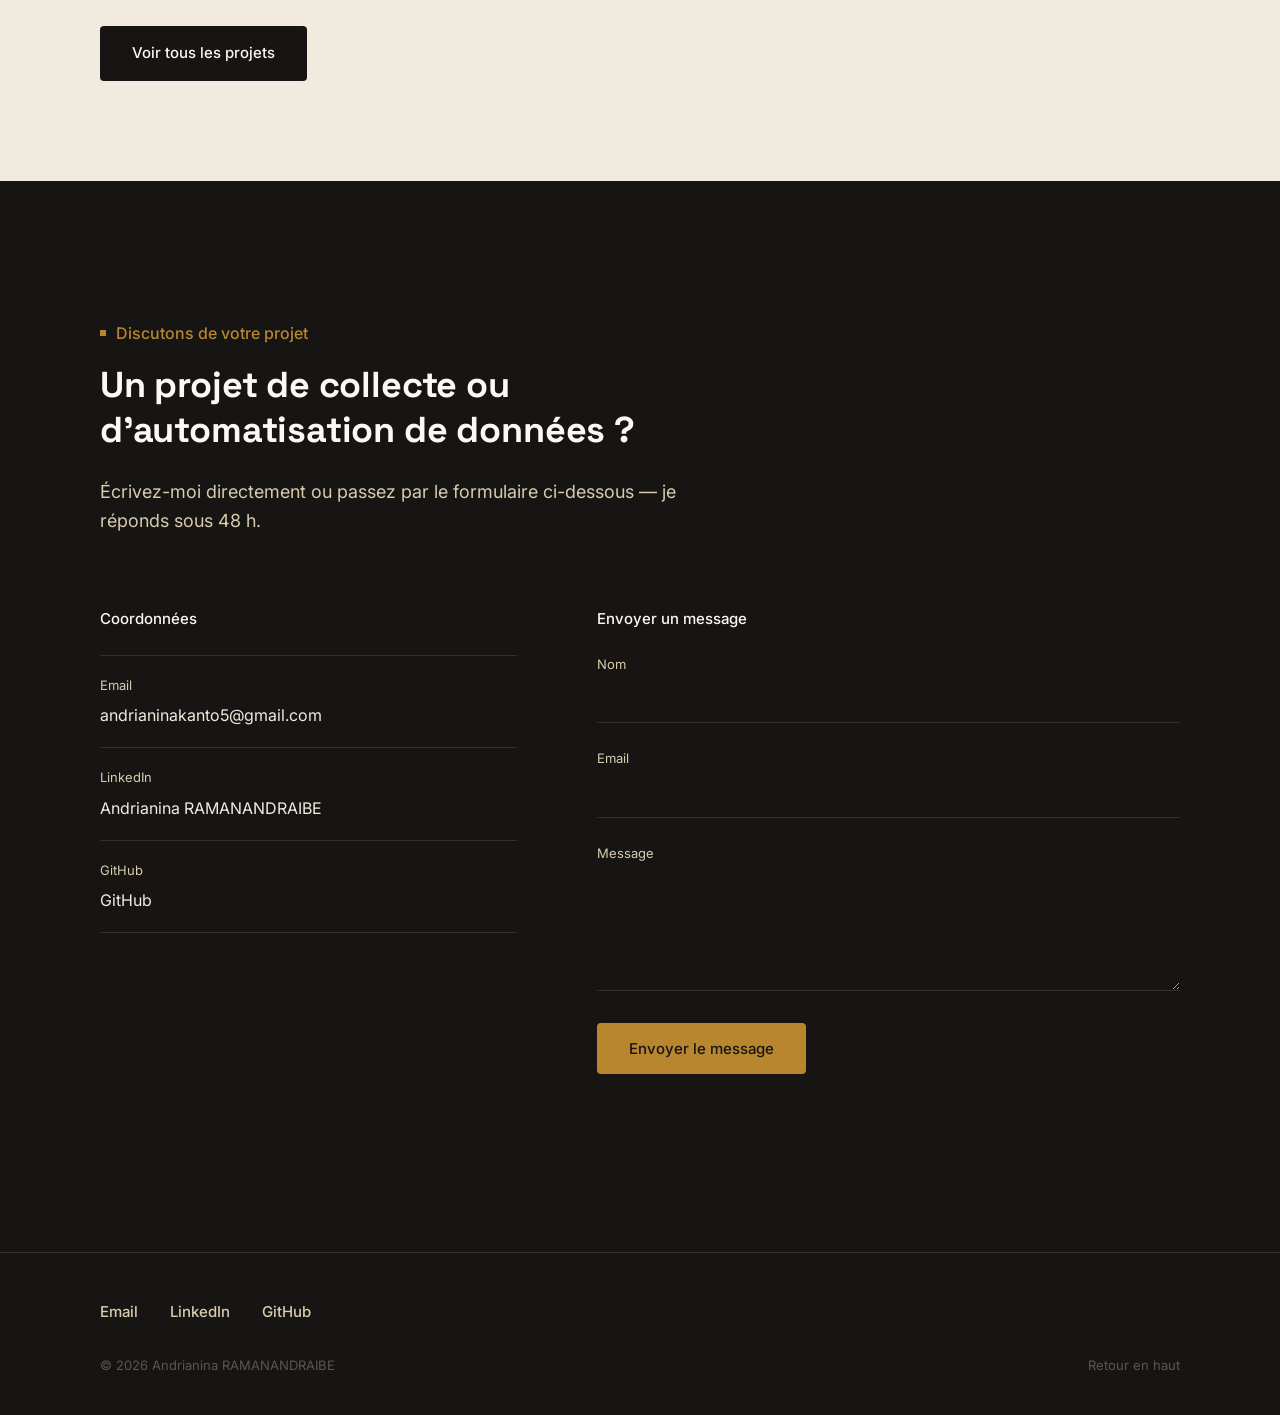
==== commit 63b9b43e: "Portfolio version final" ====
--- a/index.html
+++ b/index.html
@@ -67,7 +67,7 @@
 
   <section class="hero">
     <div class="hero-content">
-      <h1 class="hero-title">Je suis <span class="hero-name">Andrianina Ramanandraibe</span>, développeur Python en web scraping et en automatisation no-code.</h1>
+      <h1 class="hero-title">Je suis <span class="hero-name">Andrianina Ramanandraibe</span>, développeur Python spécialisé en web scraping et en automatisation no-code.</h1>
       <p class="hero-subtitle">
         Je conçois des scripts de scraping fiables et des pipelines d'automatisation
         pour transformer n'importe quelle page web en données propres,
@@ -98,10 +98,10 @@
           </div>
           <div class="about-stat">
             <span class="about-stat-number">+5</span>
-            <span class="about-stat-label">projets complétés</span>
+            <span class="about-stat-label">projets réalisés</span>
           </div>
           <div class="about-stat">
-            <span class="about-stat-number">+100k</span>
+            <span class="about-stat-number">+100 k</span>
             <span class="about-stat-label">données extraites</span>
           </div>
         </div>
@@ -214,7 +214,7 @@
 
   <section class="projects" id="projets">
     <p class="projects-intro">Sélection de travaux</p>
-    <h2 class="projects-title">Quelques projets d'extraction et d'automatisation de données.</h2>
+    <h2 class="projects-title">Quelques projets d'extraction et d'automatisation de données</h2>
 
     <div class="project-item">
       <div class="project-name">Extraction de données produits e-commerce</div>
@@ -232,21 +232,22 @@
       <div class="project-name">Agrégateur et analyse d'offres immobilières</div>
       <div>
         <p class="project-description">
-          Pipeline de scraping multi-sources combinant plusieurs plateformes
-          d'offres d'emploi en une base de données unique et interrogeable.
+          Centralisation, nettoyage et normalisation d'annonces immobilières provenant de plusieurs plateformes à Madagascar 
+          afin de constituer une base de données homogène, comparable et exploitable pour l'analyse du marché immobilier.
         </p>
         <p class="project-stack">BeautifulSoup · Requests · Pandas</p>
       </div>
       <a href="projects/project2.html" class="project-link">Voir le projet</a>
     </div>
     <div class="project-item">
-      <div class="project-name">Application pour extraction d'email sur Youtube</div>
+      <div class="project-name">Application de recherche et d'extraction d'e-mails depuis des chaînes YouTube</div>
       <div>
         <p class="project-description">
-          Automatisation de la collecte sur des pages générées en JavaScript,
-          avec gestion des interactions et des temps de chargement.
-        </p>
-        <p class="project-stack">CustomTkinter · Api · Pandas</p>
+          Automatisation de la recherche de chaînes YouTube à partir de mots-clés, d’une langue et d’un pays, 
+          avec identification des adresses e-mail publiquement disponibles 
+          et export des résultats dans un format structuré.
+        </p>
+        <p class="project-stack">CustomTkinter · API · Pandas</p>
       </div>
       <a href="projects/project3.html" class="project-link">Voir le projet</a>
     </div>
@@ -259,7 +260,7 @@
     <h2 class="contact-title">Un projet de collecte ou d'automatisation de données ?</h2>
     <p class="contact-subtitle">
       Écrivez-moi directement ou passez par le formulaire ci-dessous —
-      je réponds sous 48h.
+      je réponds sous 48 h.
     </p>
 
     <div class="contact-body">
@@ -277,7 +278,7 @@
           </li>
           <li>
             <span>GitHub</span>
-            <a href="https://github.com/Kyle19345" target="_blank" rel="noopener">Github</a>
+            <a href="https://github.com/Kyle19345" target="_blank" rel="noopener">GitHub</a>
           </li>
         </ul>
       </div>
@@ -342,7 +343,7 @@
           .then(function (response) {
             if (!response.ok) throw new Error('Réponse invalide');
             form.reset();
-            status.textContent = 'Message envoyé, merci ! Je vous réponds sous 48h.';
+            status.textContent = 'Message envoyé, merci ! Je vous réponds sous 48 h.';
             status.classList.add('form-status--success');
           })
           .catch(function () {
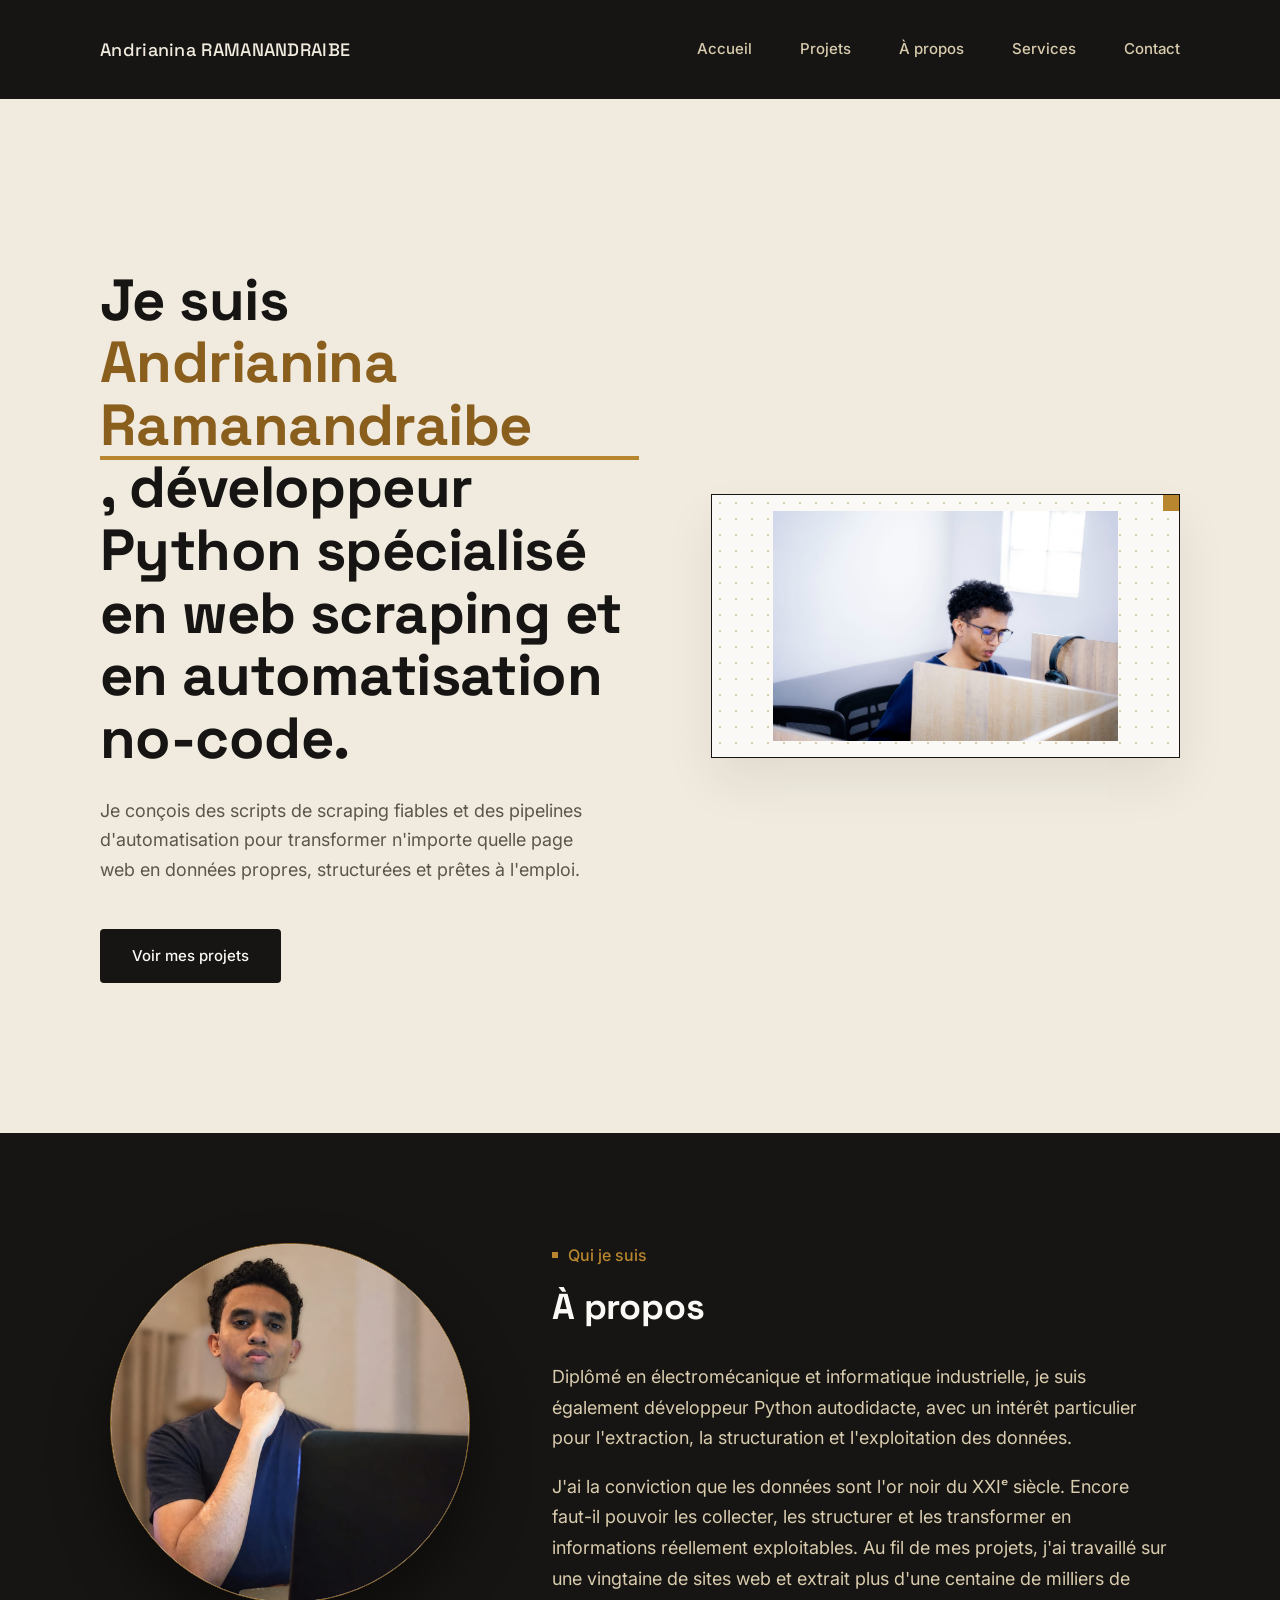
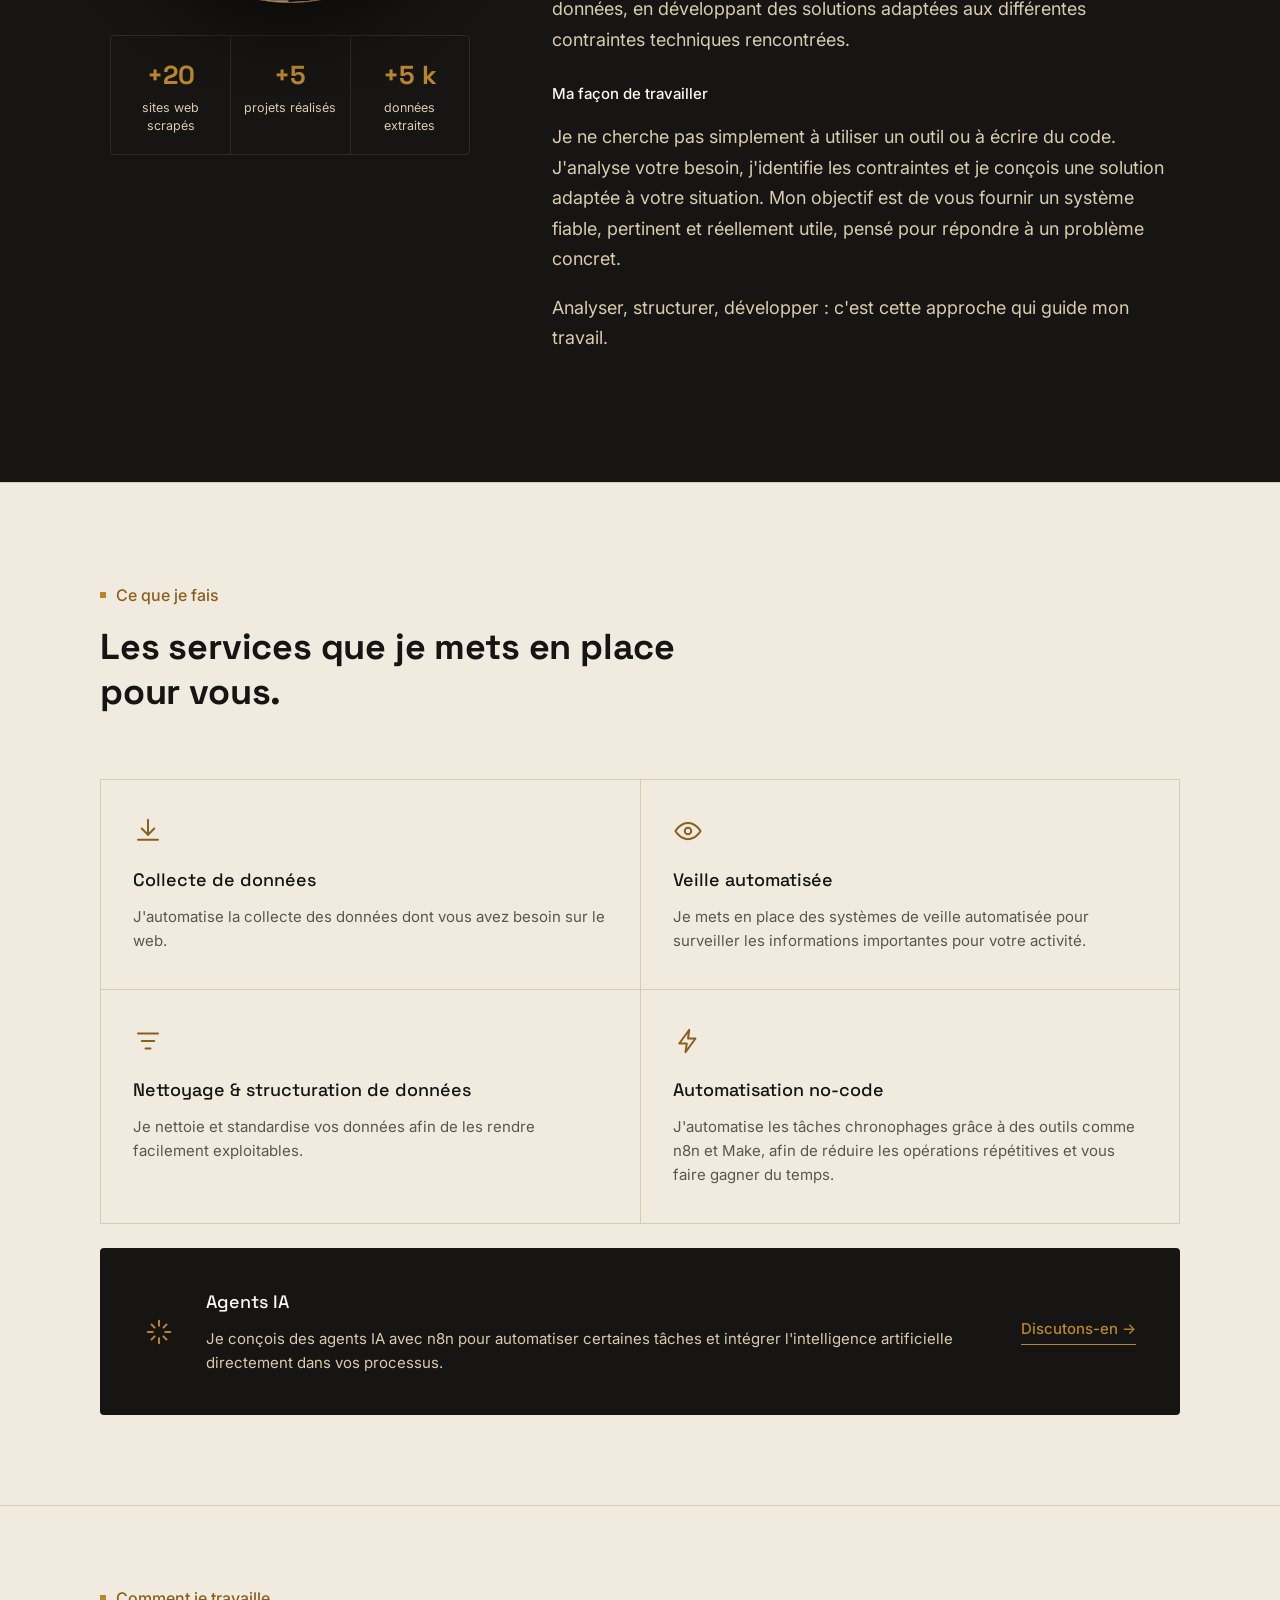
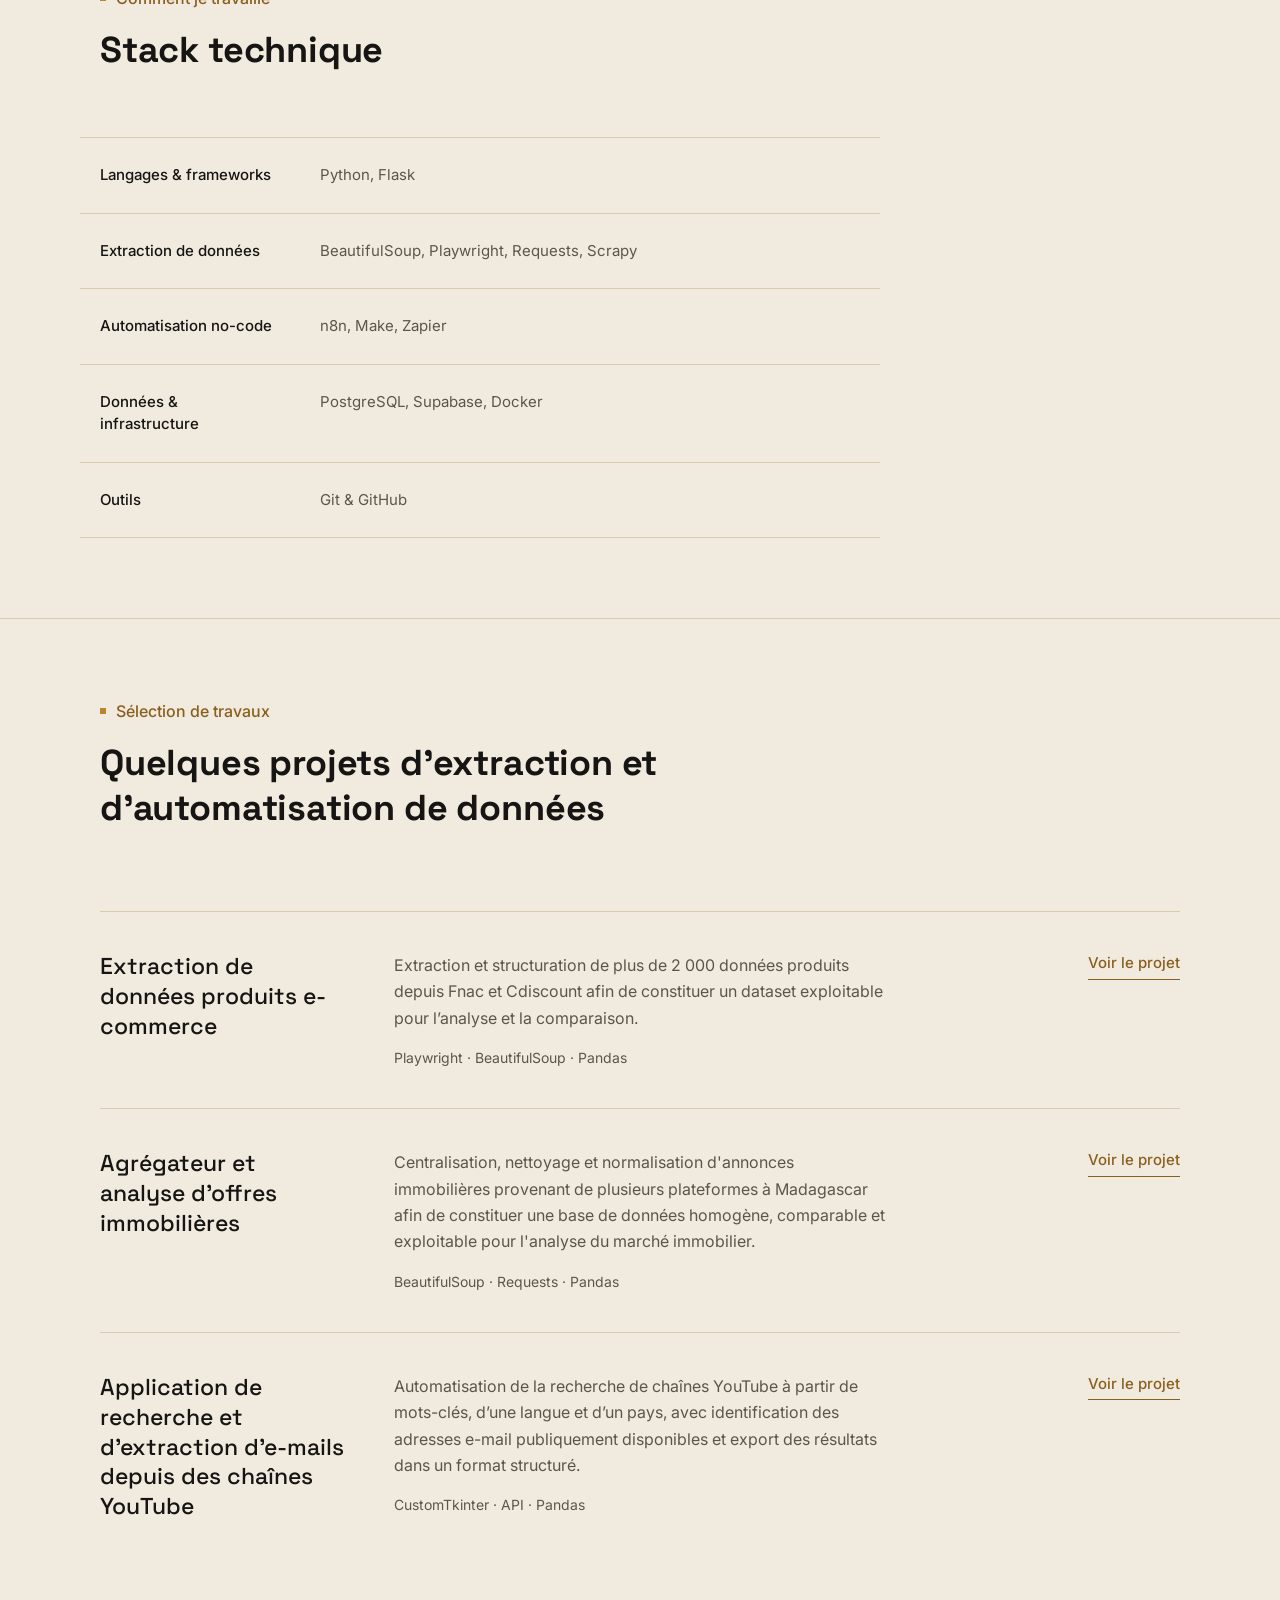
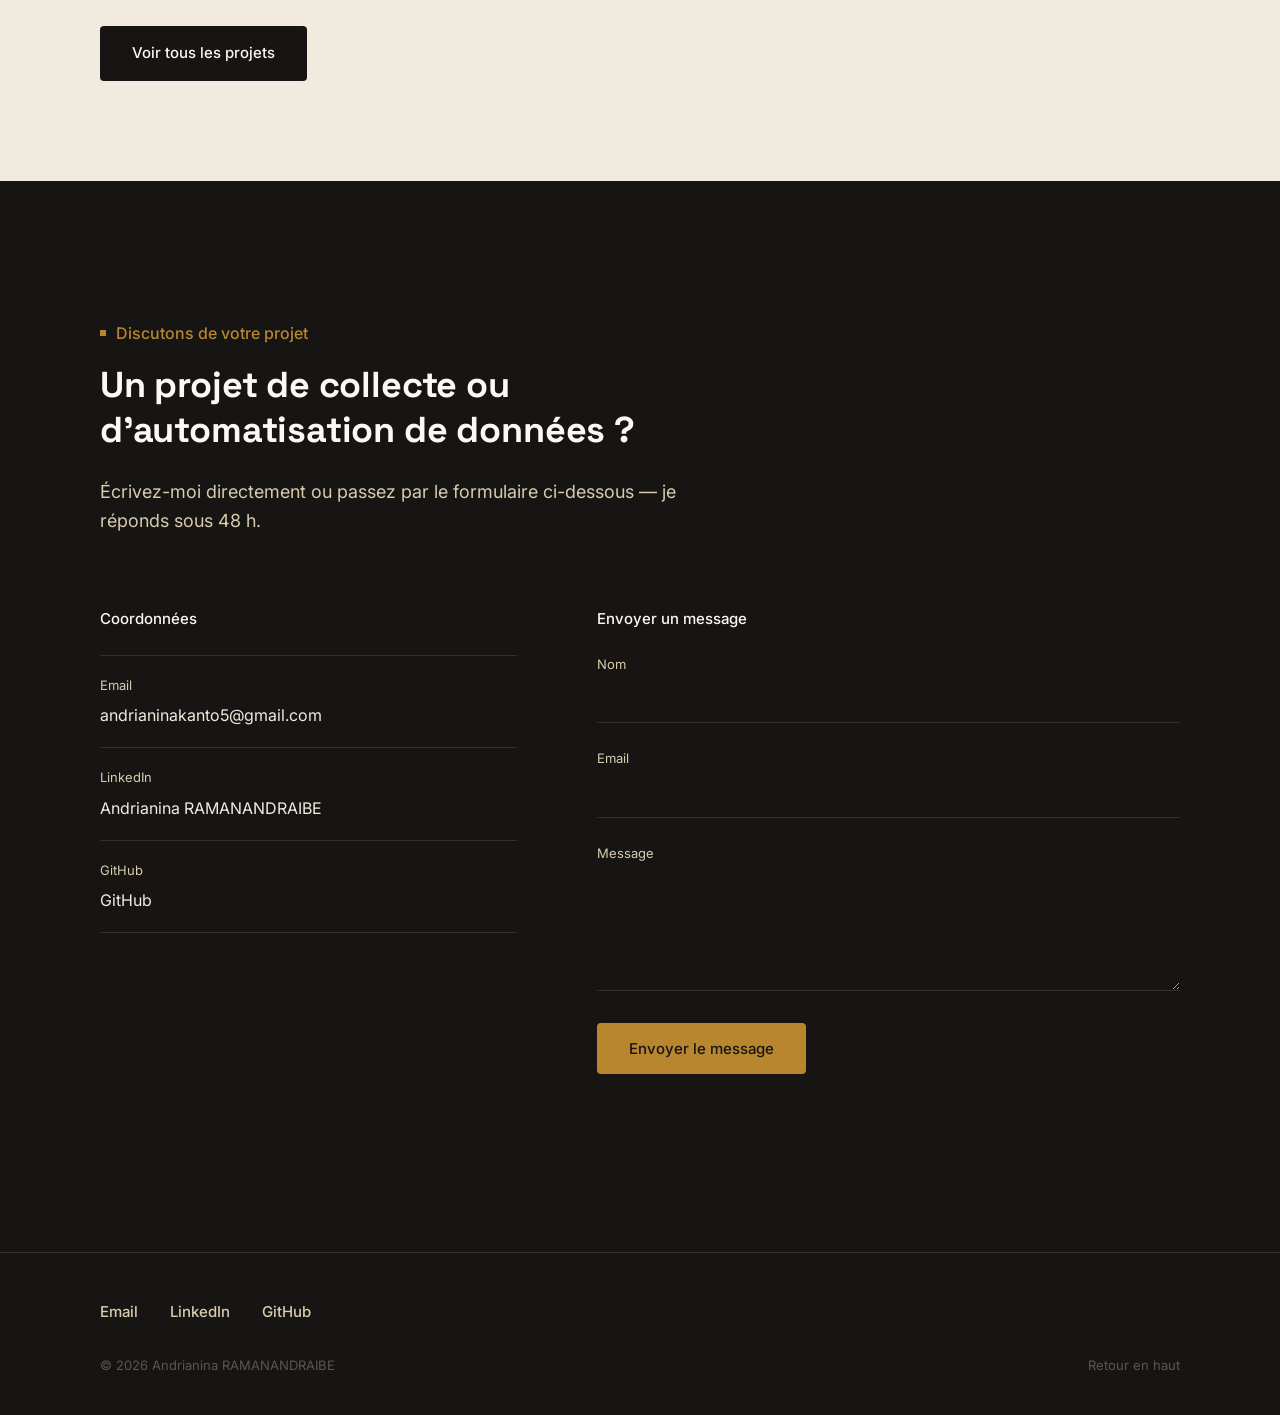
==== commit c6a7ad6a: "Nettoyage fichier" ====
--- a/index.html
+++ b/index.html
@@ -12,26 +12,19 @@
 >
 
 <meta name="author" content="Andrianina Ramanandraibe">
-
-<link rel="canonical" href="https://TON-DOMAINE.com/">
-
-<!-- Open Graph -->
+ 
 <meta property="og:title" content="Andrianina Ramanandraibe — Web Scraping, Python & Automatisation">
 <meta
   property="og:description"
   content="Portfolio de Andrianina Ramanandraibe, spécialisé en web scraping, développement Python, automatisation et collecte de données."
 >
 <meta property="og:type" content="website">
-<meta property="og:url" content="https://TON-DOMAINE.com/">
-<meta property="og:image" content="https://TON-DOMAINE.com/assets/og-image.jpg">
-
-<!-- Données structurées -->
+
 <script type="application/ld+json">
 {
   "@context": "https://schema.org",
   "@type": "Person",
   "name": "Andrianina Ramanandraibe",
-  "url": "https://TON-DOMAINE.com/",
   "jobTitle": "Développeur IA, Web Scraping & Automatisation",
   "sameAs": [
     "URL_GITHUB",
@@ -101,7 +94,7 @@
             <span class="about-stat-label">projets réalisés</span>
           </div>
           <div class="about-stat">
-            <span class="about-stat-number">+100 k</span>
+            <span class="about-stat-number">+5 k</span>
             <span class="about-stat-label">données extraites</span>
           </div>
         </div>
--- a/style.css
+++ b/style.css
@@ -1,19 +1,16 @@
 :root {
-  /* 60% — fond dominant */
   --beige: #F1EBDF;
   --beige-line: #D9CCAE;
 
-  /* 30% — structure / texte fort */
+
   --black: #161513;
   --charcoal: #5C564A;
 
-  /* 10% — accent */
   --gold: #B8862E;
   --gold-dark: #8A5F1E;
 
   --white: #FBF9F5;
 
-  /* lignes discrètes sur fond sombre (header, footer, contact, à propos) */
   --dark-line: #2E2A24;
 }
 
@@ -66,9 +63,7 @@
 }
 
 
-/* =========================================================
-   HEADER
-   ========================================================= */
+/* HEADER */
 
 header {
   background-color: var(--black);
@@ -126,10 +121,8 @@
 }
 
 
-/* =========================================================
-   LABEL "EYEBROW" — repère visuel partagé par toutes les
-   sections (hero, projets, à propos, stack, contact)
-   ========================================================= */
+/* LABEL "EYEBROW" — repère visuel partagé par toutes les
+  sections (hero, projets, à propos, stack, contact) */
 
 .hero-intro,
 .projects-intro,
@@ -156,9 +149,7 @@
 }
 
 
-/* =========================================================
-   HERO PAGE D'ACCUEIL
-   ========================================================= */
+/* HERO PAGE D'ACCUEIL */
 
 .hero {
   display: grid;
@@ -232,9 +223,7 @@
 }
 
 
-/* =========================================================
-   CADRE PHOTO
-   ========================================================= */
+/* CADRE PHOTO */
 
 .photo-frame {
   position: relative;
@@ -292,9 +281,7 @@
 }
 
 
-/* =========================================================
-   PROJETS
-   ========================================================= */
+/* PROJETS */
 
 .projects {
   padding: 80px 100px 100px;
@@ -387,9 +374,42 @@
 }
 
 
-/* =========================================================
-   À PROPOS
-   ========================================================= */
+/* PAGE "TOUS LES PROJETS" */
+
+.page-hero {
+  padding: 72px 100px 56px;
+  max-width: 760px;
+}
+
+.page-hero-intro {
+  font-size: 16px;
+  font-weight: 500;
+  color: var(--gold-dark);
+  margin-bottom: 16px;
+}
+
+.page-hero h1 {
+  font-family: 'Space Grotesk', sans-serif;
+  font-size: 44px;
+  font-weight: 700;
+  line-height: 1.15;
+  color: var(--black);
+  margin-bottom: 20px;
+}
+
+.page-hero p {
+  font-size: 18px;
+  line-height: 1.6;
+  color: var(--charcoal);
+  max-width: 620px;
+}
+
+.projects-list {
+  padding: 0 100px 140px;
+}
+
+
+/* À PROPOS */
 
 .about {
   background-color: var(--black);
@@ -406,7 +426,7 @@
 }
 
 
-/* ---- Colonne visuelle : photo + chiffres clés ---- */
+/* Colonne visuelle : photo + chiffres clés */
 
 .about-visual {
   display: flex;
@@ -476,7 +496,7 @@
 }
 
 
-/* ---- Colonne texte ---- */
+/* Colonne texte */
 
 .about-intro {
   font-size: 16px;
@@ -512,9 +532,7 @@
   margin-bottom: 16px;
 }
 
-/* =========================================================
-   SERVICES
-   ========================================================= */
+/* SERVICES */
 
 .services {
   padding: 100px 100px 90px;
@@ -586,7 +604,7 @@
 }
 
 
-/* ---- Service mis en avant : agents IA ---- */
+/* Service mis en avant : agents IA*/
 
 .service-card-featured {
   margin-top: 24px;
@@ -633,9 +651,7 @@
 }
 
 
-/* =========================================================
-   STACK TECHNIQUE
-   ========================================================= */
+/* STACK TECHNIQUE */
 
 .stack {
   padding: 80px 100px 80px;
@@ -693,9 +709,7 @@
 }
 
 
-/* =========================================================
-   CONTACT
-   ========================================================= */
+/* CONTACT */
 
 .contact {
   background-color: var(--black);
@@ -850,9 +864,7 @@
 }
 
 
-/* =========================================================
-   FIL D'ARIANE
-   ========================================================= */
+/* FIL D'ARIANE */
 
 .back-link {
   display: inline-block;
@@ -868,9 +880,7 @@
 }
 
 
-/* =========================================================
-   HERO PROJET
-   ========================================================= */
+/* HERO PROJET */
 
 .project-hero {
   padding: 32px 100px 64px;
@@ -910,9 +920,7 @@
 }
 
 
-/* =========================================================
-   IMAGE PRINCIPALE PROJET (100% VISIBLE)
-   ========================================================= */
+/* IMAGE PRINCIPALE PROJET (100% VISIBLE) */
 
 .project-main-photo {
   width: calc(100% - 200px);
@@ -927,9 +935,7 @@
 }
 
 
-/* =========================================================
-   CARROUSEL
-   ========================================================= */
+/* CARROUSEL */
 
 .carousel {
   position: relative;
@@ -1020,9 +1026,7 @@
 }
 
 
-/* =========================================================
-   CONTENU PAGE PROJET — LAYOUT 2 COLONNES
-   ========================================================= */
+/* CONTENU PAGE PROJET — LAYOUT 2 COLONNES */
 
 .project-layout {
   display: grid;
@@ -1169,9 +1173,7 @@
 }
 
 
-/* =========================================================
-   LIENS DE FIN DE PAGE
-   ========================================================= */
+/* LIENS DE FIN DE PAGE */
 
 .project-links {
   display: flex;
@@ -1214,9 +1216,7 @@
 }
 
 
-/* =========================================================
-   FOOTER
-   ========================================================= */
+/* FOOTER */
 
 .footer {
   background-color: var(--black);
@@ -1256,9 +1256,7 @@
 }
 
 
-/* =========================================================
-   RESPONSIVE
-   ========================================================= */
+/*  RESPONSIVE */
 
 @media (max-width: 768px) {
 
@@ -1342,6 +1340,18 @@
     justify-self: start;
   }
 
+  .page-hero {
+    padding: 48px 24px 32px;
+  }
+
+  .page-hero h1 {
+    font-size: 30px;
+  }
+
+  .projects-list {
+    padding: 0 24px 80px;
+  }
+
   .stack-row {
     grid-template-columns: 1fr;
     gap: 8px;
